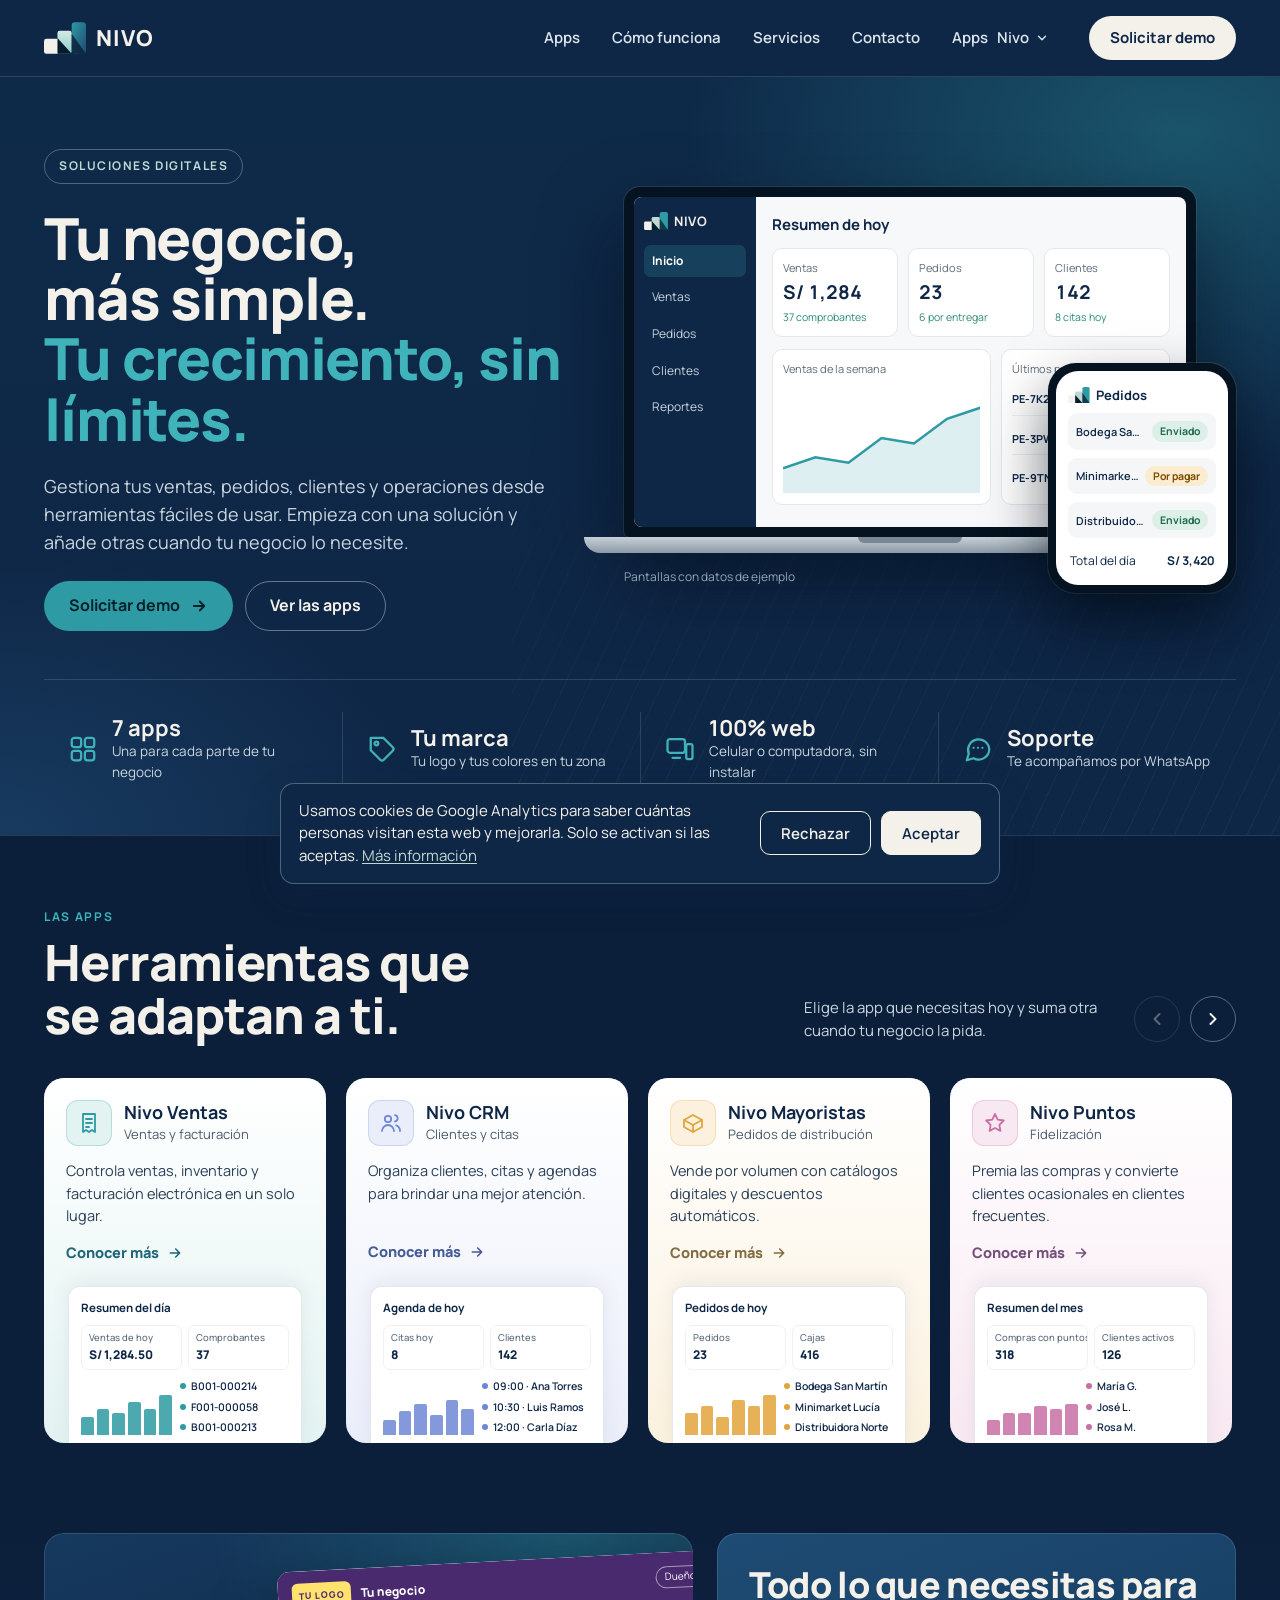
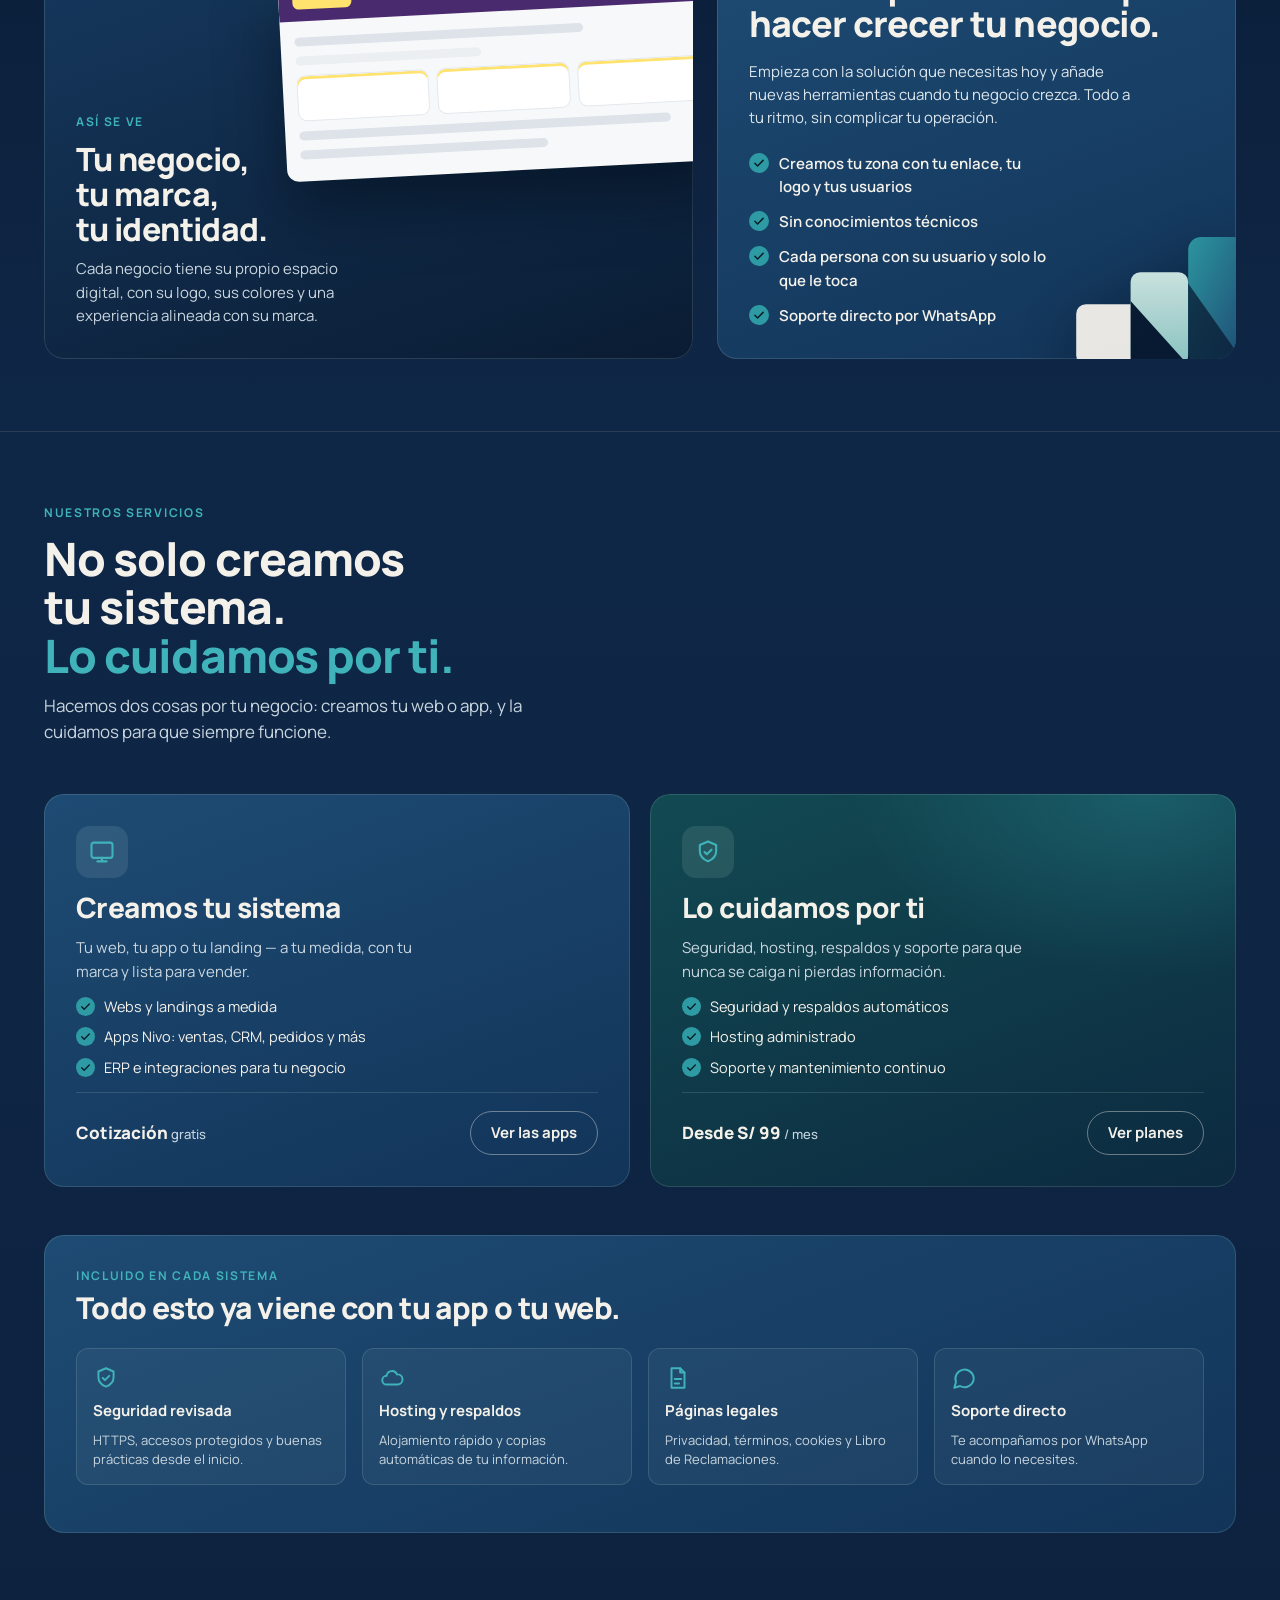
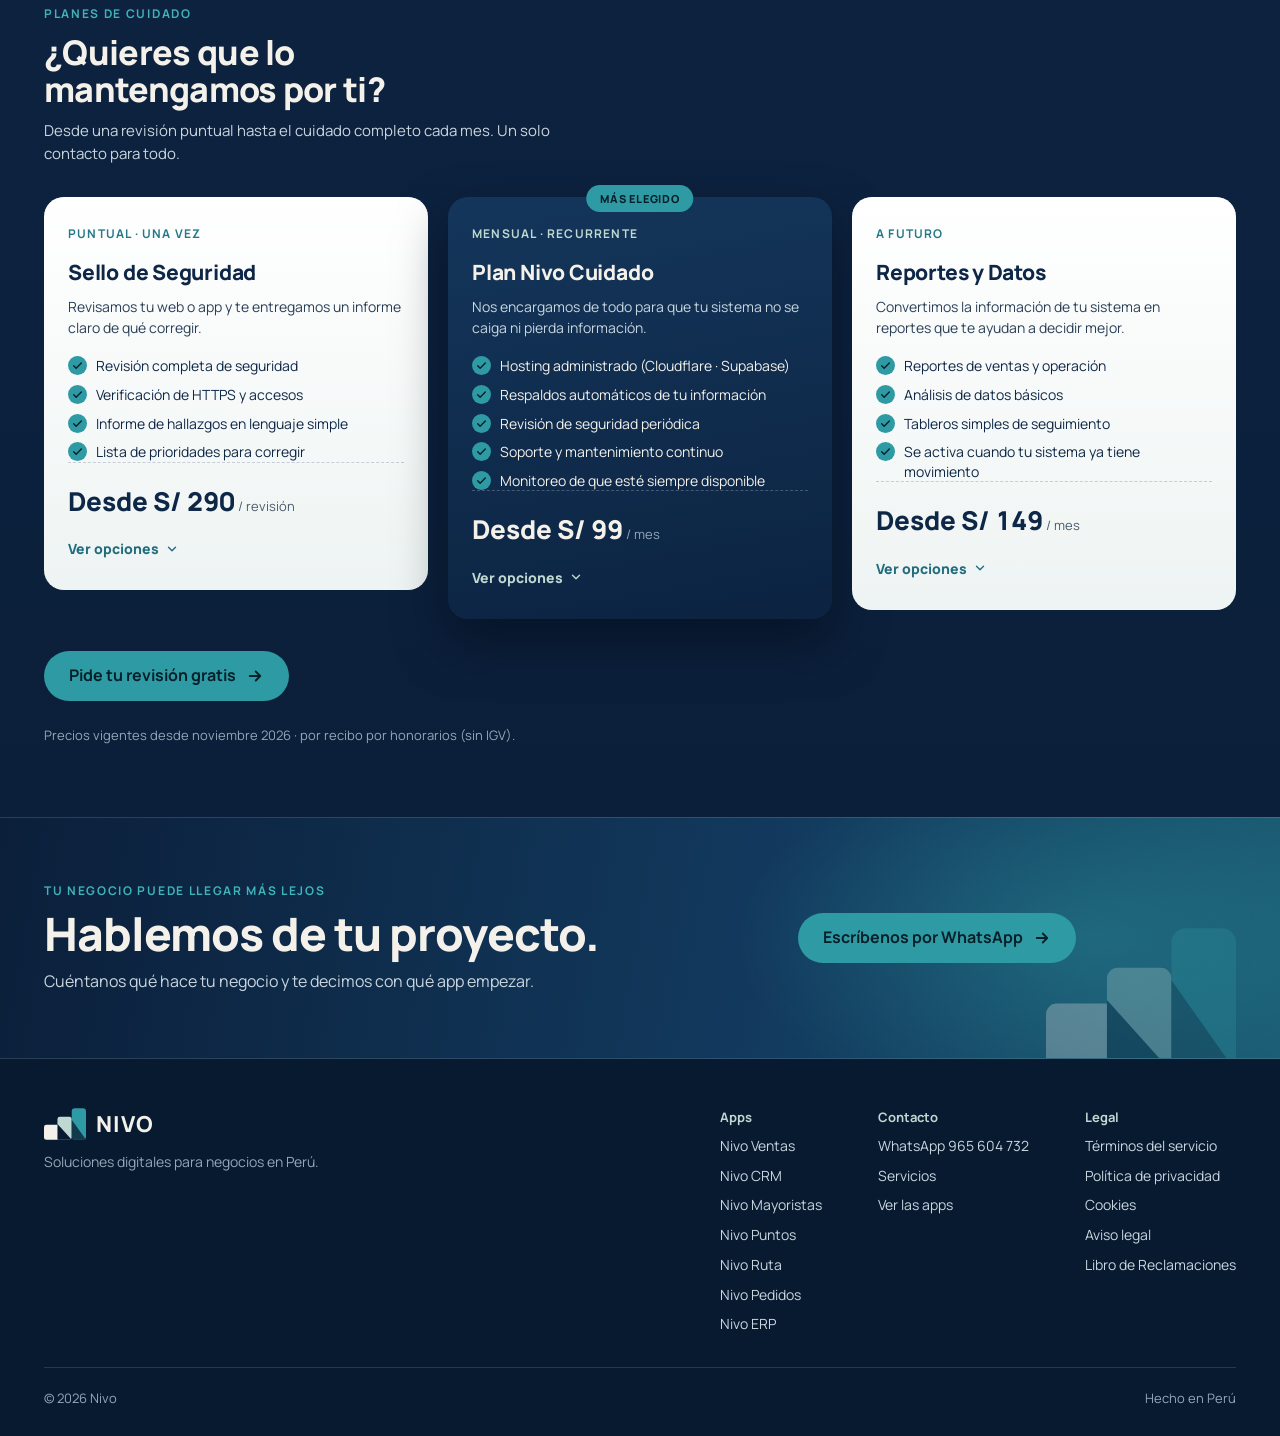
==== index.html @ b9cb2536 "Reestructurar servicios en dos pilares (crear / cuidar) La seccion de servicios ahora abre con dos p" ====
<!doctype html>
<html lang="es">
<head>
<meta charset="utf-8">
<meta name="google-site-verification" content="-9O8ks5aOoAD3RBC1QNOhq5UsPDFVcr2KfyTa-vDz-M">
<meta name="viewport" content="width=device-width,initial-scale=1,viewport-fit=cover">
<title>Nivo · Microapps para ordenar tu negocio</title>
<meta name="description" content="Siete microapps para ordenar tu negocio: ventas con boletas SUNAT, agenda de clientes, pedidos mayoristas, puntos de fidelización, rutas de visita, tienda de pedidos personalizados y un ERP de inventario y almacenes.">
<link rel="canonical" href="https://www.nivo-pe.workers.dev/">
<meta name="theme-color" content="#0F2747">
<meta property="og:type" content="website"><meta property="og:locale" content="es_PE"><meta property="og:site_name" content="Nivo">
<meta property="og:title" content="Nivo · Microapps para ordenar tu negocio"><meta property="og:description" content="Siete microapps para ordenar tu negocio: ventas con boletas SUNAT, agenda de clientes, pedidos mayoristas, puntos de fidelización, rutas de visita, tienda de pedidos personalizados y un ERP de inventario y almacenes.">
<meta property="og:url" content="https://www.nivo-pe.workers.dev/"><meta property="og:image" content="https://www.nivo-pe.workers.dev/nivo-vista.png">
<meta property="og:image:width" content="1200"><meta property="og:image:height" content="630"><meta property="og:image:alt" content="Nivo: tu negocio, más simple. Tu crecimiento, sin límites.">
<meta name="twitter:card" content="summary_large_image">
<link rel="icon" href="/nivo-icono.svg" type="image/svg+xml">
<link rel="preconnect" href="https://fonts.googleapis.com"><link rel="preconnect" href="https://fonts.gstatic.com" crossorigin><link rel="stylesheet" href="https://fonts.googleapis.com/css2?family=Manrope:wght@400;500;600;700;800&display=swap">
<link rel="stylesheet" href="/hub.css">
<script type="application/ld+json">{"@context": "https://schema.org", "@type": "Organization", "name": "Nivo", "url": "https://www.nivo-pe.workers.dev/", "logo": "https://www.nivo-pe.workers.dev/nivo-icono.svg", "description": "Siete microapps para ordenar tu negocio: ventas con boletas SUNAT, agenda de clientes, pedidos mayoristas, puntos de fidelización, rutas de visita, tienda de pedidos personalizados y un ERP de inventario y almacenes.", "contactPoint": {"@type": "ContactPoint", "telephone": "+51965604732", "contactType": "sales", "availableLanguage": "es"}}</script>
<script src="/nivo-analitica.js" defer></script>
<script src="/nivo-red.js" defer></script>
</head>
<body>
<a class="saltar" href="#contenido">Saltar al contenido</a>
<header class="cab"><div class="caja cab-in">
  <a class="marca" href="/" aria-label="Nivo, inicio"><svg class="" viewBox="0 0 106 80" aria-hidden="true"><defs><linearGradient id="n-b2" x1="0" y1="0" x2="0" y2="1"><stop offset="0" stop-color="#D3EAE5"/><stop offset="1" stop-color="#8FCBC6"/></linearGradient><linearGradient id="n-b3" x1="0" y1="0" x2="1" y2="1"><stop offset="0" stop-color="#2E9AA3"/><stop offset="1" stop-color="#1E4B73"/></linearGradient></defs><rect x="0" y="42" width="40" height="38" rx="6" fill="#F4F1EA"/><rect x="34" y="22" width="36" height="58" rx="6" fill="url(#n-b2)"/><path d="M34 40 L34 80 L70 80 Z" fill="#081A30"/><rect x="70" y="0" width="36" height="80" rx="8" fill="url(#n-b3)"/><path d="M70 29 L70 80 L106 80 Z" fill="#081A30" opacity=".75"/></svg><b>NIVO</b></a>
  <nav class="cab-nav" aria-label="Secciones"><a href="#apps">Apps</a><a href="#plataforma">Cómo funciona</a><a href="#servicios">Servicios</a><a href="#contacto">Contacto</a></nav>
  <details class="nivo-apps"><summary>Apps<span class="nivo-apps-n">&nbsp;Nivo</span><svg viewBox="0 0 24 24" fill="none" stroke="currentColor" stroke-width="2.4" stroke-linecap="round" stroke-linejoin="round" aria-hidden="true"><path d="M6 9l6 6 6-6"/></svg></summary><div class="nivo-apps-menu"><a class="nivo-apps-web" href="https://www.nivo-pe.workers.dev/" aria-current="page"><b>Nivo · web principal</b><span>Conoce todas las soluciones Nivo</span></a><span class="nivo-apps-titulo" aria-hidden="true">Apps</span><a href="https://ventas.nivo-pe.workers.dev/" class="p-ventas"><i></i>Nivo Ventas</a><a href="https://crm.nivo-pe.workers.dev/" class="p-crm"><i></i>Nivo CRM</a><a href="https://mayoristas.nivo-pe.workers.dev/" class="p-mayoristas"><i></i>Nivo Mayoristas</a><a href="https://puntos.nivo-pe.workers.dev/" class="p-puntos"><i></i>Nivo Puntos</a><a href="https://ruta.nivo-pe.workers.dev/" class="p-ruta"><i></i>Nivo Ruta</a><a href="https://pedidos.nivo-pe.workers.dev/" class="p-pedidos"><i></i>Nivo Pedidos</a><a href="https://erp.nivo-pe.workers.dev/" class="p-erp"><i></i>Nivo ERP</a></div></details>
  <a class="btn btn-claro btn-cab" href="https://wa.me/51965604732?text=Hola%2C%20quiero%20conocer%20las%20apps%20de%20Nivo." target="_blank" rel="noopener">Solicitar demo</a>
</div></header>
<main id="contenido">
<section class="hero" aria-labelledby="t-hero"><div class="caja hero-in">
  <div class="hero-txt">
    <span class="pildora">Soluciones digitales</span>
    <h1 id="t-hero">Tu negocio, más simple.<br><em>Tu crecimiento, sin límites.</em></h1>
    <p>Gestiona tus ventas, pedidos, clientes y operaciones desde herramientas fáciles de usar. Empieza con una solución y añade otras cuando tu negocio lo necesite.</p>
    <div class="botones"><a class="btn btn-acento" href="https://wa.me/51965604732?text=Hola%2C%20quiero%20conocer%20las%20apps%20de%20Nivo." target="_blank" rel="noopener">Solicitar demo <svg viewBox="0 0 24 24" fill="none" stroke="currentColor" stroke-width="2.4" stroke-linecap="round" stroke-linejoin="round" aria-hidden="true"><path d="M5 12h14M13 6l6 6-6 6"/></svg></a><a class="btn btn-borde" href="#apps">Ver las apps</a></div>
  </div>
  <figure class="equipos-fig">
    <div class="laptop"><div class="pantalla"><div class="dash">
      <aside class="dash-lado"><span class="dash-logo"><svg class="" viewBox="0 0 106 80" aria-hidden="true"><rect x="0" y="42" width="40" height="38" rx="6" fill="#F4F1EA"/><rect x="34" y="22" width="36" height="58" rx="6" fill="#BFD9D2"/><path d="M34 40 L34 80 L70 80 Z" fill="#081A30"/><rect x="70" y="0" width="36" height="80" rx="8" fill="#2E9AA3"/><path d="M70 29 L70 80 L106 80 Z" fill="#081A30" opacity=".75"/></svg><b>NIVO</b></span>
        <span class="on">Inicio</span><span>Ventas</span><span>Pedidos</span><span>Clientes</span><span>Reportes</span></aside>
      <div class="dash-main">
        <b class="dash-t">Resumen de hoy</b>
        <div class="dash-k"><span><small>Ventas</small><b class="num">S/ 1,284</b><em>37 comprobantes</em></span><span><small>Pedidos</small><b class="num">23</b><em>6 por entregar</em></span><span><small>Clientes</small><b class="num">142</b><em>8 citas hoy</em></span></div>
        <div class="dash-f">
          <div class="dash-g"><small>Ventas de la semana</small><svg viewBox="0 0 220 80" preserveAspectRatio="none" aria-hidden="true"><path class="area" d="M0 62 L36 54 L73 58 L110 40 L146 44 L183 26 L220 18 L220 80 L0 80 Z"/><path class="linea" d="M0 62 L36 54 L73 58 L110 40 L146 44 L183 26 L220 18"/></svg></div>
          <div class="dash-tab"><small>Últimos pedidos</small><span><b>PE-7K2QM</b><em class="ok">Pagado</em></span><span><b>PE-3PW8X</b><em class="rev">Revisar</em></span><span><b>PE-9TN4L</b><em class="ok">Pagado</em></span></div>
        </div>
      </div>
    </div></div><div class="base"></div></div>
    <div class="cel"><div class="cel-in">
      <span class="cel-cab"><svg class="" viewBox="0 0 106 80" aria-hidden="true"><rect x="0" y="42" width="40" height="38" rx="6" fill="#F4F1EA"/><rect x="34" y="22" width="36" height="58" rx="6" fill="#BFD9D2"/><path d="M34 40 L34 80 L70 80 Z" fill="#081A30"/><rect x="70" y="0" width="36" height="80" rx="8" fill="#2E9AA3"/><path d="M70 29 L70 80 L106 80 Z" fill="#081A30" opacity=".75"/></svg><b>Pedidos</b></span>
      <span class="cel-f"><b>Bodega San Martín</b><em class="ok">Enviado</em></span>
      <span class="cel-f"><b>Minimarket Lucía</b><em class="rev">Por pagar</em></span>
      <span class="cel-f"><b>Distribuidora Norte</b><em class="ok">Enviado</em></span>
      <span class="cel-tot"><span>Total del día</span><b class="num">S/ 3,420</b></span>
    </div></div>
    <figcaption>Pantallas con datos de ejemplo</figcaption>
  </figure>
</div>
<div class="caja"><ul class="datos">
  <li><svg viewBox="0 0 24 24" fill="none" stroke="currentColor" stroke-width="1.8" stroke-linecap="round" stroke-linejoin="round" aria-hidden="true"><rect x="3" y="3" width="7.5" height="7.5" rx="2"/><rect x="13.5" y="3" width="7.5" height="7.5" rx="2"/><rect x="3" y="13.5" width="7.5" height="7.5" rx="2"/><rect x="13.5" y="13.5" width="7.5" height="7.5" rx="2"/></svg><span><b>7 apps</b><small>Una para cada parte de tu negocio</small></span></li>
  <li><svg viewBox="0 0 24 24" fill="none" stroke="currentColor" stroke-width="1.8" stroke-linecap="round" stroke-linejoin="round" aria-hidden="true"><path d="M20.6 13.4l-7.2 7.2a2 2 0 0 1-2.8 0L3 13V3h10l7.6 7.6a2 2 0 0 1 0 2.8z"/><circle cx="7.5" cy="7.5" r="1.5"/></svg><span><b>Tu marca</b><small>Tu logo y tus colores en tu zona</small></span></li>
  <li><svg viewBox="0 0 24 24" fill="none" stroke="currentColor" stroke-width="1.8" stroke-linecap="round" stroke-linejoin="round" aria-hidden="true"><rect x="2" y="4" width="14" height="11" rx="2"/><path d="M6 19h6"/><rect x="17" y="8" width="5" height="12" rx="1.5"/></svg><span><b>100% web</b><small>Celular o computadora, sin instalar</small></span></li>
  <li><svg viewBox="0 0 24 24" fill="none" stroke="currentColor" stroke-width="1.8" stroke-linecap="round" stroke-linejoin="round" aria-hidden="true"><path d="M21 12a8.5 8.5 0 0 1-12.6 7.4L3 21l1.6-5.2A8.5 8.5 0 1 1 21 12z"/><path d="M8.5 11h.01M12 11h.01M15.5 11h.01"/></svg><span><b>Soporte</b><small>Te acompañamos por WhatsApp</small></span></li>
</ul></div>
</section>
<section class="apps" id="apps" aria-labelledby="t-apps"><div class="caja">
  <div class="apps-cab">
    <div><span class="eti">Las apps</span><h2 id="t-apps">Herramientas que <br>se adaptan a ti.</h2></div>
    <div class="apps-der"><p>Elige la app que necesitas hoy y suma otra cuando tu negocio la pida.</p>
      <div class="flechas"><button type="button" class="fl" id="ant" aria-label="Apps anteriores" aria-controls="carrusel"><svg viewBox="0 0 24 24" fill="none" stroke="currentColor" stroke-width="2.4" stroke-linecap="round" stroke-linejoin="round" aria-hidden="true"><path d="M15 6l-6 6 6 6"/></svg></button><button type="button" class="fl" id="sig" aria-label="Más apps" aria-controls="carrusel"><svg viewBox="0 0 24 24" fill="none" stroke="currentColor" stroke-width="2.4" stroke-linecap="round" stroke-linejoin="round" aria-hidden="true"><path d="M9 6l6 6-6 6"/></svg></button></div></div>
  </div>
  <ul class="carrusel" id="carrusel" tabindex="0" aria-label="Apps de Nivo"><li class="tarjeta app-ventas"><a href="https://ventas.nivo-pe.workers.dev/">
  <span class="t-cab"><span class="t-ic"><svg viewBox="0 0 24 24" fill="none" stroke="currentColor" stroke-width="1.8" stroke-linecap="round" stroke-linejoin="round" aria-hidden="true"><path d="M6 3h12v18l-3-2-3 2-3-2-3 2z"/><path d="M9 8h6M9 12h6M9 16h3"/></svg></span><span><b>Nivo Ventas</b><small>Ventas y facturación</small></span></span>
  <span class="t-txt">Controla ventas, inventario y facturación electrónica en un solo lugar.</span>
  <span class="t-ir">Conocer más <svg viewBox="0 0 24 24" fill="none" stroke="currentColor" stroke-width="2.4" stroke-linecap="round" stroke-linejoin="round" aria-hidden="true"><path d="M5 12h14M13 6l6 6-6 6"/></svg></span>
  <div class="mini" aria-hidden="true"><div class="mini-in"><b>Resumen del día</b><div class="mini-k"><span><small>Ventas de hoy</small>S/ 1,284.50</span><span><small>Comprobantes</small>37</span></div><div class="mini-f"><div class="mini-b"><i class="b40"></i><i class="b60"></i><i class="b50"></i><i class="b75"></i><i class="b60"></i><i class="b90"></i></div><div class="mini-t"><span><em></em>B001-000214</span><span><em></em>F001-000058</span><span><em></em>B001-000213</span></div></div></div></div></a></li><li class="tarjeta app-crm"><a href="https://crm.nivo-pe.workers.dev/">
  <span class="t-cab"><span class="t-ic"><svg viewBox="0 0 24 24" fill="none" stroke="currentColor" stroke-width="1.8" stroke-linecap="round" stroke-linejoin="round" aria-hidden="true"><circle cx="9" cy="8" r="3.2"/><path d="M3 20c0-3.3 2.7-6 6-6s6 2.7 6 6"/><path d="M16 4.2a3.2 3.2 0 0 1 0 6.3M21 20c0-2.6-1.6-4.8-3.9-5.6"/></svg></span><span><b>Nivo CRM</b><small>Clientes y citas</small></span></span>
  <span class="t-txt">Organiza clientes, citas y agendas para brindar una mejor atención.</span>
  <span class="t-ir">Conocer más <svg viewBox="0 0 24 24" fill="none" stroke="currentColor" stroke-width="2.4" stroke-linecap="round" stroke-linejoin="round" aria-hidden="true"><path d="M5 12h14M13 6l6 6-6 6"/></svg></span>
  <div class="mini" aria-hidden="true"><div class="mini-in"><b>Agenda de hoy</b><div class="mini-k"><span><small>Citas hoy</small>8</span><span><small>Clientes</small>142</span></div><div class="mini-f"><div class="mini-b"><i class="b35"></i><i class="b55"></i><i class="b70"></i><i class="b45"></i><i class="b80"></i><i class="b60"></i></div><div class="mini-t"><span><em></em>09:00 · Ana Torres</span><span><em></em>10:30 · Luis Ramos</span><span><em></em>12:00 · Carla Díaz</span></div></div></div></div></a></li><li class="tarjeta app-mayoristas"><a href="https://mayoristas.nivo-pe.workers.dev/">
  <span class="t-cab"><span class="t-ic"><svg viewBox="0 0 24 24" fill="none" stroke="currentColor" stroke-width="1.8" stroke-linecap="round" stroke-linejoin="round" aria-hidden="true"><path d="M3 9l9-5 9 5-9 5z"/><path d="M3 9v7l9 5 9-5V9"/><path d="M12 14v7"/></svg></span><span><b>Nivo Mayoristas</b><small>Pedidos de distribución</small></span></span>
  <span class="t-txt">Vende por volumen con catálogos digitales y descuentos automáticos.</span>
  <span class="t-ir">Conocer más <svg viewBox="0 0 24 24" fill="none" stroke="currentColor" stroke-width="2.4" stroke-linecap="round" stroke-linejoin="round" aria-hidden="true"><path d="M5 12h14M13 6l6 6-6 6"/></svg></span>
  <div class="mini" aria-hidden="true"><div class="mini-in"><b>Pedidos de hoy</b><div class="mini-k"><span><small>Pedidos</small>23</span><span><small>Cajas</small>416</span></div><div class="mini-f"><div class="mini-b"><i class="b50"></i><i class="b65"></i><i class="b40"></i><i class="b80"></i><i class="b65"></i><i class="b90"></i></div><div class="mini-t"><span><em></em>Bodega San Martín</span><span><em></em>Minimarket Lucía</span><span><em></em>Distribuidora Norte</span></div></div></div></div></a></li><li class="tarjeta app-puntos"><a href="https://puntos.nivo-pe.workers.dev/">
  <span class="t-cab"><span class="t-ic"><svg viewBox="0 0 24 24" fill="none" stroke="currentColor" stroke-width="1.8" stroke-linecap="round" stroke-linejoin="round" aria-hidden="true"><path d="M12 3l2.7 5.6 6.1.9-4.4 4.3 1 6.1L12 17l-5.4 2.9 1-6.1L3.2 9.5l6.1-.9z"/></svg></span><span><b>Nivo Puntos</b><small>Fidelización</small></span></span>
  <span class="t-txt">Premia las compras y convierte clientes ocasionales en clientes frecuentes.</span>
  <span class="t-ir">Conocer más <svg viewBox="0 0 24 24" fill="none" stroke="currentColor" stroke-width="2.4" stroke-linecap="round" stroke-linejoin="round" aria-hidden="true"><path d="M5 12h14M13 6l6 6-6 6"/></svg></span>
  <div class="mini" aria-hidden="true"><div class="mini-in"><b>Resumen del mes</b><div class="mini-k"><span><small>Compras con puntos</small>318</span><span><small>Clientes activos</small>126</span></div><div class="mini-f"><div class="mini-b"><i class="b35"></i><i class="b50"></i><i class="b50"></i><i class="b65"></i><i class="b60"></i><i class="b70"></i></div><div class="mini-t"><span><em></em>María G.</span><span><em></em>José L.</span><span><em></em>Rosa M.</span></div></div></div></div></a></li><li class="tarjeta app-ruta"><a href="https://ruta.nivo-pe.workers.dev/">
  <span class="t-cab"><span class="t-ic"><svg viewBox="0 0 24 24" fill="none" stroke="currentColor" stroke-width="1.8" stroke-linecap="round" stroke-linejoin="round" aria-hidden="true"><circle cx="6" cy="18" r="2.2"/><circle cx="18" cy="6" r="2.2"/><path d="M8.2 18H15a3.5 3.5 0 0 0 0-7H9a3.5 3.5 0 0 1 0-7h6.8"/></svg></span><span><b>Nivo Ruta</b><small>Rutas de visita</small></span></span>
  <span class="t-txt">Organiza las visitas de tu equipo y aprovecha mejor cada recorrido.</span>
  <span class="t-ir">Conocer más <svg viewBox="0 0 24 24" fill="none" stroke="currentColor" stroke-width="2.4" stroke-linecap="round" stroke-linejoin="round" aria-hidden="true"><path d="M5 12h14M13 6l6 6-6 6"/></svg></span>
  <div class="mini" aria-hidden="true"><div class="mini-in"><b>Rutas de hoy</b><div class="mini-k"><span><small>Visitas</small>14 / 22</span><span><small>Kilómetros</small>48.5</span></div><div class="mini-f"><div class="mini-b"><i class="b60"></i><i class="b40"></i><i class="b75"></i><i class="b50"></i><i class="b70"></i><i class="b45"></i></div><div class="mini-t"><span><em></em>José L. · transporte</span><span><em></em>Ana R. · transporte</span><span><em></em>Farmacia del Pueblo</span></div></div></div></div></a></li><li class="tarjeta app-pedidos"><a href="https://pedidos.nivo-pe.workers.dev/">
  <span class="t-cab"><span class="t-ic"><svg viewBox="0 0 24 24" fill="none" stroke="currentColor" stroke-width="1.8" stroke-linecap="round" stroke-linejoin="round" aria-hidden="true"><path d="M5 8h14l-1.2 12.2a1 1 0 0 1-1 .8H7.2a1 1 0 0 1-1-.8z"/><path d="M9 8V6.5a3 3 0 0 1 6 0V8"/></svg></span><span><b>Nivo Pedidos</b><small>Tienda y producción</small></span></span>
  <span class="t-txt">Recibe pedidos online, gestiona pagos y organiza tu producción por etapas.</span>
  <span class="t-ir">Conocer más <svg viewBox="0 0 24 24" fill="none" stroke="currentColor" stroke-width="2.4" stroke-linecap="round" stroke-linejoin="round" aria-hidden="true"><path d="M5 12h14M13 6l6 6-6 6"/></svg></span>
  <div class="mini" aria-hidden="true"><div class="mini-in"><b>Producción</b><div class="mini-k"><span><small>En proceso</small>12</span><span><small>Pagos por confirmar</small>2</span></div><div class="mini-f"><div class="mini-b"><i class="b45"></i><i class="b60"></i><i class="b50"></i><i class="b70"></i><i class="b60"></i><i class="b75"></i></div><div class="mini-t"><span><em></em>PE-7K2QM</span><span><em></em>PE-3PW8X</span><span><em></em>PE-9TN4L</span></div></div></div></div></a></li><li class="tarjeta app-erp"><a href="https://erp.nivo-pe.workers.dev/">
  <span class="t-cab"><span class="t-ic"><svg viewBox="0 0 24 24" fill="none" stroke="currentColor" stroke-width="1.8" stroke-linecap="round" stroke-linejoin="round" aria-hidden="true"><path d="M3 21V9l9-5 9 5v12"/><path d="M7 21v-8h10v8"/><path d="M7 17h10"/></svg></span><span><b>Nivo ERP</b><small>Inventario y almacenes</small></span></span>
  <span class="t-txt">Une pedidos, stock, almacenes y despachos en un solo sistema, sin vender dos veces lo mismo.</span>
  <span class="t-ir">Conocer más <svg viewBox="0 0 24 24" fill="none" stroke="currentColor" stroke-width="2.4" stroke-linecap="round" stroke-linejoin="round" aria-hidden="true"><path d="M5 12h14M13 6l6 6-6 6"/></svg></span>
  <div class="mini" aria-hidden="true"><div class="mini-in"><b>Almacén principal</b><div class="mini-k"><span><small>Disponible</small>84 cajas</span><span><small>Reservado</small>36</span></div><div class="mini-f"><div class="mini-b"><i class="b70"></i><i class="b55"></i><i class="b80"></i><i class="b45"></i><i class="b65"></i><i class="b75"></i></div><div class="mini-t"><span><em></em>PED-0142 · confirmado</span><span><em></em>PED-0141 · despachado</span><span><em></em>Almacén norte</span></div></div></div></div></a></li></ul>
</div></section>
<section class="plataforma" id="plataforma" aria-labelledby="t-plat"><div class="caja plat-in">
  <div class="vitrina">
    <div class="vit-pant" aria-hidden="true">
      <div class="vit-bar"><span class="vit-logo">TU LOGO</span><span class="vit-nom">Tu negocio</span><span class="vit-us">Dueño</span></div>
      <div class="vit-cuerpo"><i class="w70"></i><i class="w45"></i><div class="vit-k"><span></span><span></span><span></span></div><i class="w90"></i><i class="w60"></i></div>
    </div>
    <div class="vit-txt"><span class="eti">Así se ve</span><h3>Tu negocio, tu marca, tu identidad.</h3><p>Cada negocio tiene su propio espacio digital, con su logo, sus colores y una experiencia alineada con su marca.</p></div>
  </div>
  <div class="plat-txt">
    <h2 id="t-plat">Todo lo que necesitas para hacer crecer tu negocio.</h2>
    <p>Empieza con la solución que necesitas hoy y añade nuevas herramientas cuando tu negocio crezca. Todo a tu ritmo, sin complicar tu operación.</p>
    <ul class="checks">
      <li><svg viewBox="0 0 24 24" fill="none" stroke="currentColor" stroke-width="2.6" stroke-linecap="round" stroke-linejoin="round" aria-hidden="true"><path d="M5 12.5l4.5 4.5L19 7.5"/></svg>Creamos tu zona con tu enlace, tu logo y tus usuarios</li>
      <li><svg viewBox="0 0 24 24" fill="none" stroke="currentColor" stroke-width="2.6" stroke-linecap="round" stroke-linejoin="round" aria-hidden="true"><path d="M5 12.5l4.5 4.5L19 7.5"/></svg>Sin conocimientos técnicos</li>
      <li><svg viewBox="0 0 24 24" fill="none" stroke="currentColor" stroke-width="2.6" stroke-linecap="round" stroke-linejoin="round" aria-hidden="true"><path d="M5 12.5l4.5 4.5L19 7.5"/></svg>Cada persona con su usuario y solo lo que le toca</li>
      <li><svg viewBox="0 0 24 24" fill="none" stroke="currentColor" stroke-width="2.6" stroke-linecap="round" stroke-linejoin="round" aria-hidden="true"><path d="M5 12.5l4.5 4.5L19 7.5"/></svg>Soporte directo por WhatsApp</li>
    </ul>
    <svg class="plat-simb" viewBox="0 0 106 80" aria-hidden="true"><defs><linearGradient id="n-b2" x1="0" y1="0" x2="0" y2="1"><stop offset="0" stop-color="#D3EAE5"/><stop offset="1" stop-color="#8FCBC6"/></linearGradient><linearGradient id="n-b3" x1="0" y1="0" x2="1" y2="1"><stop offset="0" stop-color="#2E9AA3"/><stop offset="1" stop-color="#1E4B73"/></linearGradient></defs><rect x="0" y="42" width="40" height="38" rx="6" fill="#F4F1EA"/><rect x="34" y="22" width="36" height="58" rx="6" fill="url(#n-b2)"/><path d="M34 40 L34 80 L70 80 Z" fill="#081A30"/><rect x="70" y="0" width="36" height="80" rx="8" fill="url(#n-b3)"/><path d="M70 29 L70 80 L106 80 Z" fill="#081A30" opacity=".75"/></svg>
  </div>
</div></section>
<section class="servicios" id="servicios" aria-labelledby="t-serv"><div class="caja">
  <div class="sv-cab">
    <span class="eti">Nuestros servicios</span>
    <h2 id="t-serv">No solo creamos tu sistema.<br><em>Lo cuidamos por ti.</em></h2>
    <p>Hacemos dos cosas por tu negocio: creamos tu web o app, y la cuidamos para que siempre funcione.</p>
  </div>

  <div class="sv-pilares">
    <article class="sv-pilar crear">
      <span class="sv-pilar-ic"><svg viewBox="0 0 24 24" fill="none" stroke="currentColor" stroke-width="1.8" stroke-linecap="round" stroke-linejoin="round" aria-hidden="true"><rect x="3" y="4" width="18" height="13" rx="2"/><path d="M8 20h8M12 17v3"/></svg></span>
      <h3>Creamos tu sistema</h3>
      <p>Tu web, tu app o tu landing — a tu medida, con tu marca y lista para vender.</p>
      <ul>
        <li><svg viewBox="0 0 24 24" fill="none" stroke="currentColor" stroke-width="2.6" stroke-linecap="round" stroke-linejoin="round" aria-hidden="true"><path d="M5 12.5l4.5 4.5L19 7.5"/></svg>Webs y landings a medida</li>
        <li><svg viewBox="0 0 24 24" fill="none" stroke="currentColor" stroke-width="2.6" stroke-linecap="round" stroke-linejoin="round" aria-hidden="true"><path d="M5 12.5l4.5 4.5L19 7.5"/></svg>Apps Nivo: ventas, CRM, pedidos y más</li>
        <li><svg viewBox="0 0 24 24" fill="none" stroke="currentColor" stroke-width="2.6" stroke-linecap="round" stroke-linejoin="round" aria-hidden="true"><path d="M5 12.5l4.5 4.5L19 7.5"/></svg>ERP e integraciones para tu negocio</li>
      </ul>
      <div class="sv-pilar-pie">
        <span class="sv-pilar-precio">Cotización <small>gratis</small></span>
        <a class="btn btn-borde" href="#apps">Ver las apps</a>
      </div>
    </article>
    <article class="sv-pilar cuidar">
      <span class="sv-pilar-ic"><svg viewBox="0 0 24 24" fill="none" stroke="currentColor" stroke-width="1.8" stroke-linecap="round" stroke-linejoin="round" aria-hidden="true"><path d="M12 3l7 3v5c0 4.5-3 7.5-7 9-4-1.5-7-4.5-7-9V6z"/><path d="M9 12l2 2 4-4"/></svg></span>
      <h3>Lo cuidamos por ti</h3>
      <p>Seguridad, hosting, respaldos y soporte para que nunca se caiga ni pierdas información.</p>
      <ul>
        <li><svg viewBox="0 0 24 24" fill="none" stroke="currentColor" stroke-width="2.6" stroke-linecap="round" stroke-linejoin="round" aria-hidden="true"><path d="M5 12.5l4.5 4.5L19 7.5"/></svg>Seguridad y respaldos automáticos</li>
        <li><svg viewBox="0 0 24 24" fill="none" stroke="currentColor" stroke-width="2.6" stroke-linecap="round" stroke-linejoin="round" aria-hidden="true"><path d="M5 12.5l4.5 4.5L19 7.5"/></svg>Hosting administrado</li>
        <li><svg viewBox="0 0 24 24" fill="none" stroke="currentColor" stroke-width="2.6" stroke-linecap="round" stroke-linejoin="round" aria-hidden="true"><path d="M5 12.5l4.5 4.5L19 7.5"/></svg>Soporte y mantenimiento continuo</li>
      </ul>
      <div class="sv-pilar-pie">
        <span class="sv-pilar-precio">Desde S/ 99 <small>/ mes</small></span>
        <a class="btn btn-borde" href="#planes-cuidado">Ver planes</a>
      </div>
    </article>
  </div>

  <div class="sv-incluido">
    <span class="eti">Incluido en cada sistema</span>
    <h3>Todo esto ya viene con tu app o tu web.</h3>
    <ul class="sv-inc-grid">
      <li><svg viewBox="0 0 24 24" fill="none" stroke="currentColor" stroke-width="1.8" stroke-linecap="round" stroke-linejoin="round" aria-hidden="true"><path d="M12 3l7 3v5c0 4.5-3 7.5-7 9-4-1.5-7-4.5-7-9V6z"/><path d="M9 12l2 2 4-4"/></svg><b>Seguridad revisada</b><small>HTTPS, accesos protegidos y buenas prácticas desde el inicio.</small></li>
      <li><svg viewBox="0 0 24 24" fill="none" stroke="currentColor" stroke-width="1.8" stroke-linecap="round" stroke-linejoin="round" aria-hidden="true"><path d="M7 18a4 4 0 0 1 0-8 5 5 0 0 1 9.6-1.3A3.5 3.5 0 0 1 17.5 18z"/></svg><b>Hosting y respaldos</b><small>Alojamiento rápido y copias automáticas de tu información.</small></li>
      <li><svg viewBox="0 0 24 24" fill="none" stroke="currentColor" stroke-width="1.8" stroke-linecap="round" stroke-linejoin="round" aria-hidden="true"><path d="M6 3h8l4 4v14H6z"/><path d="M14 3v4h4"/><path d="M9 13h6M9 17h4"/></svg><b>Páginas legales</b><small>Privacidad, términos, cookies y Libro de Reclamaciones.</small></li>
      <li><svg viewBox="0 0 24 24" fill="none" stroke="currentColor" stroke-width="1.8" stroke-linecap="round" stroke-linejoin="round" aria-hidden="true"><path d="M21 12a8.5 8.5 0 0 1-12.6 7.4L3 21l1.6-5.2A8.5 8.5 0 1 1 21 12z"/></svg><b>Soporte directo</b><small>Te acompañamos por WhatsApp cuando lo necesites.</small></li>
    </ul>
  </div>

  <div class="sv-planes-t" id="planes-cuidado">
    <span class="eti">Planes de cuidado</span>
    <h3>¿Quieres que lo mantengamos por ti?</h3>
    <p>Desde una revisión puntual hasta el cuidado completo cada mes. Un solo contacto para todo.</p>
  </div>

  <div class="sv-grid">
    <article class="sv-plan">
      <span class="sv-k">Puntual · una vez</span>
      <h4>Sello de Seguridad</h4>
      <p class="sv-desc">Revisamos tu web o app y te entregamos un informe claro de qué corregir.</p>
      <ul class="sv-ul">
        <li><svg viewBox="0 0 24 24" fill="none" stroke="currentColor" stroke-width="2.6" stroke-linecap="round" stroke-linejoin="round" aria-hidden="true"><path d="M5 12.5l4.5 4.5L19 7.5"/></svg>Revisión completa de seguridad</li>
        <li><svg viewBox="0 0 24 24" fill="none" stroke="currentColor" stroke-width="2.6" stroke-linecap="round" stroke-linejoin="round" aria-hidden="true"><path d="M5 12.5l4.5 4.5L19 7.5"/></svg>Verificación de HTTPS y accesos</li>
        <li><svg viewBox="0 0 24 24" fill="none" stroke="currentColor" stroke-width="2.6" stroke-linecap="round" stroke-linejoin="round" aria-hidden="true"><path d="M5 12.5l4.5 4.5L19 7.5"/></svg>Informe de hallazgos en lenguaje simple</li>
        <li><svg viewBox="0 0 24 24" fill="none" stroke="currentColor" stroke-width="2.6" stroke-linecap="round" stroke-linejoin="round" aria-hidden="true"><path d="M5 12.5l4.5 4.5L19 7.5"/></svg>Lista de prioridades para corregir</li>
      </ul>
      <div class="sv-precio"><span class="sv-monto num">Desde S/ 290</span> <span class="sv-per">/ revisión</span></div>
      <button class="sv-toggle" type="button" aria-expanded="false" aria-controls="sv-opt-1"><span>Ver opciones</span> <svg viewBox="0 0 24 24" fill="none" stroke="currentColor" stroke-width="2.4" stroke-linecap="round" stroke-linejoin="round" aria-hidden="true"><path d="M6 9l6 6 6-6"/></svg></button>
      <div class="sv-opts" id="sv-opt-1" hidden>
        <div class="sv-opt"><span>Revisión básica + informe simple</span><b class="num">S/ 290</b></div>
        <div class="sv-opt"><span>Revisión completa + informe detallado</span><b class="num">S/ 490</b></div>
      </div>
    </article>

    <article class="sv-plan destacado">
      <span class="sv-cinta">Más elegido</span>
      <span class="sv-k">Mensual · recurrente</span>
      <h4>Plan Nivo Cuidado</h4>
      <p class="sv-desc">Nos encargamos de todo para que tu sistema no se caiga ni pierda información.</p>
      <ul class="sv-ul">
        <li><svg viewBox="0 0 24 24" fill="none" stroke="currentColor" stroke-width="2.6" stroke-linecap="round" stroke-linejoin="round" aria-hidden="true"><path d="M5 12.5l4.5 4.5L19 7.5"/></svg>Hosting administrado (Cloudflare · Supabase)</li>
        <li><svg viewBox="0 0 24 24" fill="none" stroke="currentColor" stroke-width="2.6" stroke-linecap="round" stroke-linejoin="round" aria-hidden="true"><path d="M5 12.5l4.5 4.5L19 7.5"/></svg>Respaldos automáticos de tu información</li>
        <li><svg viewBox="0 0 24 24" fill="none" stroke="currentColor" stroke-width="2.6" stroke-linecap="round" stroke-linejoin="round" aria-hidden="true"><path d="M5 12.5l4.5 4.5L19 7.5"/></svg>Revisión de seguridad periódica</li>
        <li><svg viewBox="0 0 24 24" fill="none" stroke="currentColor" stroke-width="2.6" stroke-linecap="round" stroke-linejoin="round" aria-hidden="true"><path d="M5 12.5l4.5 4.5L19 7.5"/></svg>Soporte y mantenimiento continuo</li>
        <li><svg viewBox="0 0 24 24" fill="none" stroke="currentColor" stroke-width="2.6" stroke-linecap="round" stroke-linejoin="round" aria-hidden="true"><path d="M5 12.5l4.5 4.5L19 7.5"/></svg>Monitoreo de que esté siempre disponible</li>
      </ul>
      <div class="sv-precio"><span class="sv-monto num">Desde S/ 99</span> <span class="sv-per">/ mes</span></div>
      <button class="sv-toggle" type="button" aria-expanded="false" aria-controls="sv-opt-2"><span>Ver opciones</span> <svg viewBox="0 0 24 24" fill="none" stroke="currentColor" stroke-width="2.4" stroke-linecap="round" stroke-linejoin="round" aria-hidden="true"><path d="M6 9l6 6 6-6"/></svg></button>
      <div class="sv-opts" id="sv-opt-2" hidden>
        <div class="sv-opt"><span>Básico — Puntos, Ruta, landings</span><b class="num">S/ 99</b></div>
        <div class="sv-opt"><span>Estándar — CRM, Pedidos, Mayoristas</span><b class="num">S/ 199</b></div>
        <div class="sv-opt"><span>Pro — ERP, Facturación SUNAT</span><b class="num">S/ 399</b></div>
      </div>
    </article>

    <article class="sv-plan">
      <span class="sv-k">A futuro</span>
      <h4>Reportes y Datos</h4>
      <p class="sv-desc">Convertimos la información de tu sistema en reportes que te ayudan a decidir mejor.</p>
      <ul class="sv-ul">
        <li><svg viewBox="0 0 24 24" fill="none" stroke="currentColor" stroke-width="2.6" stroke-linecap="round" stroke-linejoin="round" aria-hidden="true"><path d="M5 12.5l4.5 4.5L19 7.5"/></svg>Reportes de ventas y operación</li>
        <li><svg viewBox="0 0 24 24" fill="none" stroke="currentColor" stroke-width="2.6" stroke-linecap="round" stroke-linejoin="round" aria-hidden="true"><path d="M5 12.5l4.5 4.5L19 7.5"/></svg>Análisis de datos básicos</li>
        <li><svg viewBox="0 0 24 24" fill="none" stroke="currentColor" stroke-width="2.6" stroke-linecap="round" stroke-linejoin="round" aria-hidden="true"><path d="M5 12.5l4.5 4.5L19 7.5"/></svg>Tableros simples de seguimiento</li>
        <li><svg viewBox="0 0 24 24" fill="none" stroke="currentColor" stroke-width="2.6" stroke-linecap="round" stroke-linejoin="round" aria-hidden="true"><path d="M5 12.5l4.5 4.5L19 7.5"/></svg>Se activa cuando tu sistema ya tiene movimiento</li>
      </ul>
      <div class="sv-precio"><span class="sv-monto num">Desde S/ 149</span> <span class="sv-per">/ mes</span></div>
      <button class="sv-toggle" type="button" aria-expanded="false" aria-controls="sv-opt-3"><span>Ver opciones</span> <svg viewBox="0 0 24 24" fill="none" stroke="currentColor" stroke-width="2.4" stroke-linecap="round" stroke-linejoin="round" aria-hidden="true"><path d="M6 9l6 6 6-6"/></svg></button>
      <div class="sv-opts" id="sv-opt-3" hidden>
        <div class="sv-opt"><span>Add-on mensual al plan</span><b class="num">Desde S/ 149</b></div>
        <div class="sv-opt"><span>Proyecto de reportes puntual</span><b class="num">S/ 500 – 1,500</b></div>
      </div>
    </article>
  </div>

  <div class="botones sv-cta"><a class="btn btn-acento" href="https://wa.me/51965604732?text=Hola%2C%20quiero%20una%20revisi%C3%B3n%20de%20mi%20sistema%20con%20Nivo." target="_blank" rel="noopener">Pide tu revisión gratis <svg viewBox="0 0 24 24" fill="none" stroke="currentColor" stroke-width="2.4" stroke-linecap="round" stroke-linejoin="round" aria-hidden="true"><path d="M5 12h14M13 6l6 6-6 6"/></svg></a></div>
  <p class="sv-vig">Precios vigentes desde noviembre 2026 · por recibo por honorarios (sin IGV).</p>
</div></section>
<section class="cta" id="contacto" aria-labelledby="t-cta"><div class="caja cta-in">
  <div><span class="eti">Tu negocio puede llegar más lejos</span><h2 id="t-cta">Hablemos de tu proyecto.</h2><p>Cuéntanos qué hace tu negocio y te decimos con qué app empezar.</p></div>
  <div class="botones"><a class="btn btn-acento" href="https://wa.me/51965604732?text=Hola%2C%20quiero%20conocer%20las%20apps%20de%20Nivo." target="_blank" rel="noopener">Escríbenos por WhatsApp <svg viewBox="0 0 24 24" fill="none" stroke="currentColor" stroke-width="2.4" stroke-linecap="round" stroke-linejoin="round" aria-hidden="true"><path d="M5 12h14M13 6l6 6-6 6"/></svg></a></div>
  <svg class="cta-simb" viewBox="0 0 106 80" aria-hidden="true"><rect x="0" y="42" width="40" height="38" rx="6" fill="#F4F1EA"/><rect x="34" y="22" width="36" height="58" rx="6" fill="#BFD9D2"/><path d="M34 40 L34 80 L70 80 Z" fill="#081A30"/><rect x="70" y="0" width="36" height="80" rx="8" fill="#2E9AA3"/><path d="M70 29 L70 80 L106 80 Z" fill="#081A30" opacity=".75"/></svg>
</div></section>
</main>
<footer class="pie"><div class="caja">
  <div class="pie-arriba">
    <div class="pie-marca"><a class="marca" href="/" aria-label="Nivo, inicio"><svg class="" viewBox="0 0 106 80" aria-hidden="true"><rect x="0" y="42" width="40" height="38" rx="6" fill="#F4F1EA"/><rect x="34" y="22" width="36" height="58" rx="6" fill="#BFD9D2"/><path d="M34 40 L34 80 L70 80 Z" fill="#081A30"/><rect x="70" y="0" width="36" height="80" rx="8" fill="#2E9AA3"/><path d="M70 29 L70 80 L106 80 Z" fill="#081A30" opacity=".75"/></svg><b>NIVO</b></a><span>Soluciones digitales para negocios en Perú.</span></div>
    <nav aria-label="Pie de página">
      <div><b>Apps</b><a href="https://ventas.nivo-pe.workers.dev/">Nivo Ventas</a><a href="https://crm.nivo-pe.workers.dev/">Nivo CRM</a><a href="https://mayoristas.nivo-pe.workers.dev/">Nivo Mayoristas</a><a href="https://puntos.nivo-pe.workers.dev/">Nivo Puntos</a><a href="https://ruta.nivo-pe.workers.dev/">Nivo Ruta</a><a href="https://pedidos.nivo-pe.workers.dev/">Nivo Pedidos</a><a href="https://erp.nivo-pe.workers.dev/">Nivo ERP</a></div>
      <div><b>Contacto</b><a href="https://wa.me/51965604732?text=Hola%2C%20quiero%20conocer%20las%20apps%20de%20Nivo." target="_blank" rel="noopener">WhatsApp 965 604 732</a><a href="#servicios">Servicios</a><a href="#apps">Ver las apps</a></div>
      <div><b>Legal</b><a href="/terminos">Términos del servicio</a><a href="/privacidad">Política de privacidad</a><a href="/cookies">Cookies</a><a href="/aviso-legal">Aviso legal</a><a href="/libro/nivo">Libro de Reclamaciones</a></div>
    </nav>
  </div>
  <div class="pie-abajo"><span>© 2026 Nivo</span><span>Hecho en Perú</span></div>
</div></footer>
<script src="/hub.js" defer></script>
<script src="/servicios.js" defer></script>
</body>
</html>
---- hub.css ----
/* Nivo · web general. Portada con equipos, franja de datos, carrusel de apps, plataforma, contacto y pie. */
@font-face{font-family:"Manrope Fallback";src:local("Arial");size-adjust:104%;ascent-override:96%;descent-override:27%;line-gap-override:0%}
:root{
  --navy:#0F2747; --azul:#1E4B73; --hondo:#081A30; --noche:#0B1F3A;
  --teal:#2E9AA3; --teal-2:#3FB3B9; --soporte:#BFD9D2; --crema:#F4F1EA; --gris:#93A7B8;
  --claro:#C9D6DF; --linea:rgba(191,217,210,.16); --tinta:#0F2747; --suave:#4A5B6C;
  --fuente:"Manrope","Manrope Fallback",system-ui,-apple-system,"Segoe UI",sans-serif;
  --s2:8px; --s3:12px; --s4:16px; --s5:24px; --s6:32px; --s7:48px; --s8:72px;
  --r:12px; --r-lg:20px; --rapido:140ms; --medio:220ms; --sale:cubic-bezier(.2,.8,.2,1);
  color-scheme:dark;
}
.app-ventas{--ac:#2E9AA3;--ac-s:#E3F3F2}.app-crm{--ac:#6F86D6;--ac-s:#EAEEFA}.app-mayoristas{--ac:#E3A43A;--ac-s:#FBF1DE}
.app-puntos{--ac:#C86FA4;--ac-s:#F8E8F1}.app-ruta{--ac:#4FAF7C;--ac-s:#E4F4EA}.app-pedidos{--ac:#E07A5F;--ac-s:#FAE7E1}.app-erp{--ac:#5B8FD9;--ac-s:#E3ECF9}
*{box-sizing:border-box}
html{scroll-behavior:smooth;-webkit-text-size-adjust:100%}
@media (prefers-reduced-motion:reduce){html{scroll-behavior:auto}*{transition-duration:1ms!important}}
body{margin:0;background:var(--navy);color:var(--crema);font-family:var(--fuente);font-size:16px;line-height:1.55;-webkit-font-smoothing:antialiased}
a{color:inherit}
h1,h2,h3{margin:0;font-weight:800;letter-spacing:-.02em;text-wrap:balance}
p{margin:0}
:focus-visible{outline:3px solid var(--teal-2);outline-offset:3px;border-radius:8px}
.saltar{position:absolute;left:-9999px;top:8px;background:var(--crema);color:var(--navy);padding:10px 14px;border-radius:8px;font-weight:700;z-index:10}
.saltar:focus{left:8px}
.caja{max-width:1240px;margin:0 auto;padding-left:max(24px,env(safe-area-inset-left,0px));padding-right:max(24px,env(safe-area-inset-right,0px))}
.num{font-variant-numeric:tabular-nums}
.eti{display:block;font-size:12px;font-weight:700;letter-spacing:.14em;text-transform:uppercase;color:var(--teal-2)}

/* botones */
.btn{min-height:50px;display:inline-flex;align-items:center;justify-content:center;gap:10px;padding:0 24px;border-radius:999px;font-weight:700;font-size:16px;text-decoration:none;border:1.5px solid transparent;
  transition:background var(--rapido) ease,border-color var(--rapido) ease,transform var(--rapido) var(--sale),filter var(--rapido) ease}
.btn:active{transform:translateY(1px)}
.btn svg{width:18px;height:18px;transition:transform var(--rapido) var(--sale)}
.btn:hover svg{transform:translateX(3px)}
.btn-acento{background:var(--teal);color:#06202A}
.btn-acento:hover{background:var(--teal-2)}
.btn-claro{background:var(--crema);color:var(--navy)}
.btn-claro:hover{background:#FFFFFF}
.btn-borde{border-color:rgba(244,241,234,.4);color:var(--crema)}
.btn-borde:hover{border-color:var(--crema);background:rgba(244,241,234,.06)}
.botones{display:flex;flex-wrap:wrap;gap:var(--s3)}

/* cabecera */
.cab{position:relative;z-index:2;border-bottom:1px solid var(--linea)}
.cab-in{display:flex;align-items:center;gap:var(--s5);padding-block:var(--s4)}
.marca{display:inline-flex;align-items:center;gap:10px;text-decoration:none}
.marca svg{width:42px;height:32px}
.marca b{font-weight:800;font-size:22px;letter-spacing:.04em}
.cab-nav{display:flex;gap:6px 32px;margin-left:auto;font-size:15px;font-weight:600}
.cab-nav a{text-decoration:none;color:#DCE6EC;padding:10px 0;transition:color var(--rapido) ease}
.cab-nav a:hover{color:#FFFFFF}
.btn-cab{min-height:44px;font-size:15px;padding:0 20px;margin-left:var(--s4)}

/* portada */
.hero{position:relative;background:
  radial-gradient(700px 480px at 92% 8%,rgba(46,154,163,.38),transparent 70%),
  radial-gradient(600px 400px at 0% 100%,rgba(30,75,115,.55),transparent 70%),
  linear-gradient(180deg,#0E2A49 0%,var(--navy) 70%);overflow:hidden}
.hero::after{content:"";position:absolute;inset:auto -10% 0 auto;width:70%;height:60%;background:repeating-linear-gradient(115deg,rgba(191,217,210,.05) 0 1px,transparent 1px 22px);pointer-events:none;mask-image:linear-gradient(180deg,transparent,#000)}
.hero-in{position:relative;z-index:1;display:grid;grid-template-columns:minmax(0,1fr) minmax(0,1.15fr);gap:var(--s7);align-items:center;padding-block:var(--s8) var(--s7)}
.hero-txt{display:flex;flex-direction:column;gap:var(--s5)}
.pildora{align-self:flex-start;font-size:12px;font-weight:700;letter-spacing:.13em;text-transform:uppercase;color:var(--soporte);padding:7px 14px;border:1px solid rgba(191,217,210,.35);border-radius:999px}
.hero h1{font-size:clamp(38px,4.6vw,58px);line-height:1.04}
.hero h1 em{font-style:normal;color:var(--teal-2)}
.hero-txt > p{font-size:18px;color:var(--claro);max-width:48ch}

/* equipos: laptop + celular */
.equipos-fig{position:relative;margin:0;padding:0 40px 40px 0}
.laptop{position:relative}
.pantalla{background:#05121F;border-radius:16px 16px 6px 6px;padding:10px;box-shadow:0 40px 80px rgba(2,10,20,.55),0 0 0 1px rgba(191,217,210,.12)}
.base{height:16px;margin:0 -7%;background:linear-gradient(180deg,#C6D0D8,#8C99A5);border-radius:0 0 18px 18px;position:relative}
.base::before{content:"";position:absolute;left:42%;right:42%;top:0;height:6px;border-radius:0 0 8px 8px;background:#7A8793}
.dash{display:flex;background:#F7F8FA;border-radius:8px;overflow:hidden;color:var(--tinta);min-height:330px;font-size:12px}
.dash-lado{width:122px;flex:none;background:var(--navy);color:#C9D6DF;display:flex;flex-direction:column;gap:4px;padding:14px 10px}
.dash-logo{display:flex;align-items:center;gap:6px;color:#F4F1EA;margin-bottom:10px}
.dash-logo svg{width:24px;height:18px}.dash-logo b{font-size:13px;letter-spacing:.05em}
.dash-lado span:not(.dash-logo){padding:7px 8px;border-radius:7px}
.dash-lado .on{background:rgba(46,154,163,.22);color:#FFFFFF;font-weight:700}
.dash-main{flex:1;min-width:0;padding:16px;display:flex;flex-direction:column;gap:12px}
.dash-t{font-size:15px}
.dash-k{display:grid;grid-template-columns:repeat(3,minmax(0,1fr));gap:10px}
.dash-k span{background:#FFFFFF;border:1px solid #E4E8EC;border-radius:10px;padding:10px;display:flex;flex-direction:column;gap:2px;min-width:0}
.dash-k small{color:#5B6B7B;font-size:11px}.dash-k b{font-size:19px}.dash-k em{font-style:normal;font-size:10.5px;color:#2B8A73;white-space:nowrap;overflow:hidden;text-overflow:ellipsis}
.dash-f{display:grid;grid-template-columns:minmax(0,1.3fr) minmax(0,1fr);gap:10px}
.dash-g,.dash-tab{background:#FFFFFF;border:1px solid #E4E8EC;border-radius:10px;padding:10px;display:flex;flex-direction:column;gap:6px;min-width:0}
.dash-g small,.dash-tab small{color:#5B6B7B;font-size:11px}
.dash-g svg{width:100%;height:110px}
.dash-g .area{fill:rgba(46,154,163,.16)}.dash-g .linea{fill:none;stroke:var(--teal);stroke-width:2.5;vector-effect:non-scaling-stroke}
.dash-tab span{display:flex;justify-content:space-between;align-items:center;gap:6px;padding:6px 0;border-bottom:1px solid #EEF1F4;font-size:11px}
.dash-tab span:last-child{border-bottom:0}
.ok,.rev{font-style:normal;font-weight:700;font-size:10.5px;padding:2px 8px;border-radius:999px;white-space:nowrap}
.ok{background:#DDF0E7;color:#1E6B53}.rev{background:#FBEBCF;color:#7A4B00}
.cel{position:absolute;right:0;bottom:0;width:188px;background:#05121F;border-radius:28px;padding:8px;box-shadow:0 30px 60px rgba(2,10,20,.6),0 0 0 1px rgba(191,217,210,.14)}
.cel-in{background:#FFFFFF;border-radius:22px;padding:14px 12px;color:var(--tinta);display:flex;flex-direction:column;gap:8px;font-size:11px}
.cel-cab{display:flex;align-items:center;gap:6px;font-size:13px}.cel-cab svg{width:22px;height:16px}
.cel-f{display:flex;justify-content:space-between;align-items:center;gap:6px;padding:8px;border-radius:9px;background:#F4F6F8}
.cel-f b{font-weight:600;white-space:nowrap;overflow:hidden;text-overflow:ellipsis;min-width:0}
.cel-tot{display:flex;justify-content:space-between;padding:6px 2px 0;font-size:12px}
.equipos-fig figcaption{position:absolute;left:0;bottom:6px;font-size:12px;color:var(--gris)}

/* franja de datos */
.datos{position:relative;z-index:1;list-style:none;margin:0;padding:var(--s6) 0 var(--s7);display:grid;grid-template-columns:repeat(4,minmax(0,1fr));border-top:1px solid var(--linea)}
.datos li{display:flex;gap:14px;align-items:center;padding:4px var(--s5)}
.datos li + li{border-left:1px solid var(--linea)}
.datos svg{width:30px;height:30px;flex:none;color:var(--teal-2)}
.datos b{display:block;font-size:22px;line-height:1.15}
.datos small{display:block;font-size:13.5px;color:var(--claro)}

/* apps: carrusel */
.apps{background:var(--noche);border-top:1px solid var(--linea)}
.apps .caja{padding-block:var(--s8);display:flex;flex-direction:column;gap:var(--s6)}
.apps-cab{display:flex;flex-wrap:wrap;align-items:flex-end;justify-content:space-between;gap:var(--s5)}
.apps-cab h2{margin-top:10px;font-size:clamp(32px,4vw,50px);line-height:1.06}
.apps-der{display:flex;align-items:flex-end;gap:var(--s5)}
.apps-der p{max-width:34ch;color:var(--claro);font-size:15px}
.flechas{display:flex;gap:10px}
.fl{width:46px;height:46px;border-radius:50%;border:1.5px solid rgba(244,241,234,.35);background:transparent;color:var(--crema);display:grid;place-items:center;cursor:pointer;
  transition:background var(--rapido) ease,border-color var(--rapido) ease,opacity var(--rapido) ease}
.fl svg{width:20px;height:20px}
.fl:hover:not(:disabled){background:var(--crema);color:var(--navy);border-color:var(--crema)}
.fl:disabled{opacity:.35;cursor:default}
.carrusel{list-style:none;margin:0;padding:4px 2px 10px;display:grid;grid-auto-flow:column;grid-auto-columns:calc((100% - 3*20px)/4);column-gap:20px;overflow-x:auto;scroll-snap-type:x mandatory;scrollbar-width:none}
.carrusel::-webkit-scrollbar{display:none}
.tarjeta{scroll-snap-align:start;min-width:0}
.tarjeta a{height:100%;display:flex;flex-direction:column;gap:14px;padding:22px 22px 0;border-radius:var(--r-lg);background:linear-gradient(180deg,#FFFFFF 0%,var(--ac-s) 100%);color:var(--tinta);text-decoration:none;overflow:hidden;
  box-shadow:0 1px 0 rgba(255,255,255,.6) inset;transition:transform var(--medio) var(--sale),box-shadow var(--medio) ease}
.tarjeta a:hover{transform:translateY(-4px);box-shadow:0 18px 40px rgba(2,10,20,.35)}
.t-cab{display:flex;align-items:center;gap:12px}
.t-ic{width:46px;height:46px;flex:none;border-radius:12px;display:grid;place-items:center;background:var(--ac-s);color:var(--ac);box-shadow:inset 0 0 0 1px color-mix(in srgb,var(--ac) 25%,transparent)}
.t-ic svg{width:24px;height:24px}
.t-cab b{display:block;font-size:18px;line-height:1.2}
.t-cab small{display:block;font-size:13px;color:var(--suave)}
.t-txt{font-size:14.5px;color:#2A3F57;min-height:4.6em}
.t-ir{display:inline-flex;align-items:center;gap:8px;font-weight:800;font-size:14.5px;color:color-mix(in srgb,var(--ac) 55%,#0F2747)}
.t-ir svg{width:16px;height:16px;transition:transform var(--rapido) var(--sale)}
.tarjeta a:hover .t-ir svg{transform:translateX(3px)}
.mini{margin-top:auto;padding:0 2px;transform:translateY(8px)}
.mini-in{background:#FFFFFF;border:1px solid #E4E8EC;border-bottom:0;border-radius:12px 12px 0 0;padding:12px 12px 16px;display:flex;flex-direction:column;gap:8px;font-size:10.5px;box-shadow:0 -6px 20px rgba(15,39,71,.06)}
.mini-in > b{font-size:11.5px}
.mini-k{display:grid;grid-template-columns:1fr 1fr;gap:6px}
.mini-k span{border:1px solid #EEF1F4;border-radius:7px;padding:5px 7px;font-weight:800;font-size:12px;white-space:nowrap;overflow:hidden;text-overflow:ellipsis}
.mini-k small{display:block;font-weight:500;font-size:9.5px;color:#5B6B7B}
.mini-f{display:grid;grid-template-columns:1fr 1.2fr;gap:8px;align-items:end}
.mini-b{display:flex;align-items:flex-end;gap:3px;height:44px}
.mini-b i{flex:1;background:var(--ac);border-radius:2px 2px 0 0;opacity:.85}
.mini-t{display:flex;flex-direction:column;gap:4px}
.mini-t span{display:flex;align-items:center;gap:5px;white-space:nowrap;overflow:hidden;text-overflow:ellipsis;font-weight:600}
.mini-t em{width:6px;height:6px;border-radius:50%;background:var(--ac);flex:none}
.b35{height:35%}.b40{height:40%}.b45{height:45%}.b50{height:50%}.b55{height:55%}.b60{height:60%}.b65{height:65%}.b70{height:70%}.b75{height:75%}.b80{height:80%}.b85{height:85%}.b90{height:90%}

/* plataforma */
.plataforma{background:linear-gradient(180deg,var(--noche),var(--navy))}
.plat-in{padding-block:var(--s2) var(--s8);display:grid;grid-template-columns:minmax(0,1.25fr) minmax(0,1fr);gap:var(--s5);align-items:stretch}
.vitrina{position:relative;min-height:380px;border-radius:var(--r-lg);overflow:hidden;padding:var(--s6);display:flex;flex-direction:column;justify-content:flex-end;
  background:radial-gradient(500px 300px at 80% 0%,rgba(46,154,163,.35),transparent 70%),linear-gradient(160deg,#16395F,#0A1C33);box-shadow:inset 0 0 0 1px var(--linea)}
.vit-pant{position:absolute;top:28px;right:-30px;width:68%;background:#F7F8FA;border-radius:12px;overflow:hidden;box-shadow:0 30px 60px rgba(2,10,20,.5);transform:rotate(-3deg)}
.vit-bar{display:flex;align-items:center;gap:10px;padding:12px 14px;background:#4A2A6E;color:#FFFFFF;font-size:12px}
.vit-logo{font-size:9px;font-weight:800;letter-spacing:.08em;padding:6px 7px;border-radius:6px;background:#FFE36E;color:#4A2A6E}
.vit-nom{font-weight:800}.vit-us{margin-left:auto;font-size:10px;padding:2px 8px;border:1px solid rgba(255,255,255,.5);border-radius:999px}
.vit-cuerpo{padding:16px 14px 22px;display:flex;flex-direction:column;gap:10px}
.vit-cuerpo i{display:block;height:9px;border-radius:5px;background:#DDE3E9}
.w70{width:70%}.w45{width:45%;background:#ECEFF2!important}.w90{width:90%}.w60{width:60%}
.vit-k{display:grid;grid-template-columns:repeat(3,1fr);gap:8px}
.vit-k span{height:46px;border-radius:9px;background:#FFFFFF;border:1px solid #E4E8EC;box-shadow:inset 0 3px 0 #FFE36E}
.vit-txt{position:relative;display:flex;flex-direction:column;gap:10px;max-width:30ch}
.vit-txt h3{font-size:clamp(24px,2.6vw,32px);line-height:1.1}
.vit-txt p{color:var(--claro);font-size:15px}
.plat-txt{position:relative;overflow:hidden;border-radius:var(--r-lg);padding:var(--s6);background:linear-gradient(160deg,var(--azul),#123459);box-shadow:inset 0 0 0 1px var(--linea);display:flex;flex-direction:column;gap:var(--s4)}
.plat-txt h2{font-size:clamp(26px,2.8vw,36px);line-height:1.1}
.plat-txt > p{color:#DCE6EC;font-size:15px;max-width:44ch}
.checks{list-style:none;margin:6px 0 0;padding:0;display:flex;flex-direction:column;gap:12px;position:relative;z-index:1;max-width:30ch}
.checks li{display:flex;gap:10px;align-items:flex-start;font-size:15px;font-weight:600}
.checks svg{width:20px;height:20px;flex:none;padding:3px;border-radius:50%;background:var(--teal);color:#06202A;margin-top:1px}
.plat-simb{position:absolute;right:-10px;bottom:-6px;width:170px;height:128px;opacity:.95;filter:drop-shadow(0 18px 30px rgba(2,10,20,.45))}

/* contacto */
.cta{position:relative;overflow:hidden;background:
  radial-gradient(500px 260px at 85% 50%,rgba(46,154,163,.35),transparent 70%),
  linear-gradient(100deg,#0B1F3A 0%,#123A5E 60%,#1A5A72 100%);border-block:1px solid var(--linea)}
.cta-in{position:relative;padding-block:64px;display:flex;flex-wrap:wrap;align-items:center;justify-content:space-between;gap:var(--s5) var(--s7)}
.cta-in > div:first-child{display:flex;flex-direction:column;gap:10px;max-width:56ch;position:relative;z-index:1}
.cta h2{font-size:clamp(30px,3.6vw,46px);line-height:1.06}
.cta p{color:var(--claro)}
.cta .botones{position:relative;z-index:1;margin-right:160px}
.cta-simb{position:absolute;right:24px;bottom:-14px;width:190px;height:144px;opacity:.28}

/* pie */
.pie{background:var(--hondo)}
.pie .caja{padding-block:var(--s7) 28px;display:flex;flex-direction:column;gap:var(--s6)}
.pie-arriba{display:flex;flex-wrap:wrap;gap:var(--s6) 64px;justify-content:space-between}
.pie-marca{display:flex;flex-direction:column;gap:10px;max-width:30ch}
.pie-marca span{font-size:14px;color:var(--gris)}
.pie nav{display:flex;flex-wrap:wrap;gap:var(--s6) 56px;font-size:14px}
.pie nav div{display:flex;flex-direction:column;gap:8px}
.pie nav b{font-size:13px;color:var(--soporte)}
.pie nav a{text-decoration:none;color:var(--claro);transition:color var(--rapido) ease}
.pie nav a:hover{color:#FFFFFF;text-decoration:underline;text-underline-offset:3px}
.pie-abajo{display:flex;flex-wrap:wrap;justify-content:space-between;gap:8px;padding-top:20px;border-top:1px solid var(--linea);font-size:13px;color:var(--gris)}

/* responsive */
@media (max-width:1100px){
  .carrusel{grid-auto-columns:calc((100% - 2*20px)/3)}
  .datos{grid-template-columns:repeat(2,minmax(0,1fr));row-gap:var(--s5)}
  .datos li:nth-child(3){border-left:0}
}
@media (max-width:920px){
  .hero-in,.plat-in{grid-template-columns:minmax(0,1fr)}
  .equipos-fig{max-width:640px}
  .carrusel{grid-auto-columns:calc((100% - 20px)/2)}
  .cab-nav{display:none}.btn-cab{margin-left:auto}
}
@media (max-width:600px){
  .caja{padding-left:max(16px,env(safe-area-inset-left,0px));padding-right:max(16px,env(safe-area-inset-right,0px))}
  .hero-in{padding-block:var(--s7) var(--s6)}
  .equipos-fig{padding:0 22px 52px 0}
  .dash-lado{display:none}.dash-f{grid-template-columns:1fr}.dash-tab{display:none}.dash{min-height:0}
  .cel{width:150px;border-radius:22px;padding:6px}.cel-in{border-radius:17px;padding:10px 8px;gap:6px;font-size:10px}.cel-f:nth-of-type(4){display:none}
  .cel-f em{display:none}.cel-tot{font-size:10px;white-space:nowrap;gap:6px}
  .dash-main{padding:12px;gap:10px}.dash-k{gap:6px}.dash-k span{padding:8px}.dash-k b{font-size:14px;white-space:nowrap}.dash-k em{display:none}
  .dash-g svg{height:80px}
  .datos{grid-template-columns:minmax(0,1fr)}.datos li + li{border-left:0}.datos li{padding:4px 0}
  .apps-der{flex-direction:column;align-items:flex-start}
  .carrusel{grid-auto-columns:84%}
  .vitrina{min-height:420px;padding:var(--s5)}.vit-pant{width:92%;right:-24px}
  .plat-txt{padding:var(--s5) var(--s5) 120px}
  .cta .botones{margin-right:0}.cta-simb{width:130px;height:98px}
  .btn{width:100%}.botones{width:100%}.btn-cab{width:auto}
}

/* Menú «Apps Nivo» de la cabecera: lleva a la web principal y a todas las apps Nivo (también Nivo ERP). */
.nivo-apps{position:relative}
.nivo-apps>summary{list-style:none;display:inline-flex;align-items:center;gap:6px;min-height:44px;padding:0;cursor:pointer;color:#DCE6EC;font-size:15px;font-weight:600;border-radius:6px;transition:color 140ms ease;-webkit-tap-highlight-color:transparent}
.nivo-apps>summary::-webkit-details-marker{display:none}
.nivo-apps>summary:hover,.nivo-apps[open]>summary{color:#FFFFFF}
.nivo-apps>summary:focus-visible{outline:2px solid #2E9AA3;outline-offset:4px}
.nivo-apps>summary svg{width:14px;height:14px;flex:none;transition:transform 220ms cubic-bezier(.2,.8,.2,1)}
.nivo-apps[open]>summary svg{transform:rotate(180deg)}
.nivo-apps .nivo-apps-menu{position:absolute;z-index:60;top:calc(100% + 8px);left:0;width:288px;max-width:calc(100vw - 32px);display:flex;flex-direction:column;gap:2px;padding:8px;border-radius:14px;background:#0B1F3A;border:1px solid rgba(191,217,210,.18);box-shadow:0 20px 44px rgba(4,12,24,.5);transform-origin:top left;animation:nivo-apps-entra 160ms cubic-bezier(.2,.8,.2,1)}
@keyframes nivo-apps-entra{from{opacity:0;transform:translateY(-4px) scale(.98)}to{opacity:1;transform:none}}
.nivo-apps .nivo-apps-menu a{display:flex;align-items:center;gap:10px;min-height:44px;padding:8px 12px;border-radius:10px;color:#DCE6EC;text-decoration:none;font-size:15px;font-weight:600;line-height:1.25;transition:background-color 140ms ease,color 140ms ease}
.nivo-apps .nivo-apps-menu a:hover{background:rgba(191,217,210,.08);color:#FFFFFF}
.nivo-apps .nivo-apps-menu a:focus-visible{outline:2px solid #2E9AA3;outline-offset:-2px}
.nivo-apps .nivo-apps-menu a[aria-current="page"]{background:rgba(191,217,210,.06);color:#FFFFFF}
.nivo-apps .nivo-apps-menu i{width:10px;height:10px;border-radius:50%;flex:none;background:var(--punto,#2E9AA3)}
.nivo-apps .p-ventas{--punto:#2E9AA3}
.nivo-apps .p-crm{--punto:#6F86D6}
.nivo-apps .p-mayoristas{--punto:#E3A43A}
.nivo-apps .p-puntos{--punto:#C86FA4}
.nivo-apps .p-ruta{--punto:#4FAF7C}
.nivo-apps .p-pedidos{--punto:#E07A5F}
.nivo-apps .p-erp{--punto:#5B8FD9}
.nivo-apps .nivo-apps-menu small{margin-left:auto;font-size:12px;font-weight:600;color:#93A7B8}
.nivo-apps .nivo-apps-menu .nivo-apps-web{flex-direction:column;align-items:flex-start;gap:2px;padding:10px 12px 12px;margin-bottom:6px;border-radius:10px 10px 4px 4px;border-bottom:1px solid rgba(191,217,210,.14)}
.nivo-apps .nivo-apps-web b{font-size:15px;font-weight:800;color:#FFFFFF}
.nivo-apps .nivo-apps-web span{font-size:13px;font-weight:500;color:#93A7B8}
.nivo-apps .nivo-apps-titulo{padding:4px 12px 2px;font-size:12px;font-weight:700;letter-spacing:.06em;text-transform:uppercase;color:#93A7B8}
@media (max-width:640px){
  .cab{position:relative}
  .nivo-apps{position:static}
  .nivo-apps .nivo-apps-menu{left:16px;right:16px;width:auto;max-width:none}
}
@media (prefers-reduced-motion:reduce){.nivo-apps .nivo-apps-menu{animation:none}.nivo-apps>summary svg{transition:none}}
.cab-in .nivo-apps{margin-left:8px}
@media (max-width:640px){.cab-in .nivo-apps{margin-left:auto}.cab-in .nivo-apps+.btn-cab{margin-left:0}}
.cab-in .nivo-apps>summary,.cab-in .btn-cab{white-space:nowrap}
@media (max-width:420px){.cab-in{gap:12px}.cab-in .nivo-apps-n{display:none}}

/* servicios: incluido en cada sistema + planes de cuidado */
.servicios{background:linear-gradient(180deg,var(--navy),var(--noche));border-top:1px solid var(--linea)}
.servicios .caja{padding-block:var(--s8)}
.sv-cab{display:flex;flex-direction:column;gap:12px;max-width:60ch}
.sv-cab h2{font-size:clamp(30px,3.6vw,46px);line-height:1.06}
.sv-cab h2 em{font-style:normal;color:var(--teal-2)}
.sv-cab > p{color:var(--claro);font-size:17px;max-width:52ch}
.sv-incluido{margin-top:var(--s7);border-radius:var(--r-lg);padding:var(--s6);background:linear-gradient(160deg,var(--azul),#123459);box-shadow:inset 0 0 0 1px var(--linea)}
.sv-incluido h3{margin-top:6px;font-size:clamp(22px,2.4vw,30px);line-height:1.1}
.sv-inc-grid{margin-top:var(--s5);list-style:none;padding:0;display:grid;grid-template-columns:repeat(4,minmax(0,1fr));gap:var(--s4)}
.sv-inc-grid li{display:flex;flex-direction:column;gap:8px;padding:var(--s4);border-radius:var(--r);background:rgba(191,217,210,.06);border:1px solid var(--linea)}
.sv-inc-grid svg{width:26px;height:26px;color:var(--teal-2)}
.sv-inc-grid b{font-size:15px}
.sv-inc-grid small{font-size:13px;color:var(--claro);line-height:1.45}
.sv-planes-t{margin-top:var(--s8);display:flex;flex-direction:column;gap:10px;max-width:56ch}
.sv-planes-t h3{font-size:clamp(24px,2.8vw,34px);line-height:1.1}
.sv-planes-t > p{color:var(--claro);font-size:15px}
.sv-grid{margin-top:var(--s6);display:grid;grid-template-columns:repeat(3,minmax(0,1fr));gap:20px;align-items:start}
.sv-plan{position:relative;display:flex;flex-direction:column;border-radius:var(--r-lg);padding:28px 24px;background:linear-gradient(180deg,#FFFFFF,#EEF4F3);color:var(--tinta);box-shadow:0 1px 0 rgba(255,255,255,.6) inset;transition:transform var(--medio) var(--sale),box-shadow var(--medio) ease}
.sv-plan:hover{transform:translateY(-4px);box-shadow:0 18px 40px rgba(2,10,20,.35)}
.sv-plan.destacado{background:linear-gradient(170deg,#14365B,#0C2341);color:var(--crema);box-shadow:0 24px 50px rgba(2,10,20,.5)}
.sv-k{font-size:12px;font-weight:700;letter-spacing:.1em;text-transform:uppercase;color:color-mix(in srgb,var(--teal) 70%,#0F2747)}
.sv-plan.destacado .sv-k{color:var(--soporte)}
.sv-plan h4{margin:12px 0 0;font-size:21px;font-weight:800;letter-spacing:-.01em}
.sv-desc{margin-top:8px;font-size:14px;color:#2A3F57;line-height:1.5}
.sv-plan.destacado .sv-desc{color:var(--claro)}
.sv-ul{list-style:none;margin:18px 0 0;padding:0;display:flex;flex-direction:column;gap:9px}
.sv-ul li{position:relative;padding-left:28px;font-size:14px;line-height:1.4}
.sv-ul svg{position:absolute;left:0;top:0;width:19px;height:19px;padding:3px;border-radius:50%;background:var(--teal);color:#06202A}
.sv-precio{margin-top:auto;padding-top:18px;border-top:1px dashed rgba(15,39,71,.2)}
.sv-plan.destacado .sv-precio{border-top-color:rgba(255,255,255,.22)}
.sv-monto{font-size:26px;font-weight:800}
.sv-per{font-size:13px;color:var(--suave)}
.sv-plan.destacado .sv-per{color:var(--gris)}
.sv-cinta{position:absolute;top:-12px;left:50%;transform:translateX(-50%);background:var(--teal);color:#06202A;font-size:11px;font-weight:800;letter-spacing:.07em;text-transform:uppercase;padding:5px 14px;border-radius:999px;white-space:nowrap}
.sv-toggle{margin-top:14px;align-self:flex-start;background:none;border:0;cursor:pointer;font-family:inherit;font-weight:800;font-size:14px;color:color-mix(in srgb,var(--teal) 60%,#0F2747);display:inline-flex;align-items:center;gap:6px;padding:4px 0;transition:opacity var(--rapido) ease}
.sv-toggle:hover{opacity:.72}
.sv-plan.destacado .sv-toggle{color:var(--soporte)}
.sv-toggle svg{width:14px;height:14px;transition:transform var(--medio) var(--sale)}
.sv-toggle[aria-expanded="true"] svg{transform:rotate(180deg)}
.sv-opts{margin-top:10px;display:flex;flex-direction:column;gap:8px}
.sv-opts[hidden]{display:none}
.sv-opt{display:flex;justify-content:space-between;align-items:center;gap:12px;font-size:13.5px;padding:10px 12px;border-radius:10px;background:rgba(15,39,71,.05)}
.sv-plan.destacado .sv-opt{background:rgba(255,255,255,.08);color:var(--crema)}
.sv-opt b{white-space:nowrap;font-weight:800}
.sv-cta{margin-top:var(--s6)}
.sv-vig{margin-top:var(--s5);font-size:13px;color:var(--gris)}
@media (max-width:1100px){.sv-inc-grid{grid-template-columns:repeat(2,minmax(0,1fr))}}
@media (max-width:920px){.sv-grid{grid-template-columns:minmax(0,1fr)}}
@media (max-width:600px){.sv-inc-grid{grid-template-columns:minmax(0,1fr)}.sv-incluido{padding:var(--s5)}}

/* servicios · dos pilares (crear / cuidar) */
.sv-pilares{margin-top:var(--s7);display:grid;grid-template-columns:repeat(2,minmax(0,1fr));gap:20px}
.sv-pilar{position:relative;display:flex;flex-direction:column;gap:14px;border-radius:var(--r-lg);padding:var(--s6);box-shadow:inset 0 0 0 1px var(--linea)}
.sv-pilar.crear{background:linear-gradient(160deg,var(--azul),#123459)}
.sv-pilar.cuidar{background:radial-gradient(420px 260px at 85% 0%,rgba(46,154,163,.32),transparent 70%),linear-gradient(160deg,#124a52,#0C2A40)}
.sv-pilar-ic{width:52px;height:52px;flex:none;border-radius:14px;display:grid;place-items:center;background:rgba(191,217,210,.12);color:var(--teal-2)}
.sv-pilar-ic svg{width:28px;height:28px}
.sv-pilar h3{font-size:clamp(22px,2.4vw,28px);line-height:1.1}
.sv-pilar > p{color:var(--claro);font-size:15px;max-width:42ch}
.sv-pilar ul{list-style:none;margin:0;padding:0;display:flex;flex-direction:column;gap:10px}
.sv-pilar ul li{position:relative;padding-left:28px;font-size:14.5px;line-height:1.4}
.sv-pilar ul svg{position:absolute;left:0;top:0;width:19px;height:19px;padding:3px;border-radius:50%;background:var(--teal);color:#06202A}
.sv-pilar-pie{margin-top:auto;padding-top:18px;border-top:1px solid var(--linea);display:flex;flex-wrap:wrap;align-items:center;justify-content:space-between;gap:12px}
.sv-pilar-precio{font-size:17px;font-weight:800}
.sv-pilar-precio small{font-size:13px;font-weight:500;color:var(--claro)}
.sv-pilar-pie .btn{min-height:44px;font-size:15px;padding:0 20px}
@media (max-width:860px){.sv-pilares{grid-template-columns:minmax(0,1fr)}}
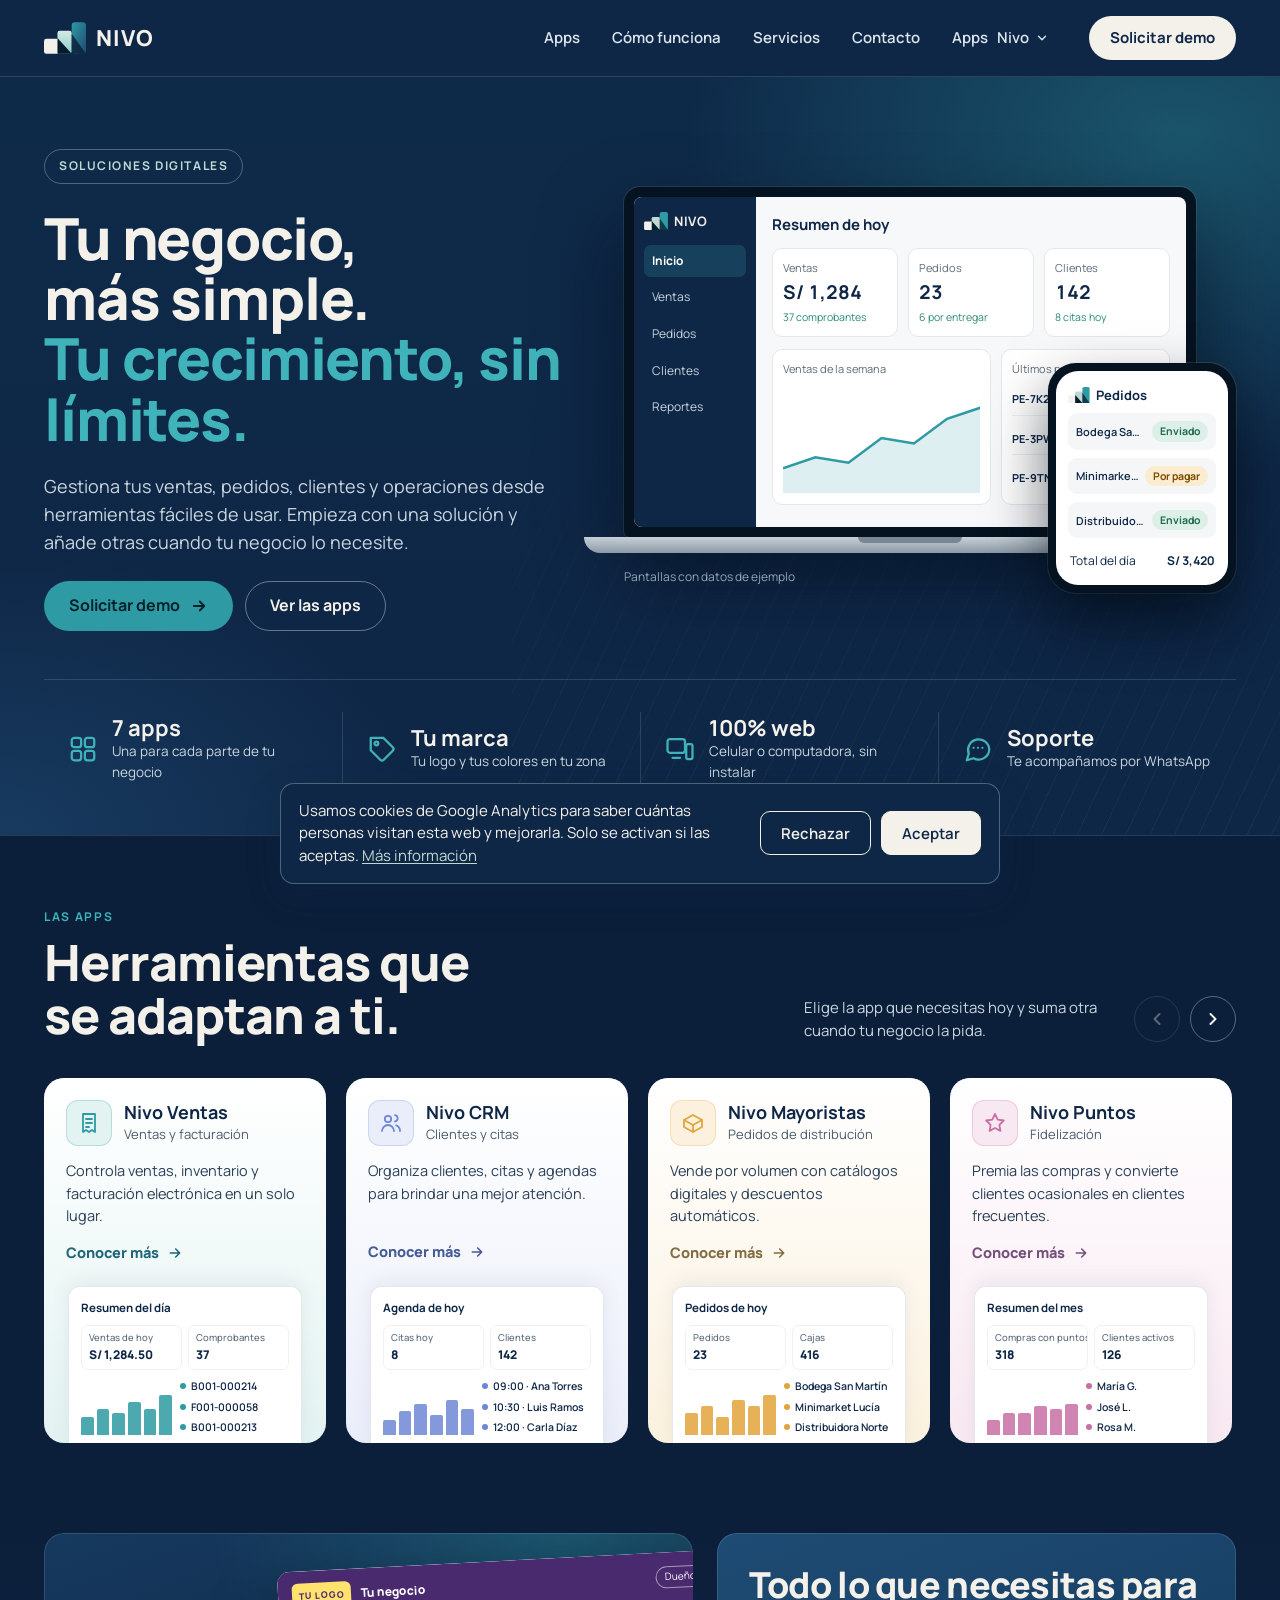
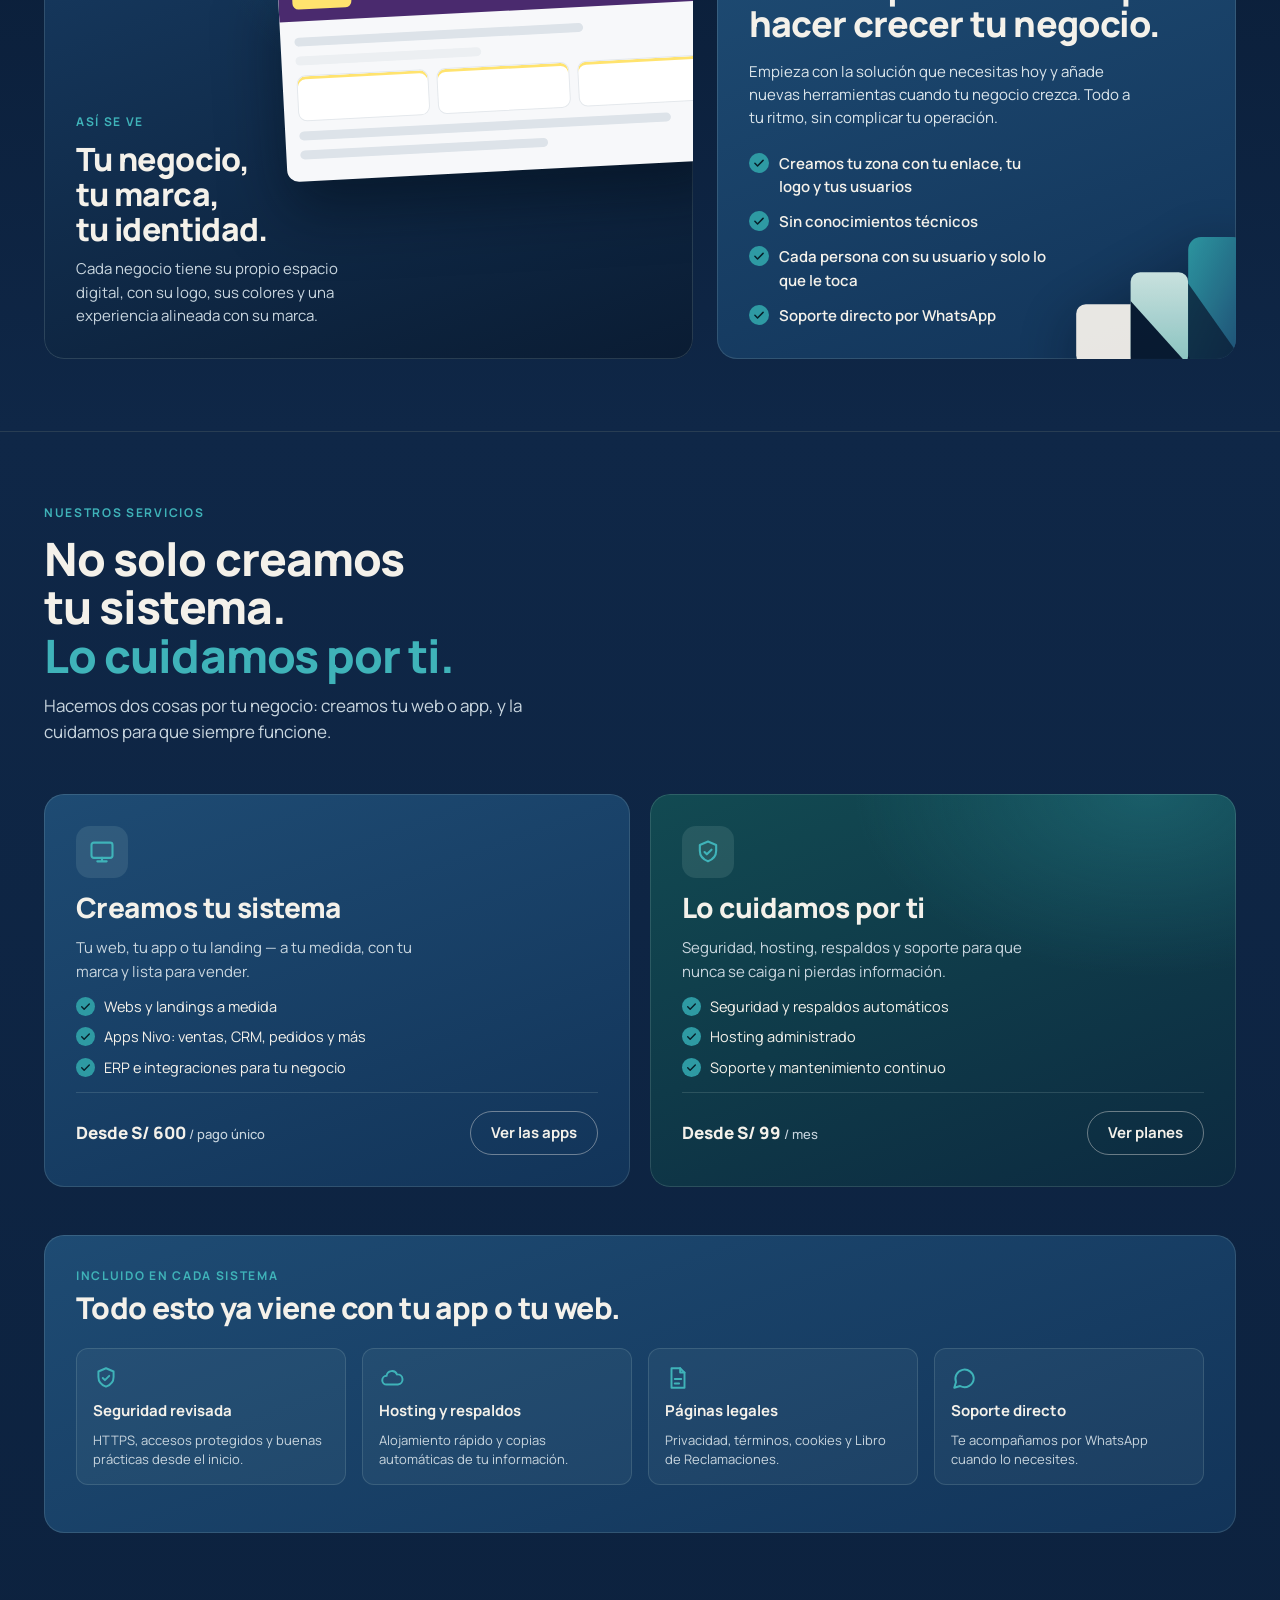
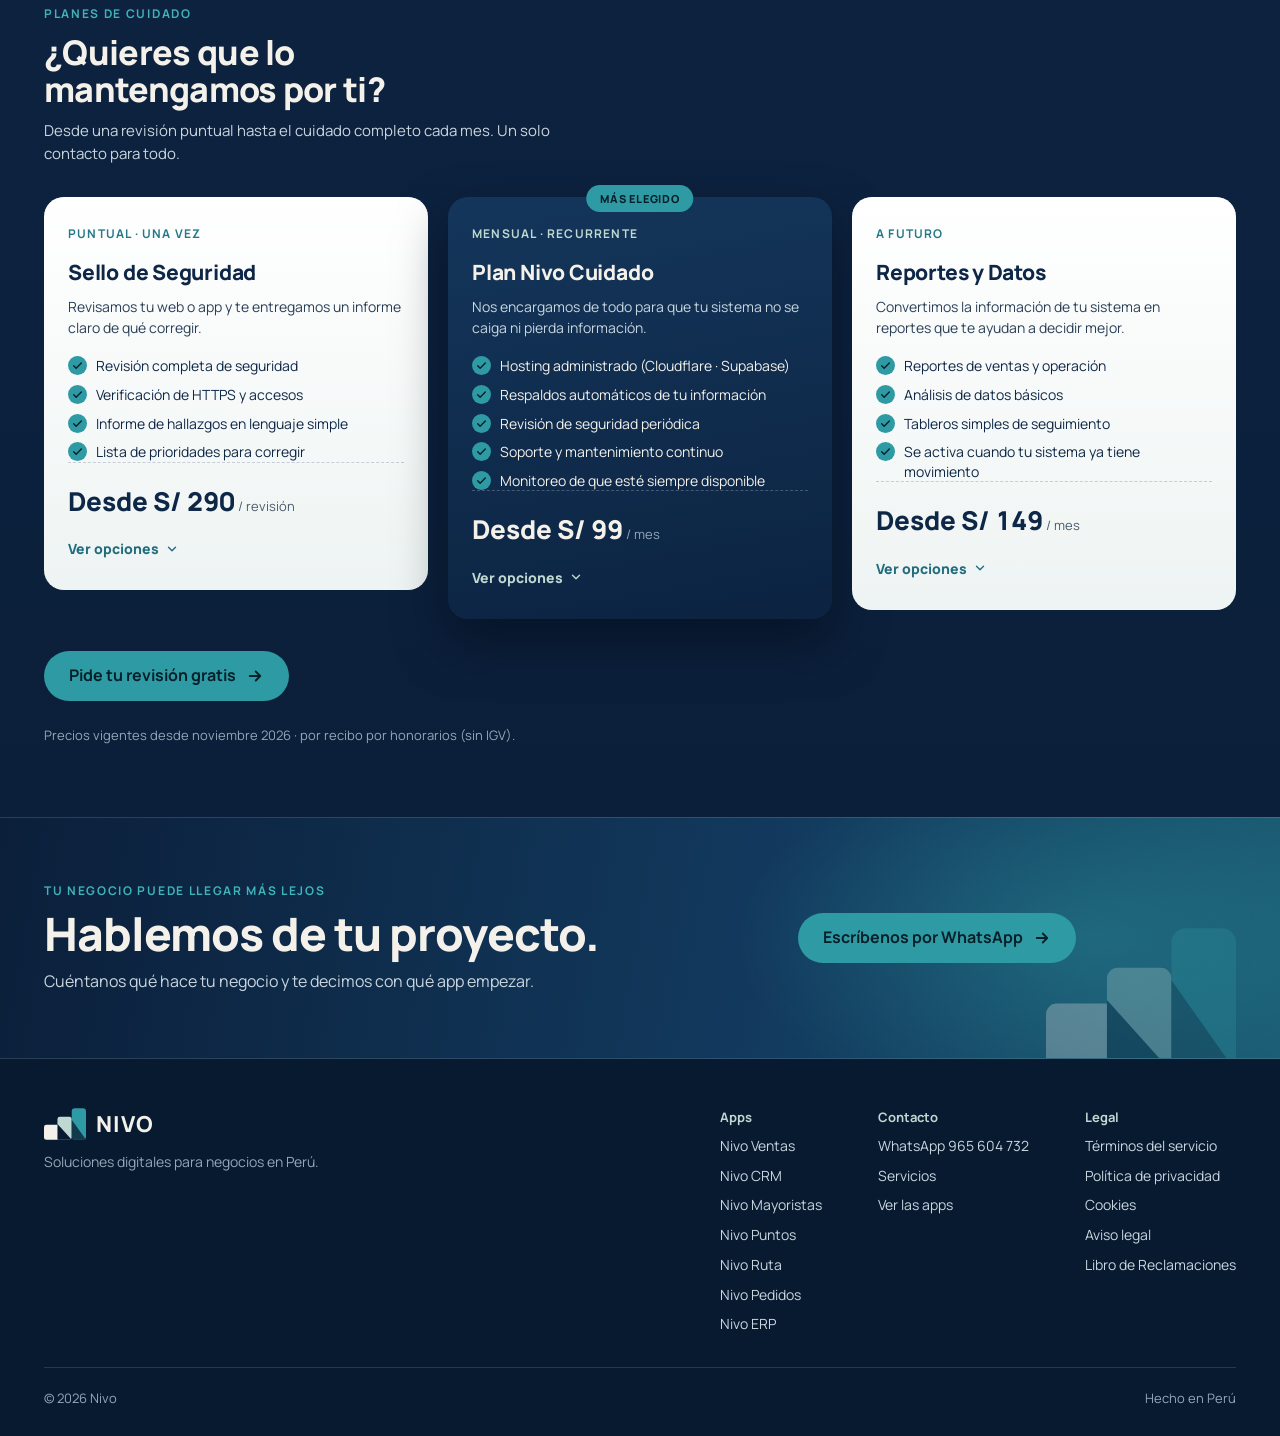
==== commit 5182c30b: "Agregar precio Desde en el pilar Creamos tu sistema Co-Authored-By: Claude Opus 4.8 <noreply@anthrop" ====
--- a/index.html
+++ b/index.html
@@ -140,7 +140,7 @@
         <li><svg viewBox="0 0 24 24" fill="none" stroke="currentColor" stroke-width="2.6" stroke-linecap="round" stroke-linejoin="round" aria-hidden="true"><path d="M5 12.5l4.5 4.5L19 7.5"/></svg>ERP e integraciones para tu negocio</li>
       </ul>
       <div class="sv-pilar-pie">
-        <span class="sv-pilar-precio">Cotización <small>gratis</small></span>
+        <span class="sv-pilar-precio">Desde S/ 600 <small>/ pago único</small></span>
         <a class="btn btn-borde" href="#apps">Ver las apps</a>
       </div>
     </article>
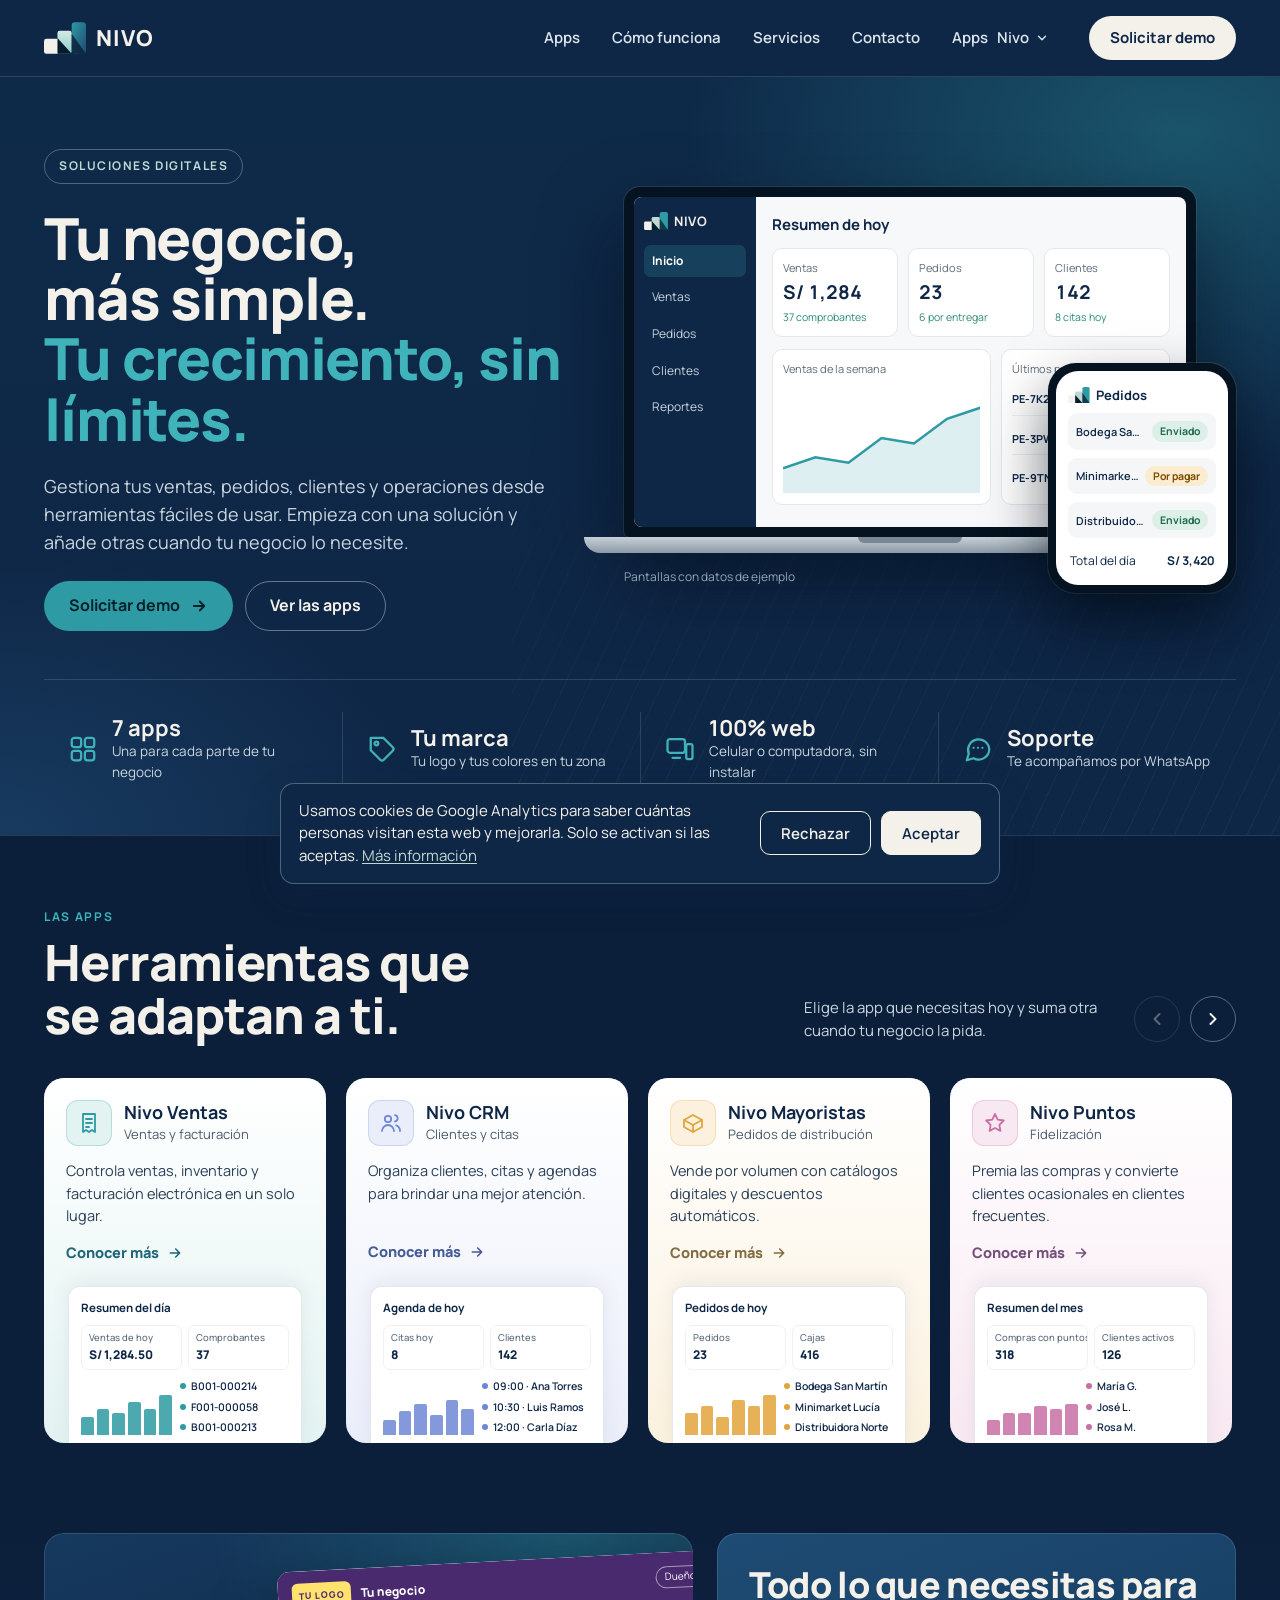
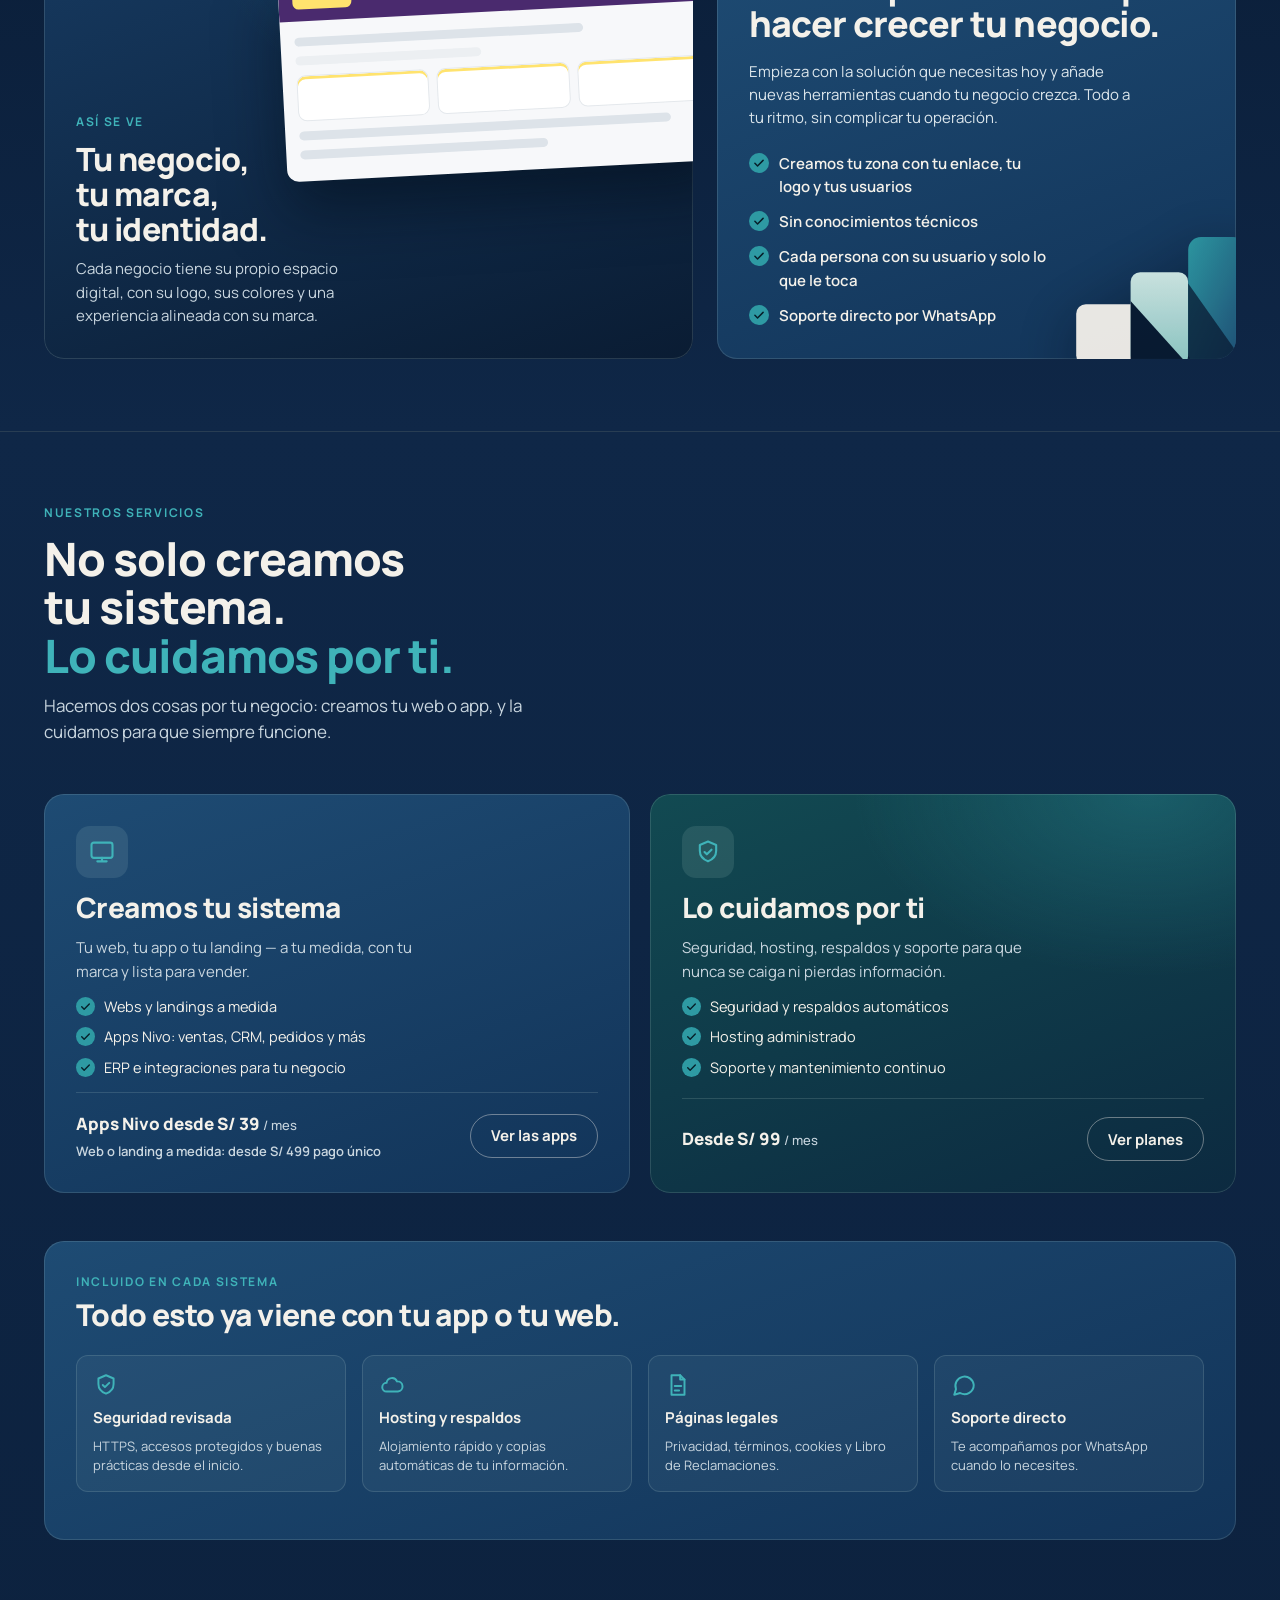
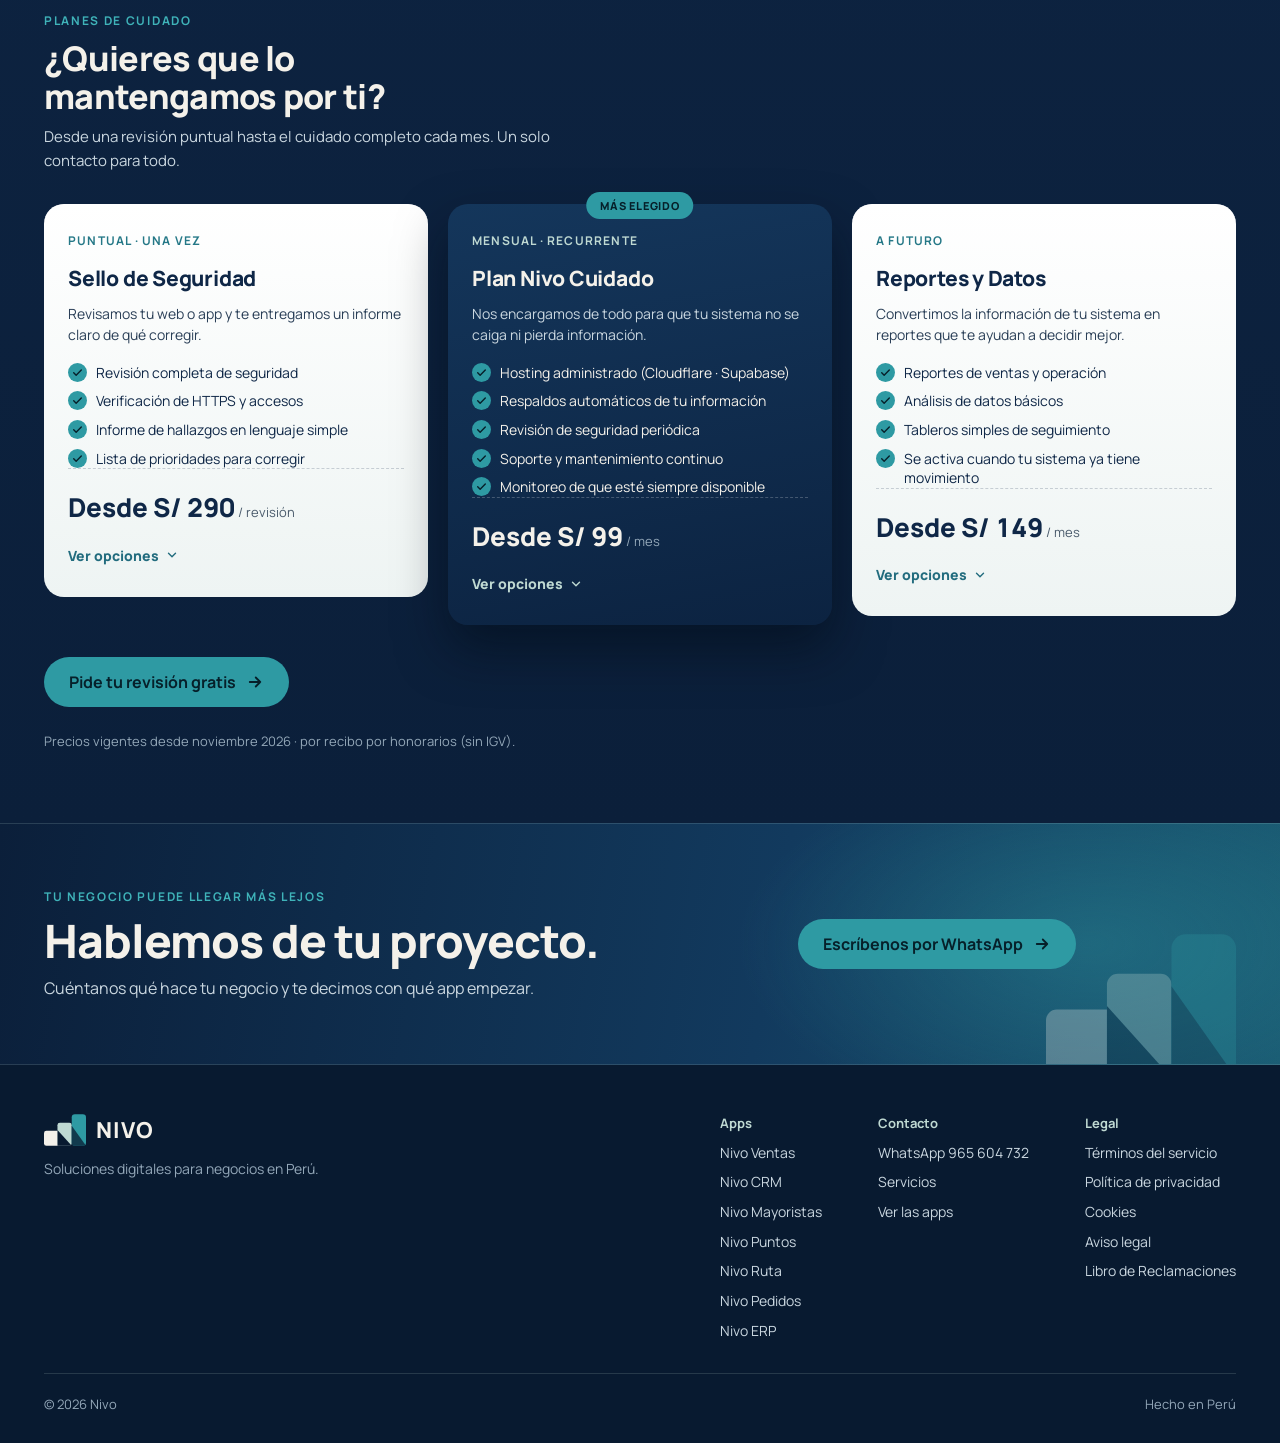
==== commit ac375e4f: "Mostrar dos precios en Creamos: apps Nivo S/39/mes y web a medida desde S/499 Co-Authored-By: Claude" ====
--- a/index.html
+++ b/index.html
@@ -140,7 +140,10 @@
         <li><svg viewBox="0 0 24 24" fill="none" stroke="currentColor" stroke-width="2.6" stroke-linecap="round" stroke-linejoin="round" aria-hidden="true"><path d="M5 12.5l4.5 4.5L19 7.5"/></svg>ERP e integraciones para tu negocio</li>
       </ul>
       <div class="sv-pilar-pie">
-        <span class="sv-pilar-precio">Desde S/ 600 <small>/ pago único</small></span>
+        <div class="sv-precio-col">
+          <span class="sv-pilar-precio">Apps Nivo desde S/ 39 <small>/ mes</small></span>
+          <span class="sv-precio-sub">Web o landing a medida: desde S/ 499 pago único</span>
+        </div>
         <a class="btn btn-borde" href="#apps">Ver las apps</a>
       </div>
     </article>
--- a/hub.css
+++ b/hub.css
@@ -332,3 +332,7 @@
 .sv-pilar-precio small{font-size:13px;font-weight:500;color:var(--claro)}
 .sv-pilar-pie .btn{min-height:44px;font-size:15px;padding:0 20px}
 @media (max-width:860px){.sv-pilares{grid-template-columns:minmax(0,1fr)}}
+
+/* servicios · doble precio en pilar crear */
+.sv-precio-col{display:flex;flex-direction:column;gap:4px}
+.sv-precio-sub{font-size:13px;color:var(--claro);font-weight:600}
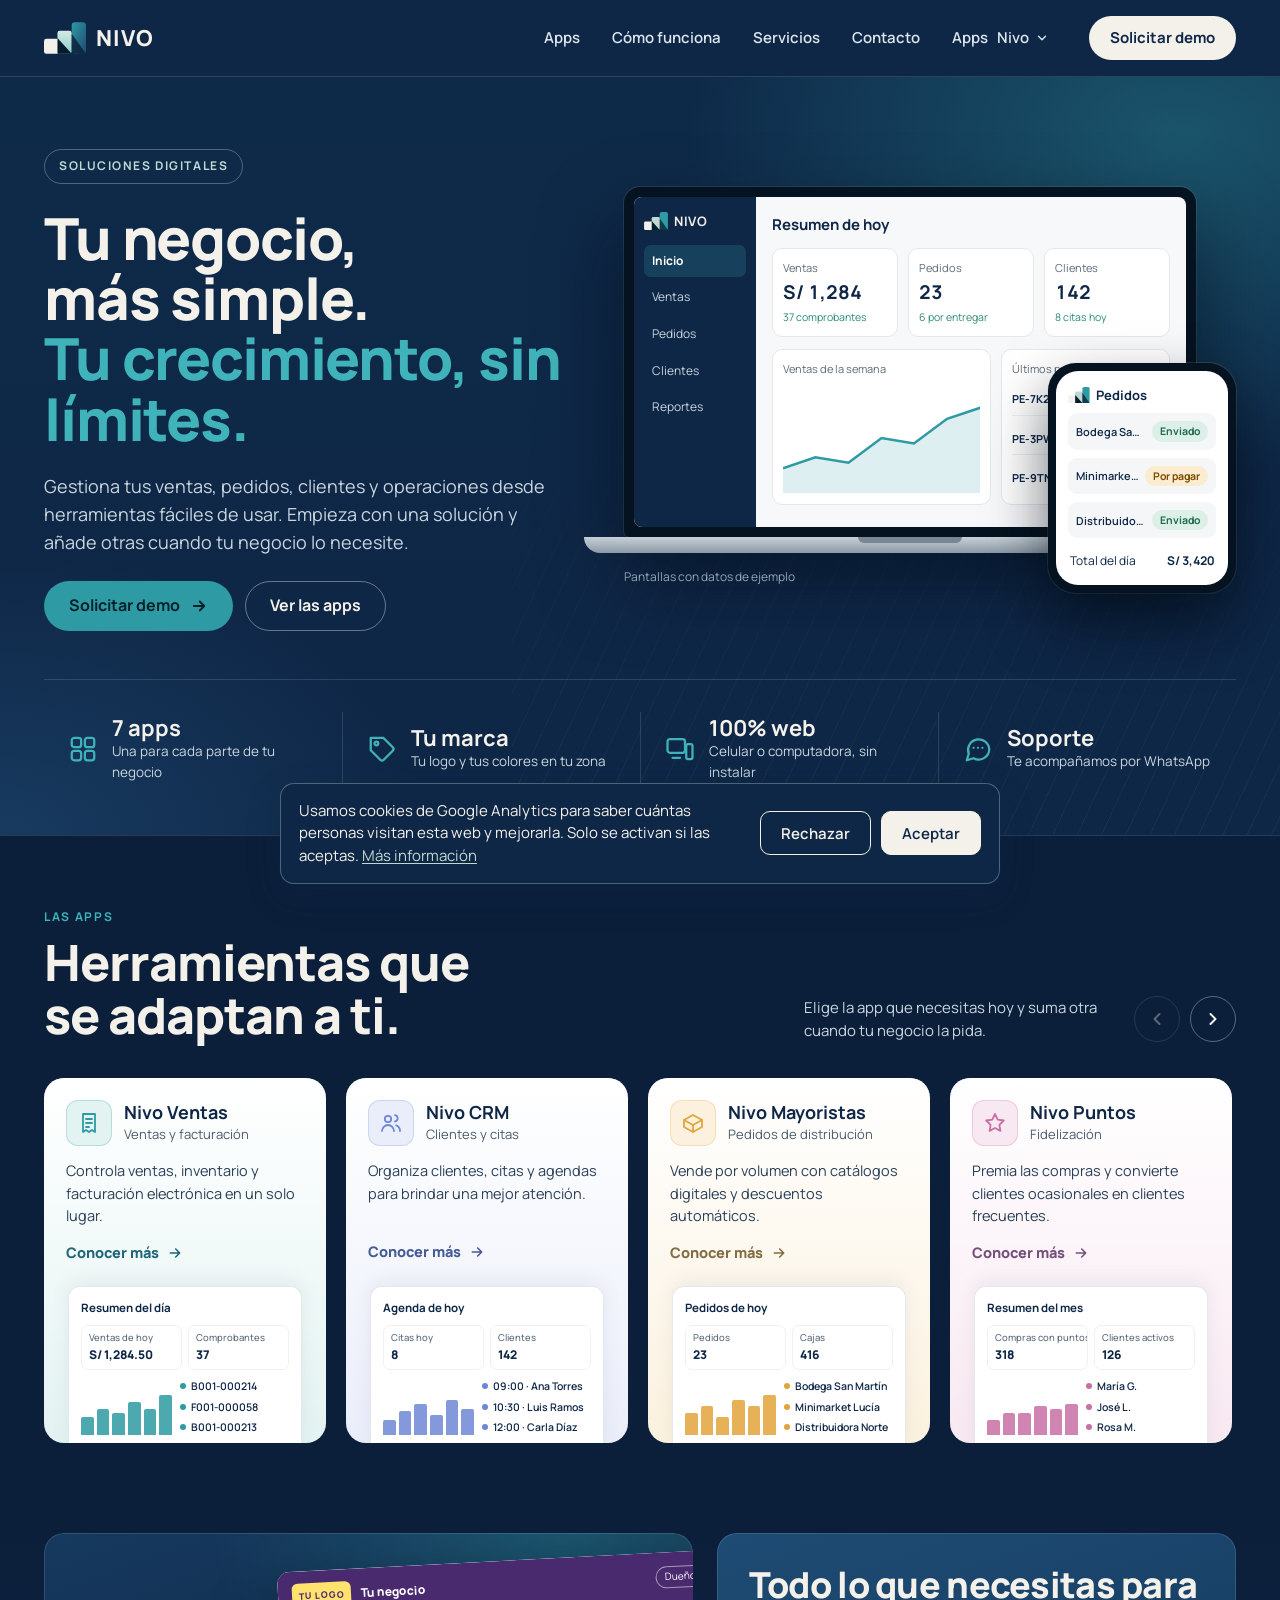
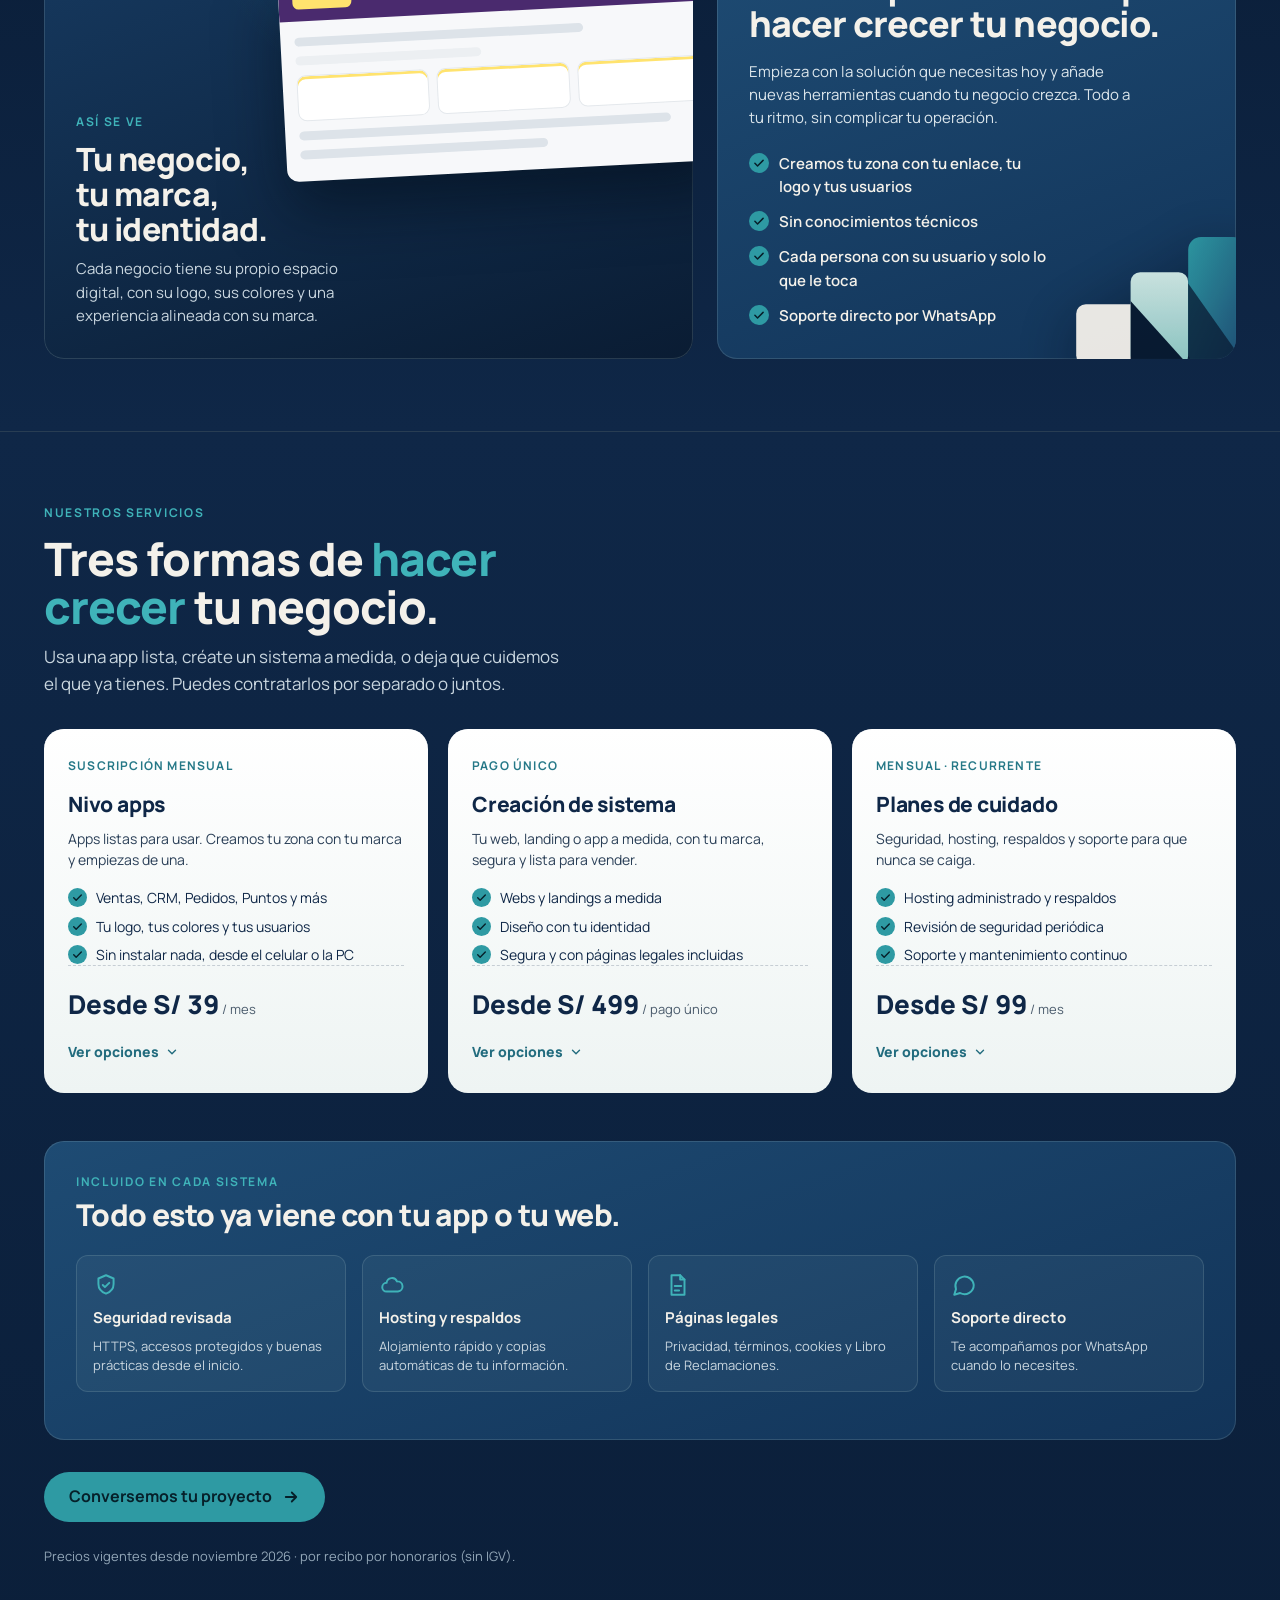
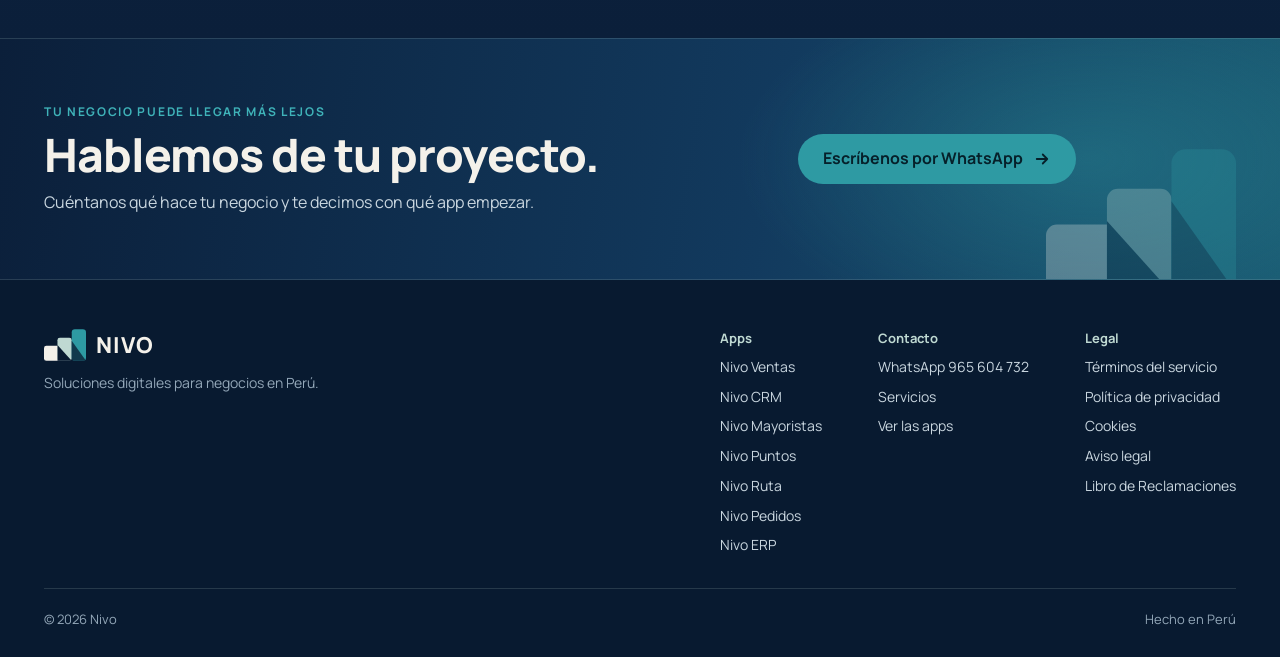
==== commit ac185286: "Reestructurar servicios en 3: Nivo apps, Creacion de sistema y Planes de cuidado Co-Authored-By: Cla" ====
--- a/index.html
+++ b/index.html
@@ -125,40 +125,60 @@
 <section class="servicios" id="servicios" aria-labelledby="t-serv"><div class="caja">
   <div class="sv-cab">
     <span class="eti">Nuestros servicios</span>
-    <h2 id="t-serv">No solo creamos tu sistema.<br><em>Lo cuidamos por ti.</em></h2>
-    <p>Hacemos dos cosas por tu negocio: creamos tu web o app, y la cuidamos para que siempre funcione.</p>
-  </div>
-
-  <div class="sv-pilares">
-    <article class="sv-pilar crear">
-      <span class="sv-pilar-ic"><svg viewBox="0 0 24 24" fill="none" stroke="currentColor" stroke-width="1.8" stroke-linecap="round" stroke-linejoin="round" aria-hidden="true"><rect x="3" y="4" width="18" height="13" rx="2"/><path d="M8 20h8M12 17v3"/></svg></span>
-      <h3>Creamos tu sistema</h3>
-      <p>Tu web, tu app o tu landing — a tu medida, con tu marca y lista para vender.</p>
-      <ul>
+    <h2 id="t-serv">Tres formas de <em>hacer crecer</em> tu negocio.</h2>
+    <p>Usa una app lista, créate un sistema a medida, o deja que cuidemos el que ya tienes. Puedes contratarlos por separado o juntos.</p>
+  </div>
+
+  <div class="sv-grid">
+    <article class="sv-plan">
+      <span class="sv-k">Suscripción mensual</span>
+      <h4>Nivo apps</h4>
+      <p class="sv-desc">Apps listas para usar. Creamos tu zona con tu marca y empiezas de una.</p>
+      <ul class="sv-ul">
+        <li><svg viewBox="0 0 24 24" fill="none" stroke="currentColor" stroke-width="2.6" stroke-linecap="round" stroke-linejoin="round" aria-hidden="true"><path d="M5 12.5l4.5 4.5L19 7.5"/></svg>Ventas, CRM, Pedidos, Puntos y más</li>
+        <li><svg viewBox="0 0 24 24" fill="none" stroke="currentColor" stroke-width="2.6" stroke-linecap="round" stroke-linejoin="round" aria-hidden="true"><path d="M5 12.5l4.5 4.5L19 7.5"/></svg>Tu logo, tus colores y tus usuarios</li>
+        <li><svg viewBox="0 0 24 24" fill="none" stroke="currentColor" stroke-width="2.6" stroke-linecap="round" stroke-linejoin="round" aria-hidden="true"><path d="M5 12.5l4.5 4.5L19 7.5"/></svg>Sin instalar nada, desde el celular o la PC</li>
+      </ul>
+      <div class="sv-precio"><span class="sv-monto num">Desde S/ 39</span> <span class="sv-per">/ mes</span></div>
+      <button class="sv-toggle" type="button" aria-expanded="false" aria-controls="sv-opt-apps"><span>Ver opciones</span> <svg viewBox="0 0 24 24" fill="none" stroke="currentColor" stroke-width="2.4" stroke-linecap="round" stroke-linejoin="round" aria-hidden="true"><path d="M6 9l6 6 6-6"/></svg></button>
+      <div class="sv-opts" id="sv-opt-apps" hidden>
+        <div class="sv-opt"><span>Apps disponibles</span><b>Ventas · CRM · ERP…</b></div>
+        <div class="sv-opt"><span>Tu zona con tu marca</span><b>Incluido</b></div>
+      </div>
+    </article>
+
+    <article class="sv-plan">
+      <span class="sv-k">Pago único</span>
+      <h4>Creación de sistema</h4>
+      <p class="sv-desc">Tu web, landing o app a medida, con tu marca, segura y lista para vender.</p>
+      <ul class="sv-ul">
         <li><svg viewBox="0 0 24 24" fill="none" stroke="currentColor" stroke-width="2.6" stroke-linecap="round" stroke-linejoin="round" aria-hidden="true"><path d="M5 12.5l4.5 4.5L19 7.5"/></svg>Webs y landings a medida</li>
-        <li><svg viewBox="0 0 24 24" fill="none" stroke="currentColor" stroke-width="2.6" stroke-linecap="round" stroke-linejoin="round" aria-hidden="true"><path d="M5 12.5l4.5 4.5L19 7.5"/></svg>Apps Nivo: ventas, CRM, pedidos y más</li>
-        <li><svg viewBox="0 0 24 24" fill="none" stroke="currentColor" stroke-width="2.6" stroke-linecap="round" stroke-linejoin="round" aria-hidden="true"><path d="M5 12.5l4.5 4.5L19 7.5"/></svg>ERP e integraciones para tu negocio</li>
+        <li><svg viewBox="0 0 24 24" fill="none" stroke="currentColor" stroke-width="2.6" stroke-linecap="round" stroke-linejoin="round" aria-hidden="true"><path d="M5 12.5l4.5 4.5L19 7.5"/></svg>Diseño con tu identidad</li>
+        <li><svg viewBox="0 0 24 24" fill="none" stroke="currentColor" stroke-width="2.6" stroke-linecap="round" stroke-linejoin="round" aria-hidden="true"><path d="M5 12.5l4.5 4.5L19 7.5"/></svg>Segura y con páginas legales incluidas</li>
       </ul>
-      <div class="sv-pilar-pie">
-        <div class="sv-precio-col">
-          <span class="sv-pilar-precio">Apps Nivo desde S/ 39 <small>/ mes</small></span>
-          <span class="sv-precio-sub">Web o landing a medida: desde S/ 499 pago único</span>
-        </div>
-        <a class="btn btn-borde" href="#apps">Ver las apps</a>
+      <div class="sv-precio"><span class="sv-monto num">Desde S/ 499</span> <span class="sv-per">/ pago único</span></div>
+      <button class="sv-toggle" type="button" aria-expanded="false" aria-controls="sv-opt-crear"><span>Ver opciones</span> <svg viewBox="0 0 24 24" fill="none" stroke="currentColor" stroke-width="2.4" stroke-linecap="round" stroke-linejoin="round" aria-hidden="true"><path d="M6 9l6 6 6-6"/></svg></button>
+      <div class="sv-opts" id="sv-opt-crear" hidden>
+        <div class="sv-opt"><span>Landing de una página</span><b class="num">Desde S/ 499</b></div>
+        <div class="sv-opt"><span>Web o app a medida</span><b>A cotizar</b></div>
       </div>
     </article>
-    <article class="sv-pilar cuidar">
-      <span class="sv-pilar-ic"><svg viewBox="0 0 24 24" fill="none" stroke="currentColor" stroke-width="1.8" stroke-linecap="round" stroke-linejoin="round" aria-hidden="true"><path d="M12 3l7 3v5c0 4.5-3 7.5-7 9-4-1.5-7-4.5-7-9V6z"/><path d="M9 12l2 2 4-4"/></svg></span>
-      <h3>Lo cuidamos por ti</h3>
-      <p>Seguridad, hosting, respaldos y soporte para que nunca se caiga ni pierdas información.</p>
-      <ul>
-        <li><svg viewBox="0 0 24 24" fill="none" stroke="currentColor" stroke-width="2.6" stroke-linecap="round" stroke-linejoin="round" aria-hidden="true"><path d="M5 12.5l4.5 4.5L19 7.5"/></svg>Seguridad y respaldos automáticos</li>
-        <li><svg viewBox="0 0 24 24" fill="none" stroke="currentColor" stroke-width="2.6" stroke-linecap="round" stroke-linejoin="round" aria-hidden="true"><path d="M5 12.5l4.5 4.5L19 7.5"/></svg>Hosting administrado</li>
+
+    <article class="sv-plan">
+      <span class="sv-k">Mensual · recurrente</span>
+      <h4>Planes de cuidado</h4>
+      <p class="sv-desc">Seguridad, hosting, respaldos y soporte para que nunca se caiga.</p>
+      <ul class="sv-ul">
+        <li><svg viewBox="0 0 24 24" fill="none" stroke="currentColor" stroke-width="2.6" stroke-linecap="round" stroke-linejoin="round" aria-hidden="true"><path d="M5 12.5l4.5 4.5L19 7.5"/></svg>Hosting administrado y respaldos</li>
+        <li><svg viewBox="0 0 24 24" fill="none" stroke="currentColor" stroke-width="2.6" stroke-linecap="round" stroke-linejoin="round" aria-hidden="true"><path d="M5 12.5l4.5 4.5L19 7.5"/></svg>Revisión de seguridad periódica</li>
         <li><svg viewBox="0 0 24 24" fill="none" stroke="currentColor" stroke-width="2.6" stroke-linecap="round" stroke-linejoin="round" aria-hidden="true"><path d="M5 12.5l4.5 4.5L19 7.5"/></svg>Soporte y mantenimiento continuo</li>
       </ul>
-      <div class="sv-pilar-pie">
-        <span class="sv-pilar-precio">Desde S/ 99 <small>/ mes</small></span>
-        <a class="btn btn-borde" href="#planes-cuidado">Ver planes</a>
+      <div class="sv-precio"><span class="sv-monto num">Desde S/ 99</span> <span class="sv-per">/ mes</span></div>
+      <button class="sv-toggle" type="button" aria-expanded="false" aria-controls="sv-opt-cuidado"><span>Ver opciones</span> <svg viewBox="0 0 24 24" fill="none" stroke="currentColor" stroke-width="2.4" stroke-linecap="round" stroke-linejoin="round" aria-hidden="true"><path d="M6 9l6 6 6-6"/></svg></button>
+      <div class="sv-opts" id="sv-opt-cuidado" hidden>
+        <div class="sv-opt"><span>Básico — Puntos, Ruta, landings</span><b class="num">S/ 99</b></div>
+        <div class="sv-opt"><span>Estándar — CRM, Pedidos, Mayoristas</span><b class="num">S/ 199</b></div>
+        <div class="sv-opt"><span>Pro — ERP, Facturación SUNAT</span><b class="num">S/ 399</b></div>
       </div>
     </article>
   </div>
@@ -174,72 +194,7 @@
     </ul>
   </div>
 
-  <div class="sv-planes-t" id="planes-cuidado">
-    <span class="eti">Planes de cuidado</span>
-    <h3>¿Quieres que lo mantengamos por ti?</h3>
-    <p>Desde una revisión puntual hasta el cuidado completo cada mes. Un solo contacto para todo.</p>
-  </div>
-
-  <div class="sv-grid">
-    <article class="sv-plan">
-      <span class="sv-k">Puntual · una vez</span>
-      <h4>Sello de Seguridad</h4>
-      <p class="sv-desc">Revisamos tu web o app y te entregamos un informe claro de qué corregir.</p>
-      <ul class="sv-ul">
-        <li><svg viewBox="0 0 24 24" fill="none" stroke="currentColor" stroke-width="2.6" stroke-linecap="round" stroke-linejoin="round" aria-hidden="true"><path d="M5 12.5l4.5 4.5L19 7.5"/></svg>Revisión completa de seguridad</li>
-        <li><svg viewBox="0 0 24 24" fill="none" stroke="currentColor" stroke-width="2.6" stroke-linecap="round" stroke-linejoin="round" aria-hidden="true"><path d="M5 12.5l4.5 4.5L19 7.5"/></svg>Verificación de HTTPS y accesos</li>
-        <li><svg viewBox="0 0 24 24" fill="none" stroke="currentColor" stroke-width="2.6" stroke-linecap="round" stroke-linejoin="round" aria-hidden="true"><path d="M5 12.5l4.5 4.5L19 7.5"/></svg>Informe de hallazgos en lenguaje simple</li>
-        <li><svg viewBox="0 0 24 24" fill="none" stroke="currentColor" stroke-width="2.6" stroke-linecap="round" stroke-linejoin="round" aria-hidden="true"><path d="M5 12.5l4.5 4.5L19 7.5"/></svg>Lista de prioridades para corregir</li>
-      </ul>
-      <div class="sv-precio"><span class="sv-monto num">Desde S/ 290</span> <span class="sv-per">/ revisión</span></div>
-      <button class="sv-toggle" type="button" aria-expanded="false" aria-controls="sv-opt-1"><span>Ver opciones</span> <svg viewBox="0 0 24 24" fill="none" stroke="currentColor" stroke-width="2.4" stroke-linecap="round" stroke-linejoin="round" aria-hidden="true"><path d="M6 9l6 6 6-6"/></svg></button>
-      <div class="sv-opts" id="sv-opt-1" hidden>
-        <div class="sv-opt"><span>Revisión básica + informe simple</span><b class="num">S/ 290</b></div>
-        <div class="sv-opt"><span>Revisión completa + informe detallado</span><b class="num">S/ 490</b></div>
-      </div>
-    </article>
-
-    <article class="sv-plan destacado">
-      <span class="sv-cinta">Más elegido</span>
-      <span class="sv-k">Mensual · recurrente</span>
-      <h4>Plan Nivo Cuidado</h4>
-      <p class="sv-desc">Nos encargamos de todo para que tu sistema no se caiga ni pierda información.</p>
-      <ul class="sv-ul">
-        <li><svg viewBox="0 0 24 24" fill="none" stroke="currentColor" stroke-width="2.6" stroke-linecap="round" stroke-linejoin="round" aria-hidden="true"><path d="M5 12.5l4.5 4.5L19 7.5"/></svg>Hosting administrado (Cloudflare · Supabase)</li>
-        <li><svg viewBox="0 0 24 24" fill="none" stroke="currentColor" stroke-width="2.6" stroke-linecap="round" stroke-linejoin="round" aria-hidden="true"><path d="M5 12.5l4.5 4.5L19 7.5"/></svg>Respaldos automáticos de tu información</li>
-        <li><svg viewBox="0 0 24 24" fill="none" stroke="currentColor" stroke-width="2.6" stroke-linecap="round" stroke-linejoin="round" aria-hidden="true"><path d="M5 12.5l4.5 4.5L19 7.5"/></svg>Revisión de seguridad periódica</li>
-        <li><svg viewBox="0 0 24 24" fill="none" stroke="currentColor" stroke-width="2.6" stroke-linecap="round" stroke-linejoin="round" aria-hidden="true"><path d="M5 12.5l4.5 4.5L19 7.5"/></svg>Soporte y mantenimiento continuo</li>
-        <li><svg viewBox="0 0 24 24" fill="none" stroke="currentColor" stroke-width="2.6" stroke-linecap="round" stroke-linejoin="round" aria-hidden="true"><path d="M5 12.5l4.5 4.5L19 7.5"/></svg>Monitoreo de que esté siempre disponible</li>
-      </ul>
-      <div class="sv-precio"><span class="sv-monto num">Desde S/ 99</span> <span class="sv-per">/ mes</span></div>
-      <button class="sv-toggle" type="button" aria-expanded="false" aria-controls="sv-opt-2"><span>Ver opciones</span> <svg viewBox="0 0 24 24" fill="none" stroke="currentColor" stroke-width="2.4" stroke-linecap="round" stroke-linejoin="round" aria-hidden="true"><path d="M6 9l6 6 6-6"/></svg></button>
-      <div class="sv-opts" id="sv-opt-2" hidden>
-        <div class="sv-opt"><span>Básico — Puntos, Ruta, landings</span><b class="num">S/ 99</b></div>
-        <div class="sv-opt"><span>Estándar — CRM, Pedidos, Mayoristas</span><b class="num">S/ 199</b></div>
-        <div class="sv-opt"><span>Pro — ERP, Facturación SUNAT</span><b class="num">S/ 399</b></div>
-      </div>
-    </article>
-
-    <article class="sv-plan">
-      <span class="sv-k">A futuro</span>
-      <h4>Reportes y Datos</h4>
-      <p class="sv-desc">Convertimos la información de tu sistema en reportes que te ayudan a decidir mejor.</p>
-      <ul class="sv-ul">
-        <li><svg viewBox="0 0 24 24" fill="none" stroke="currentColor" stroke-width="2.6" stroke-linecap="round" stroke-linejoin="round" aria-hidden="true"><path d="M5 12.5l4.5 4.5L19 7.5"/></svg>Reportes de ventas y operación</li>
-        <li><svg viewBox="0 0 24 24" fill="none" stroke="currentColor" stroke-width="2.6" stroke-linecap="round" stroke-linejoin="round" aria-hidden="true"><path d="M5 12.5l4.5 4.5L19 7.5"/></svg>Análisis de datos básicos</li>
-        <li><svg viewBox="0 0 24 24" fill="none" stroke="currentColor" stroke-width="2.6" stroke-linecap="round" stroke-linejoin="round" aria-hidden="true"><path d="M5 12.5l4.5 4.5L19 7.5"/></svg>Tableros simples de seguimiento</li>
-        <li><svg viewBox="0 0 24 24" fill="none" stroke="currentColor" stroke-width="2.6" stroke-linecap="round" stroke-linejoin="round" aria-hidden="true"><path d="M5 12.5l4.5 4.5L19 7.5"/></svg>Se activa cuando tu sistema ya tiene movimiento</li>
-      </ul>
-      <div class="sv-precio"><span class="sv-monto num">Desde S/ 149</span> <span class="sv-per">/ mes</span></div>
-      <button class="sv-toggle" type="button" aria-expanded="false" aria-controls="sv-opt-3"><span>Ver opciones</span> <svg viewBox="0 0 24 24" fill="none" stroke="currentColor" stroke-width="2.4" stroke-linecap="round" stroke-linejoin="round" aria-hidden="true"><path d="M6 9l6 6 6-6"/></svg></button>
-      <div class="sv-opts" id="sv-opt-3" hidden>
-        <div class="sv-opt"><span>Add-on mensual al plan</span><b class="num">Desde S/ 149</b></div>
-        <div class="sv-opt"><span>Proyecto de reportes puntual</span><b class="num">S/ 500 – 1,500</b></div>
-      </div>
-    </article>
-  </div>
-
-  <div class="botones sv-cta"><a class="btn btn-acento" href="https://wa.me/51965604732?text=Hola%2C%20quiero%20una%20revisi%C3%B3n%20de%20mi%20sistema%20con%20Nivo." target="_blank" rel="noopener">Pide tu revisión gratis <svg viewBox="0 0 24 24" fill="none" stroke="currentColor" stroke-width="2.4" stroke-linecap="round" stroke-linejoin="round" aria-hidden="true"><path d="M5 12h14M13 6l6 6-6 6"/></svg></a></div>
+  <div class="botones sv-cta"><a class="btn btn-acento" href="https://wa.me/51965604732?text=Hola%2C%20quiero%20conocer%20los%20servicios%20de%20Nivo." target="_blank" rel="noopener">Conversemos tu proyecto <svg viewBox="0 0 24 24" fill="none" stroke="currentColor" stroke-width="2.4" stroke-linecap="round" stroke-linejoin="round" aria-hidden="true"><path d="M5 12h14M13 6l6 6-6 6"/></svg></a></div>
   <p class="sv-vig">Precios vigentes desde noviembre 2026 · por recibo por honorarios (sin IGV).</p>
 </div></section>
 <section class="cta" id="contacto" aria-labelledby="t-cta"><div class="caja cta-in">
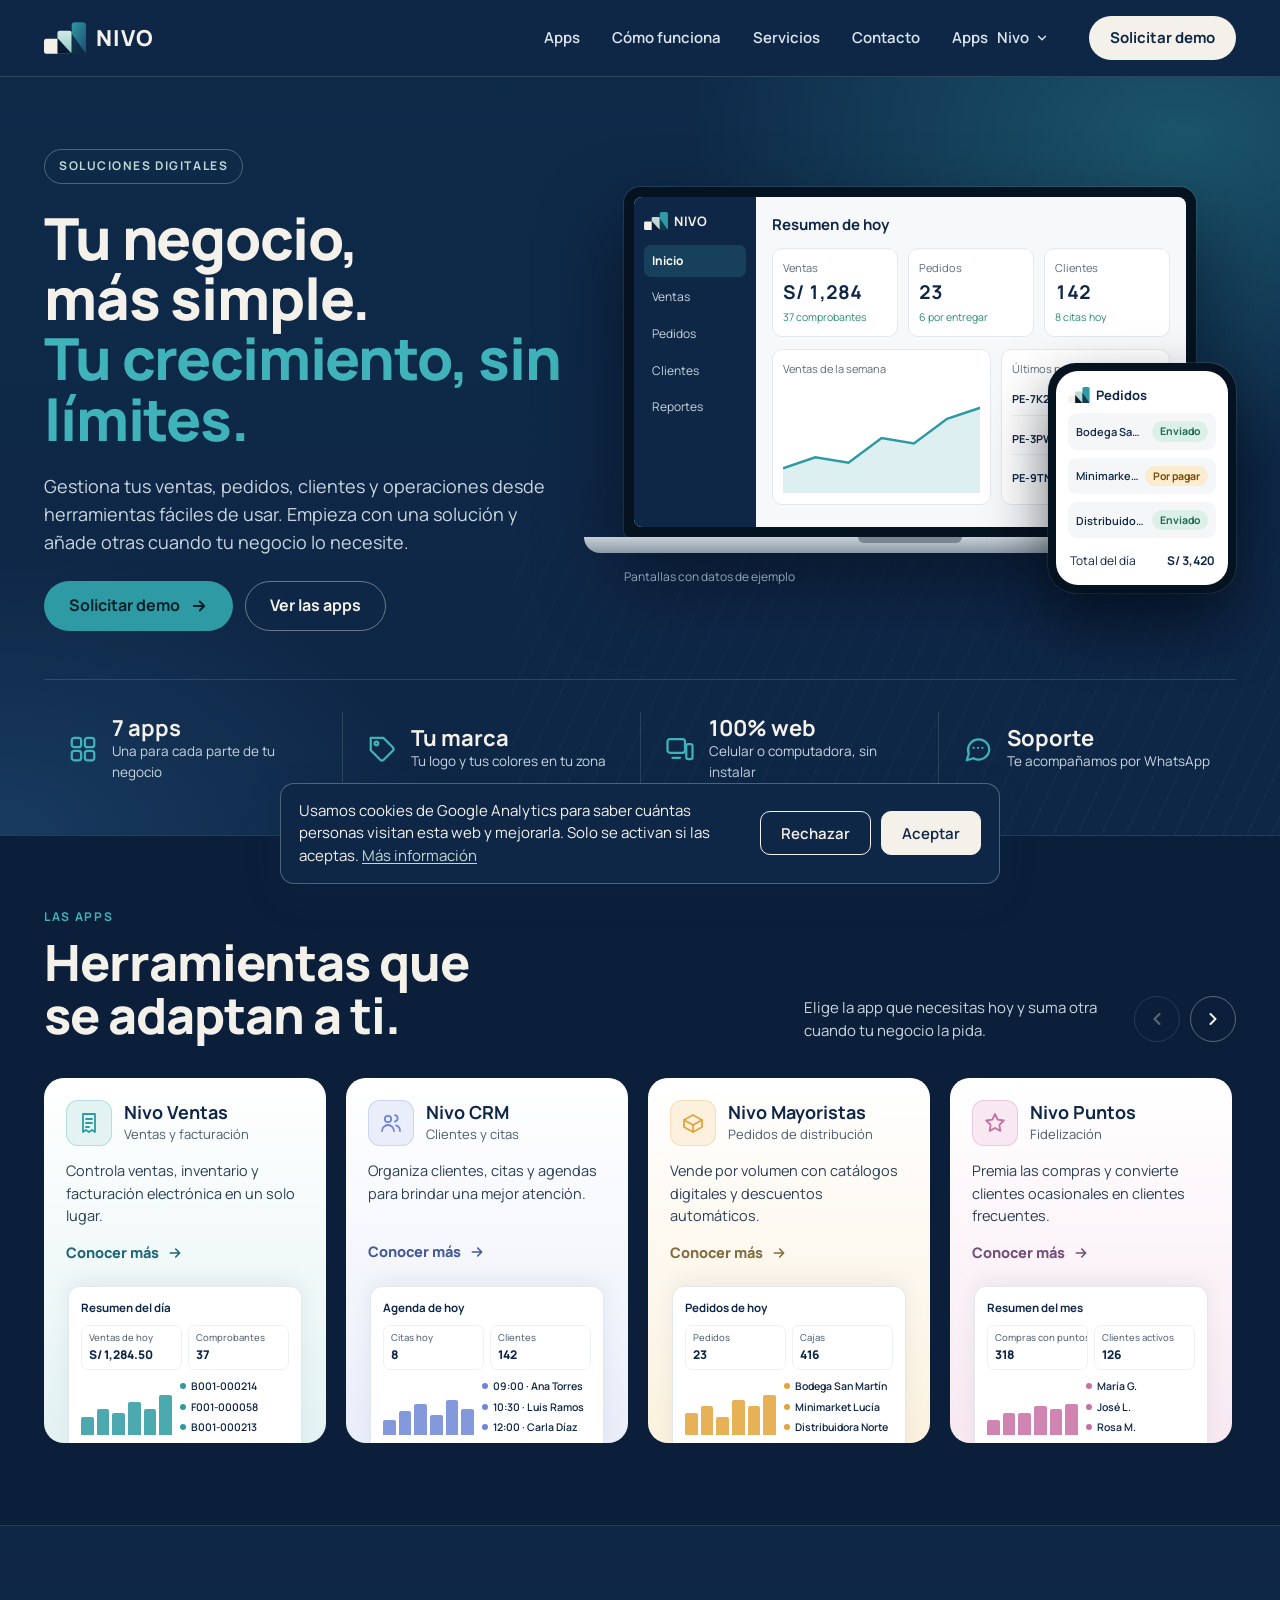
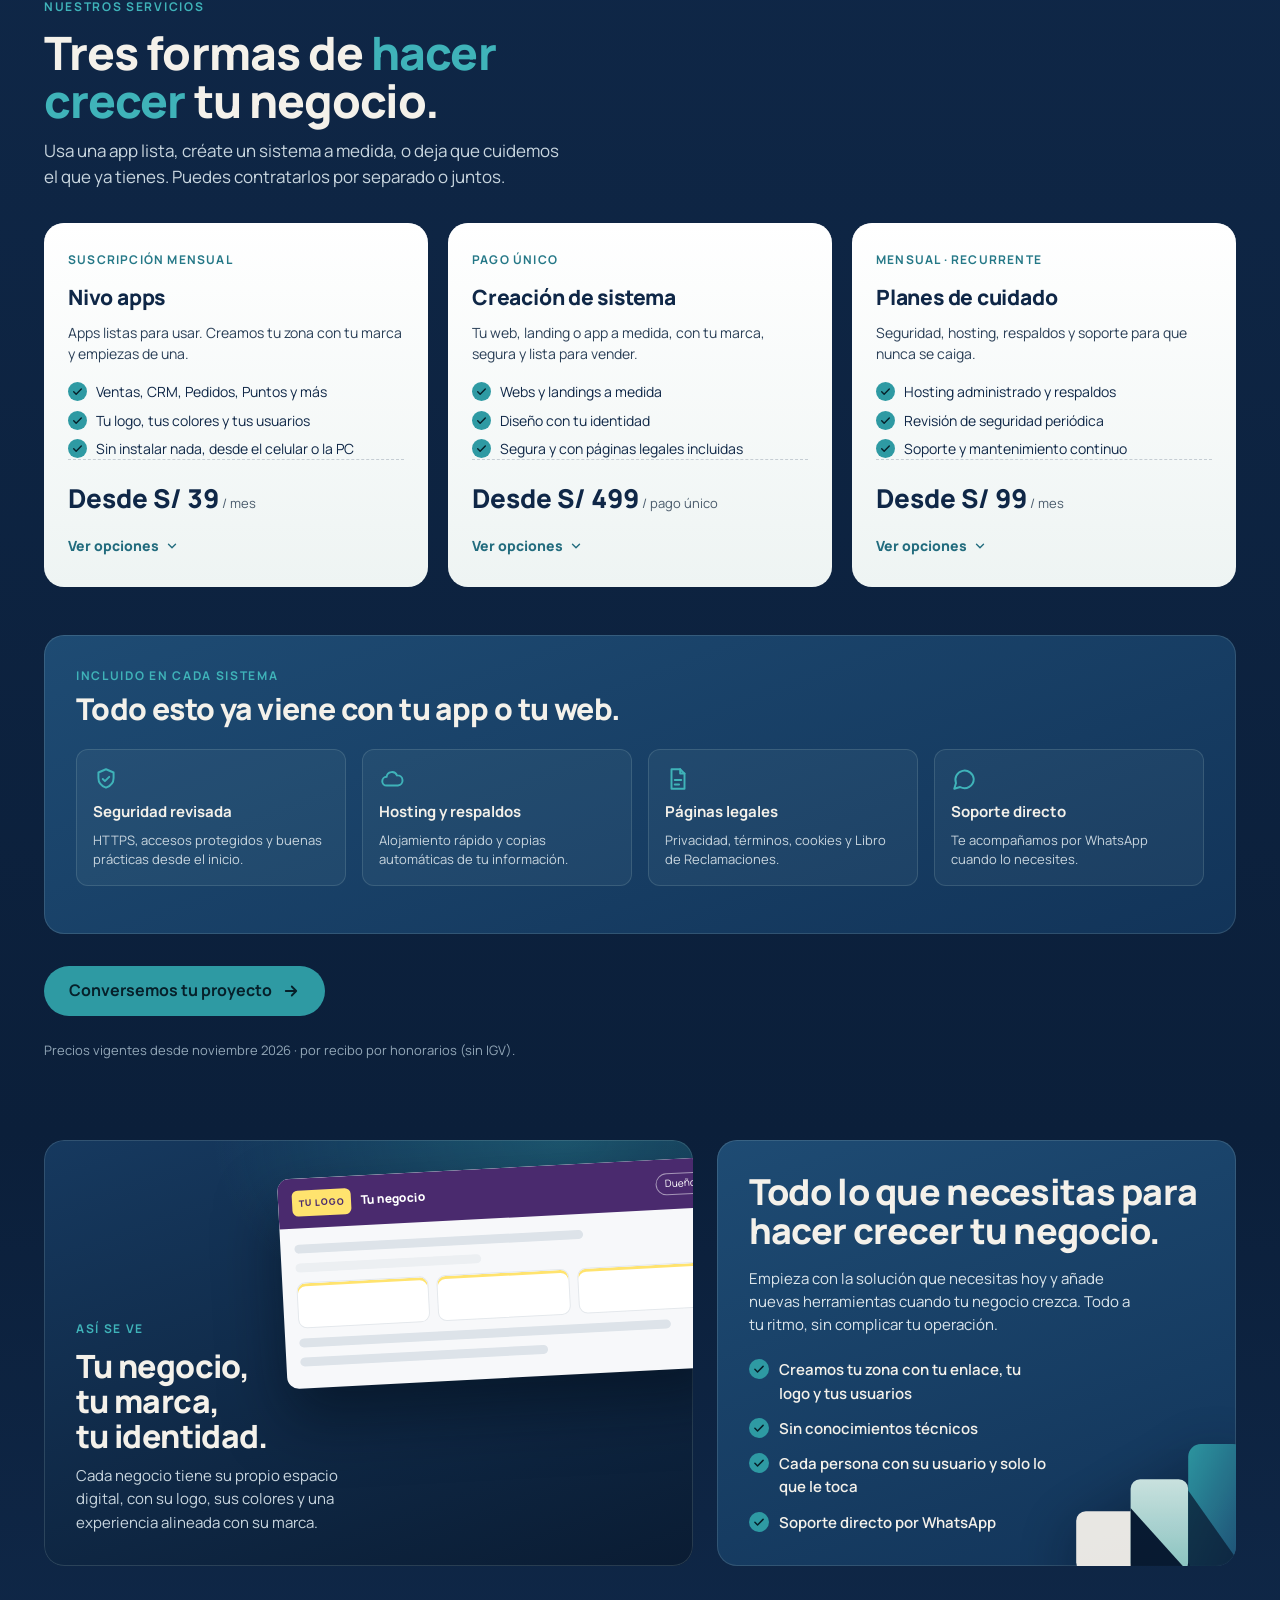
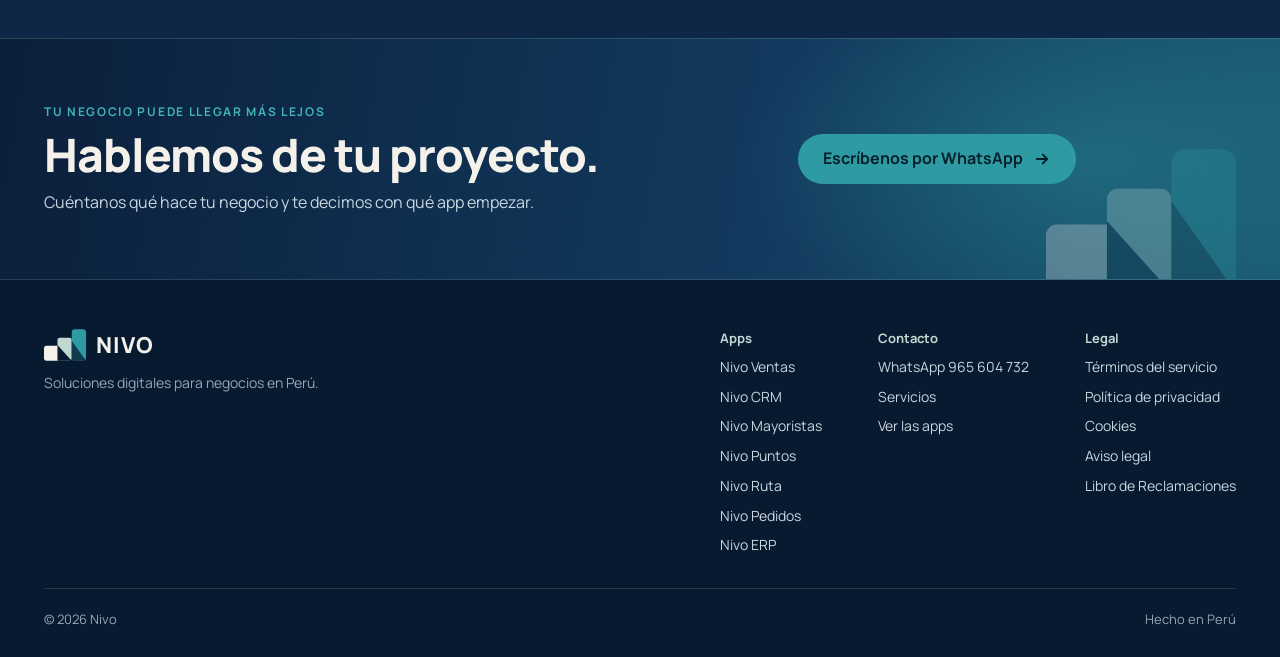
==== commit bc7bf209: "Mover servicios debajo de apps y bajar web a medida a S/699 Co-Authored-By: Claude Opus 4.8 <noreply" ====
--- a/index.html
+++ b/index.html
@@ -102,26 +102,6 @@
   <span class="t-ir">Conocer más <svg viewBox="0 0 24 24" fill="none" stroke="currentColor" stroke-width="2.4" stroke-linecap="round" stroke-linejoin="round" aria-hidden="true"><path d="M5 12h14M13 6l6 6-6 6"/></svg></span>
   <div class="mini" aria-hidden="true"><div class="mini-in"><b>Almacén principal</b><div class="mini-k"><span><small>Disponible</small>84 cajas</span><span><small>Reservado</small>36</span></div><div class="mini-f"><div class="mini-b"><i class="b70"></i><i class="b55"></i><i class="b80"></i><i class="b45"></i><i class="b65"></i><i class="b75"></i></div><div class="mini-t"><span><em></em>PED-0142 · confirmado</span><span><em></em>PED-0141 · despachado</span><span><em></em>Almacén norte</span></div></div></div></div></a></li></ul>
 </div></section>
-<section class="plataforma" id="plataforma" aria-labelledby="t-plat"><div class="caja plat-in">
-  <div class="vitrina">
-    <div class="vit-pant" aria-hidden="true">
-      <div class="vit-bar"><span class="vit-logo">TU LOGO</span><span class="vit-nom">Tu negocio</span><span class="vit-us">Dueño</span></div>
-      <div class="vit-cuerpo"><i class="w70"></i><i class="w45"></i><div class="vit-k"><span></span><span></span><span></span></div><i class="w90"></i><i class="w60"></i></div>
-    </div>
-    <div class="vit-txt"><span class="eti">Así se ve</span><h3>Tu negocio, tu marca, tu identidad.</h3><p>Cada negocio tiene su propio espacio digital, con su logo, sus colores y una experiencia alineada con su marca.</p></div>
-  </div>
-  <div class="plat-txt">
-    <h2 id="t-plat">Todo lo que necesitas para hacer crecer tu negocio.</h2>
-    <p>Empieza con la solución que necesitas hoy y añade nuevas herramientas cuando tu negocio crezca. Todo a tu ritmo, sin complicar tu operación.</p>
-    <ul class="checks">
-      <li><svg viewBox="0 0 24 24" fill="none" stroke="currentColor" stroke-width="2.6" stroke-linecap="round" stroke-linejoin="round" aria-hidden="true"><path d="M5 12.5l4.5 4.5L19 7.5"/></svg>Creamos tu zona con tu enlace, tu logo y tus usuarios</li>
-      <li><svg viewBox="0 0 24 24" fill="none" stroke="currentColor" stroke-width="2.6" stroke-linecap="round" stroke-linejoin="round" aria-hidden="true"><path d="M5 12.5l4.5 4.5L19 7.5"/></svg>Sin conocimientos técnicos</li>
-      <li><svg viewBox="0 0 24 24" fill="none" stroke="currentColor" stroke-width="2.6" stroke-linecap="round" stroke-linejoin="round" aria-hidden="true"><path d="M5 12.5l4.5 4.5L19 7.5"/></svg>Cada persona con su usuario y solo lo que le toca</li>
-      <li><svg viewBox="0 0 24 24" fill="none" stroke="currentColor" stroke-width="2.6" stroke-linecap="round" stroke-linejoin="round" aria-hidden="true"><path d="M5 12.5l4.5 4.5L19 7.5"/></svg>Soporte directo por WhatsApp</li>
-    </ul>
-    <svg class="plat-simb" viewBox="0 0 106 80" aria-hidden="true"><defs><linearGradient id="n-b2" x1="0" y1="0" x2="0" y2="1"><stop offset="0" stop-color="#D3EAE5"/><stop offset="1" stop-color="#8FCBC6"/></linearGradient><linearGradient id="n-b3" x1="0" y1="0" x2="1" y2="1"><stop offset="0" stop-color="#2E9AA3"/><stop offset="1" stop-color="#1E4B73"/></linearGradient></defs><rect x="0" y="42" width="40" height="38" rx="6" fill="#F4F1EA"/><rect x="34" y="22" width="36" height="58" rx="6" fill="url(#n-b2)"/><path d="M34 40 L34 80 L70 80 Z" fill="#081A30"/><rect x="70" y="0" width="36" height="80" rx="8" fill="url(#n-b3)"/><path d="M70 29 L70 80 L106 80 Z" fill="#081A30" opacity=".75"/></svg>
-  </div>
-</div></section>
 <section class="servicios" id="servicios" aria-labelledby="t-serv"><div class="caja">
   <div class="sv-cab">
     <span class="eti">Nuestros servicios</span>
@@ -160,7 +140,7 @@
       <button class="sv-toggle" type="button" aria-expanded="false" aria-controls="sv-opt-crear"><span>Ver opciones</span> <svg viewBox="0 0 24 24" fill="none" stroke="currentColor" stroke-width="2.4" stroke-linecap="round" stroke-linejoin="round" aria-hidden="true"><path d="M6 9l6 6 6-6"/></svg></button>
       <div class="sv-opts" id="sv-opt-crear" hidden>
         <div class="sv-opt"><span>Landing de una página</span><b class="num">Desde S/ 499</b></div>
-        <div class="sv-opt"><span>Web o app a medida</span><b>A cotizar</b></div>
+        <div class="sv-opt"><span>Web o app a medida</span><b class="num">Desde S/ 699</b></div>
       </div>
     </article>
 
@@ -197,6 +177,26 @@
   <div class="botones sv-cta"><a class="btn btn-acento" href="https://wa.me/51965604732?text=Hola%2C%20quiero%20conocer%20los%20servicios%20de%20Nivo." target="_blank" rel="noopener">Conversemos tu proyecto <svg viewBox="0 0 24 24" fill="none" stroke="currentColor" stroke-width="2.4" stroke-linecap="round" stroke-linejoin="round" aria-hidden="true"><path d="M5 12h14M13 6l6 6-6 6"/></svg></a></div>
   <p class="sv-vig">Precios vigentes desde noviembre 2026 · por recibo por honorarios (sin IGV).</p>
 </div></section>
+<section class="plataforma" id="plataforma" aria-labelledby="t-plat"><div class="caja plat-in">
+  <div class="vitrina">
+    <div class="vit-pant" aria-hidden="true">
+      <div class="vit-bar"><span class="vit-logo">TU LOGO</span><span class="vit-nom">Tu negocio</span><span class="vit-us">Dueño</span></div>
+      <div class="vit-cuerpo"><i class="w70"></i><i class="w45"></i><div class="vit-k"><span></span><span></span><span></span></div><i class="w90"></i><i class="w60"></i></div>
+    </div>
+    <div class="vit-txt"><span class="eti">Así se ve</span><h3>Tu negocio, tu marca, tu identidad.</h3><p>Cada negocio tiene su propio espacio digital, con su logo, sus colores y una experiencia alineada con su marca.</p></div>
+  </div>
+  <div class="plat-txt">
+    <h2 id="t-plat">Todo lo que necesitas para hacer crecer tu negocio.</h2>
+    <p>Empieza con la solución que necesitas hoy y añade nuevas herramientas cuando tu negocio crezca. Todo a tu ritmo, sin complicar tu operación.</p>
+    <ul class="checks">
+      <li><svg viewBox="0 0 24 24" fill="none" stroke="currentColor" stroke-width="2.6" stroke-linecap="round" stroke-linejoin="round" aria-hidden="true"><path d="M5 12.5l4.5 4.5L19 7.5"/></svg>Creamos tu zona con tu enlace, tu logo y tus usuarios</li>
+      <li><svg viewBox="0 0 24 24" fill="none" stroke="currentColor" stroke-width="2.6" stroke-linecap="round" stroke-linejoin="round" aria-hidden="true"><path d="M5 12.5l4.5 4.5L19 7.5"/></svg>Sin conocimientos técnicos</li>
+      <li><svg viewBox="0 0 24 24" fill="none" stroke="currentColor" stroke-width="2.6" stroke-linecap="round" stroke-linejoin="round" aria-hidden="true"><path d="M5 12.5l4.5 4.5L19 7.5"/></svg>Cada persona con su usuario y solo lo que le toca</li>
+      <li><svg viewBox="0 0 24 24" fill="none" stroke="currentColor" stroke-width="2.6" stroke-linecap="round" stroke-linejoin="round" aria-hidden="true"><path d="M5 12.5l4.5 4.5L19 7.5"/></svg>Soporte directo por WhatsApp</li>
+    </ul>
+    <svg class="plat-simb" viewBox="0 0 106 80" aria-hidden="true"><defs><linearGradient id="n-b2" x1="0" y1="0" x2="0" y2="1"><stop offset="0" stop-color="#D3EAE5"/><stop offset="1" stop-color="#8FCBC6"/></linearGradient><linearGradient id="n-b3" x1="0" y1="0" x2="1" y2="1"><stop offset="0" stop-color="#2E9AA3"/><stop offset="1" stop-color="#1E4B73"/></linearGradient></defs><rect x="0" y="42" width="40" height="38" rx="6" fill="#F4F1EA"/><rect x="34" y="22" width="36" height="58" rx="6" fill="url(#n-b2)"/><path d="M34 40 L34 80 L70 80 Z" fill="#081A30"/><rect x="70" y="0" width="36" height="80" rx="8" fill="url(#n-b3)"/><path d="M70 29 L70 80 L106 80 Z" fill="#081A30" opacity=".75"/></svg>
+  </div>
+</div></section>
 <section class="cta" id="contacto" aria-labelledby="t-cta"><div class="caja cta-in">
   <div><span class="eti">Tu negocio puede llegar más lejos</span><h2 id="t-cta">Hablemos de tu proyecto.</h2><p>Cuéntanos qué hace tu negocio y te decimos con qué app empezar.</p></div>
   <div class="botones"><a class="btn btn-acento" href="https://wa.me/51965604732?text=Hola%2C%20quiero%20conocer%20las%20apps%20de%20Nivo." target="_blank" rel="noopener">Escríbenos por WhatsApp <svg viewBox="0 0 24 24" fill="none" stroke="currentColor" stroke-width="2.4" stroke-linecap="round" stroke-linejoin="round" aria-hidden="true"><path d="M5 12h14M13 6l6 6-6 6"/></svg></a></div>
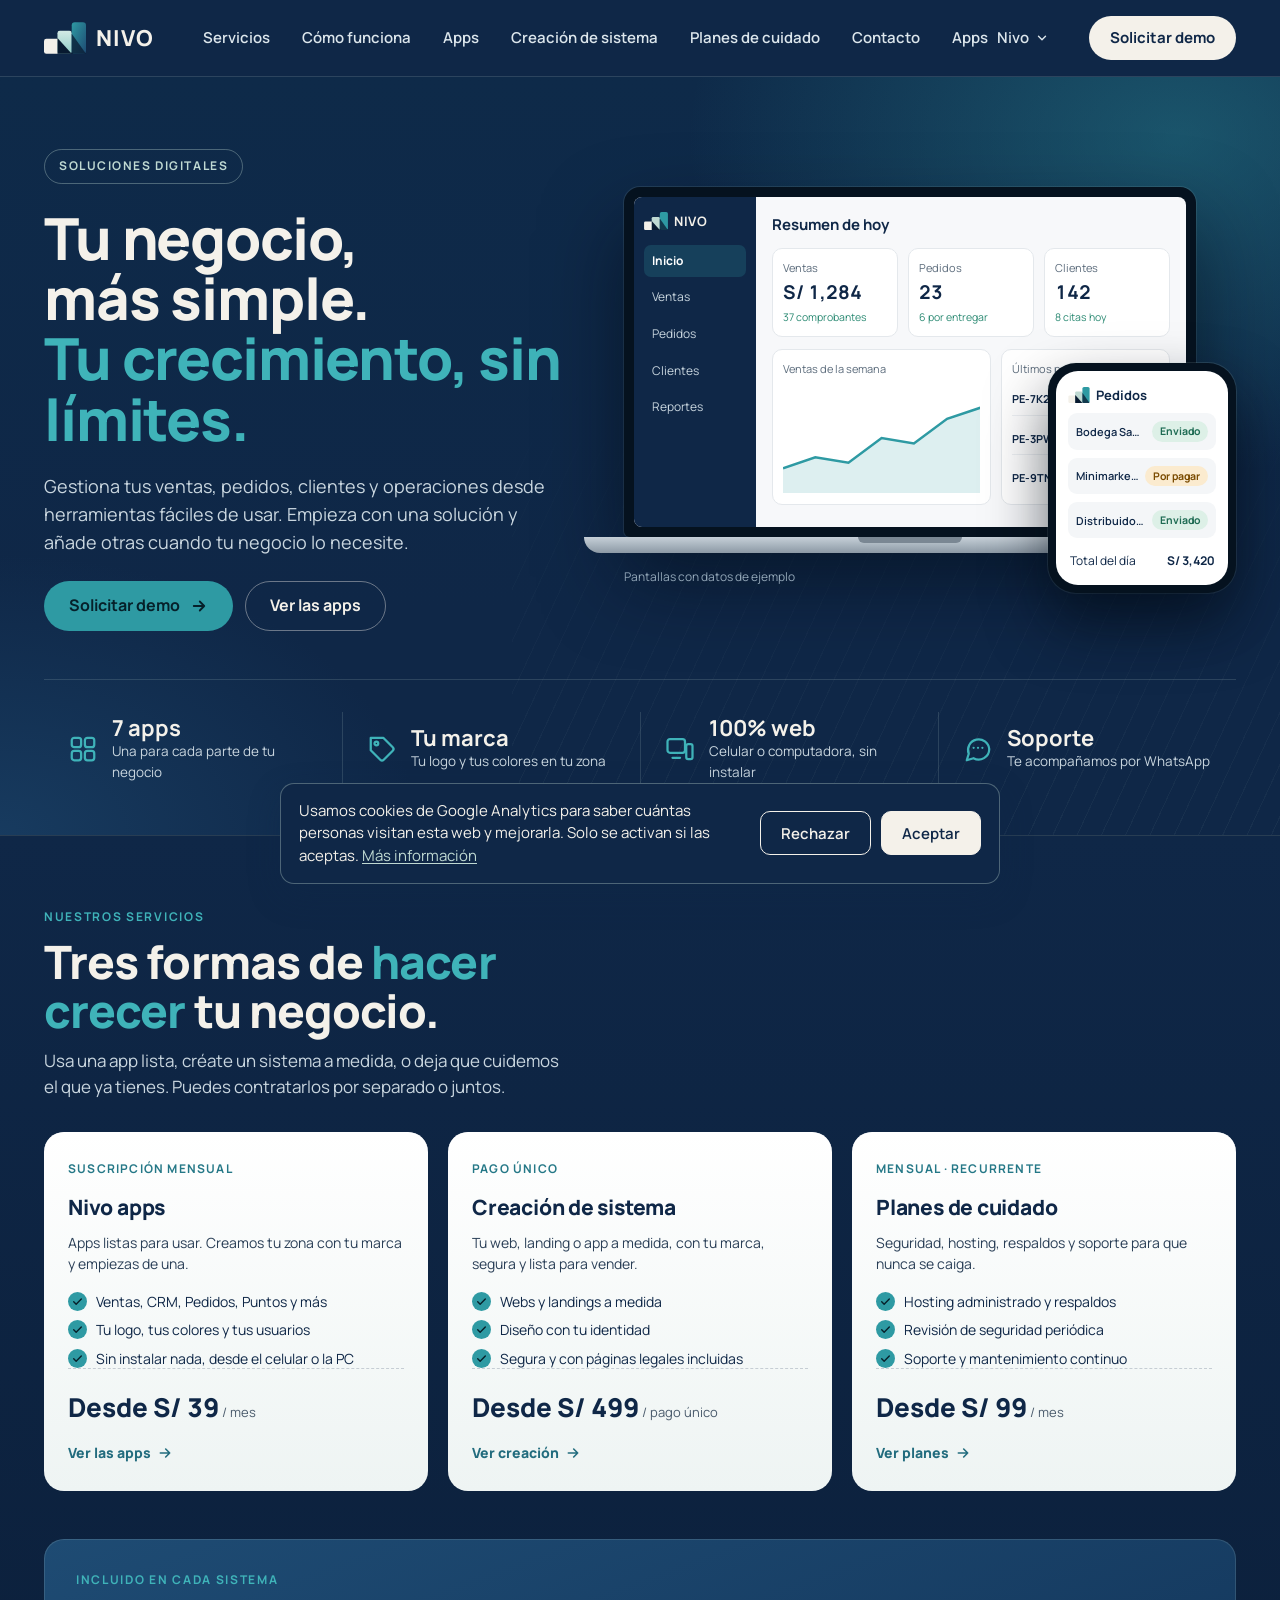
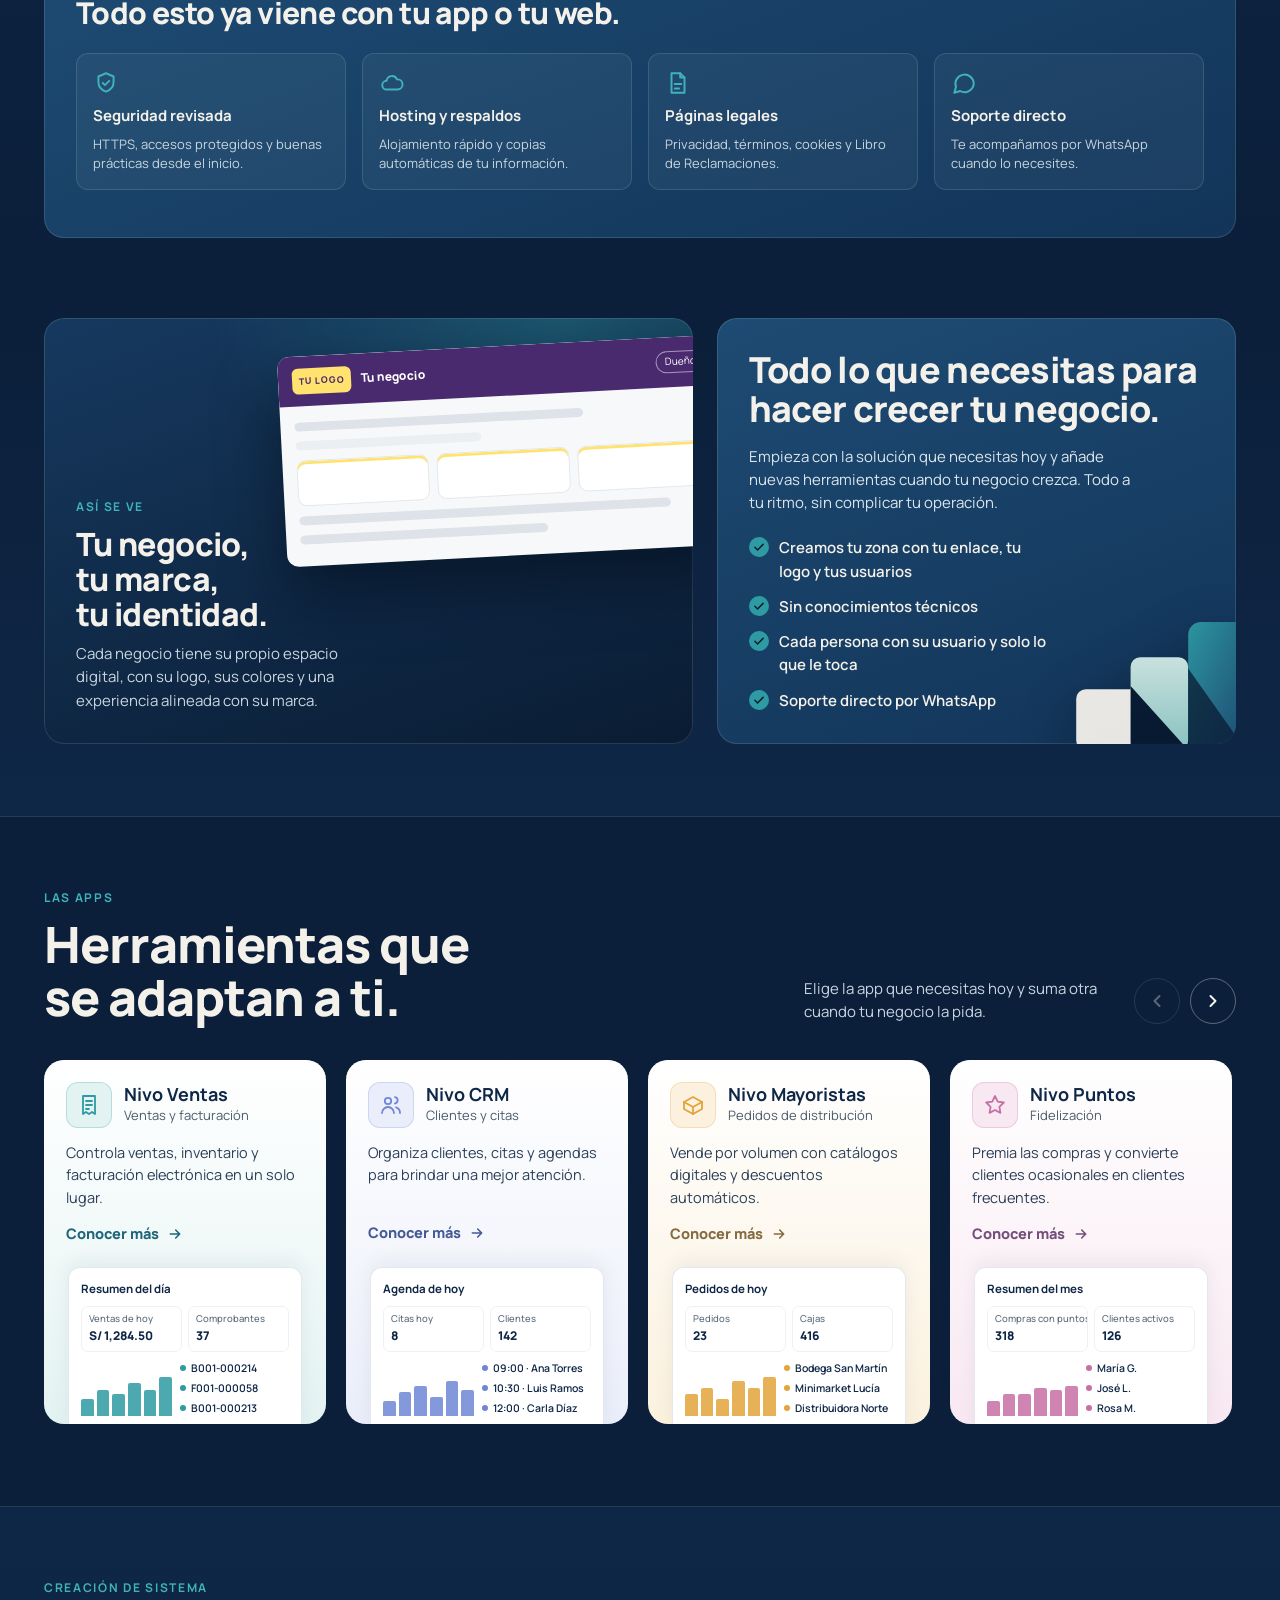
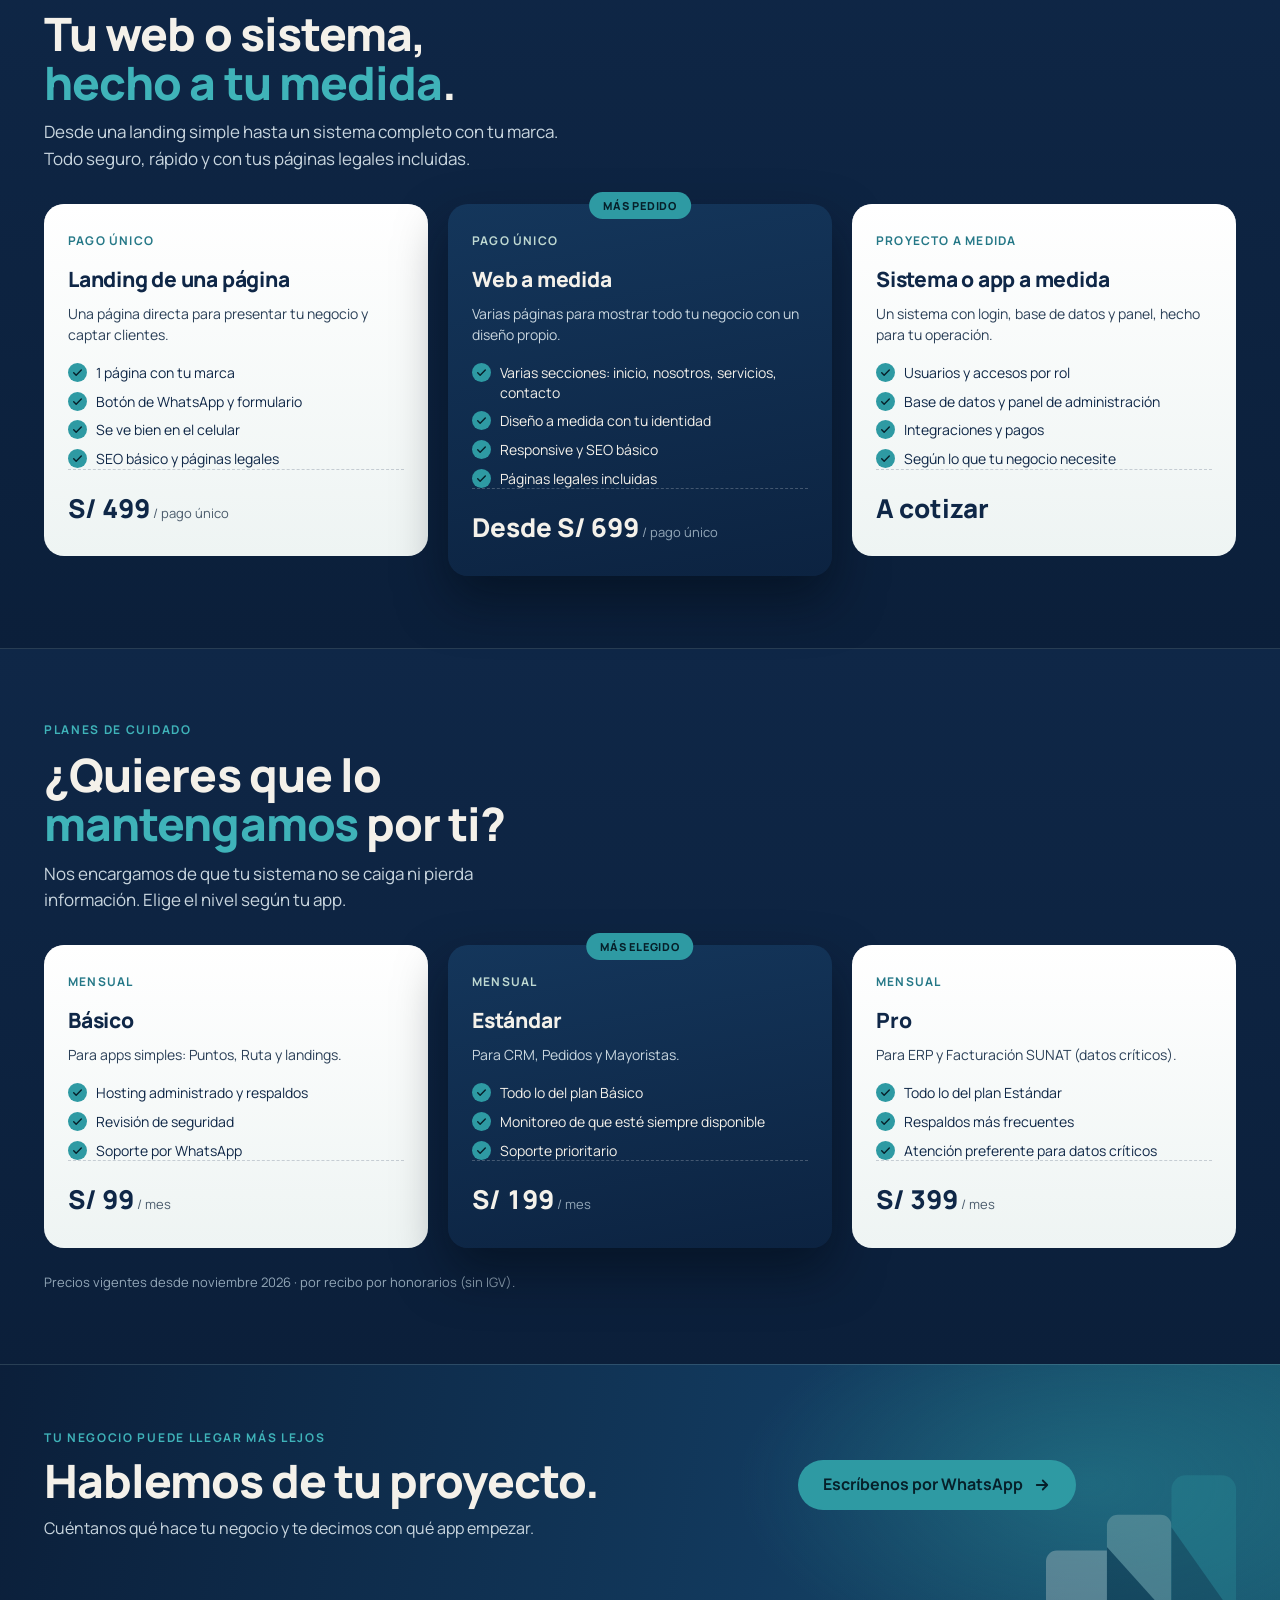
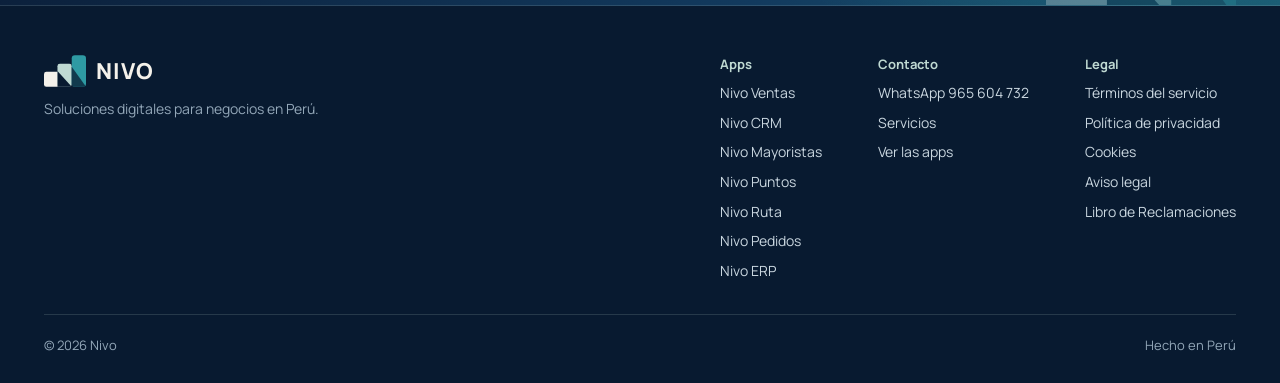
==== commit dcdbce6c: "Reordenar pagina en 6 secciones y detallar Creacion de sistema y Planes de cuidado Orden: Servicios " ====
--- a/index.html
+++ b/index.html
@@ -24,7 +24,7 @@
 <a class="saltar" href="#contenido">Saltar al contenido</a>
 <header class="cab"><div class="caja cab-in">
   <a class="marca" href="/" aria-label="Nivo, inicio"><svg class="" viewBox="0 0 106 80" aria-hidden="true"><defs><linearGradient id="n-b2" x1="0" y1="0" x2="0" y2="1"><stop offset="0" stop-color="#D3EAE5"/><stop offset="1" stop-color="#8FCBC6"/></linearGradient><linearGradient id="n-b3" x1="0" y1="0" x2="1" y2="1"><stop offset="0" stop-color="#2E9AA3"/><stop offset="1" stop-color="#1E4B73"/></linearGradient></defs><rect x="0" y="42" width="40" height="38" rx="6" fill="#F4F1EA"/><rect x="34" y="22" width="36" height="58" rx="6" fill="url(#n-b2)"/><path d="M34 40 L34 80 L70 80 Z" fill="#081A30"/><rect x="70" y="0" width="36" height="80" rx="8" fill="url(#n-b3)"/><path d="M70 29 L70 80 L106 80 Z" fill="#081A30" opacity=".75"/></svg><b>NIVO</b></a>
-  <nav class="cab-nav" aria-label="Secciones"><a href="#apps">Apps</a><a href="#plataforma">Cómo funciona</a><a href="#servicios">Servicios</a><a href="#contacto">Contacto</a></nav>
+  <nav class="cab-nav" aria-label="Secciones"><a href="#servicios">Servicios</a><a href="#plataforma">Cómo funciona</a><a href="#apps">Apps</a><a href="#creacion">Creación de sistema</a><a href="#planes-cuidado">Planes de cuidado</a><a href="#contacto">Contacto</a></nav>
   <details class="nivo-apps"><summary>Apps<span class="nivo-apps-n">&nbsp;Nivo</span><svg viewBox="0 0 24 24" fill="none" stroke="currentColor" stroke-width="2.4" stroke-linecap="round" stroke-linejoin="round" aria-hidden="true"><path d="M6 9l6 6 6-6"/></svg></summary><div class="nivo-apps-menu"><a class="nivo-apps-web" href="https://www.nivo-pe.workers.dev/" aria-current="page"><b>Nivo · web principal</b><span>Conoce todas las soluciones Nivo</span></a><span class="nivo-apps-titulo" aria-hidden="true">Apps</span><a href="https://ventas.nivo-pe.workers.dev/" class="p-ventas"><i></i>Nivo Ventas</a><a href="https://crm.nivo-pe.workers.dev/" class="p-crm"><i></i>Nivo CRM</a><a href="https://mayoristas.nivo-pe.workers.dev/" class="p-mayoristas"><i></i>Nivo Mayoristas</a><a href="https://puntos.nivo-pe.workers.dev/" class="p-puntos"><i></i>Nivo Puntos</a><a href="https://ruta.nivo-pe.workers.dev/" class="p-ruta"><i></i>Nivo Ruta</a><a href="https://pedidos.nivo-pe.workers.dev/" class="p-pedidos"><i></i>Nivo Pedidos</a><a href="https://erp.nivo-pe.workers.dev/" class="p-erp"><i></i>Nivo ERP</a></div></details>
   <a class="btn btn-claro btn-cab" href="https://wa.me/51965604732?text=Hola%2C%20quiero%20conocer%20las%20apps%20de%20Nivo." target="_blank" rel="noopener">Solicitar demo</a>
 </div></header>
@@ -66,49 +66,12 @@
   <li><svg viewBox="0 0 24 24" fill="none" stroke="currentColor" stroke-width="1.8" stroke-linecap="round" stroke-linejoin="round" aria-hidden="true"><path d="M21 12a8.5 8.5 0 0 1-12.6 7.4L3 21l1.6-5.2A8.5 8.5 0 1 1 21 12z"/><path d="M8.5 11h.01M12 11h.01M15.5 11h.01"/></svg><span><b>Soporte</b><small>Te acompañamos por WhatsApp</small></span></li>
 </ul></div>
 </section>
-<section class="apps" id="apps" aria-labelledby="t-apps"><div class="caja">
-  <div class="apps-cab">
-    <div><span class="eti">Las apps</span><h2 id="t-apps">Herramientas que <br>se adaptan a ti.</h2></div>
-    <div class="apps-der"><p>Elige la app que necesitas hoy y suma otra cuando tu negocio la pida.</p>
-      <div class="flechas"><button type="button" class="fl" id="ant" aria-label="Apps anteriores" aria-controls="carrusel"><svg viewBox="0 0 24 24" fill="none" stroke="currentColor" stroke-width="2.4" stroke-linecap="round" stroke-linejoin="round" aria-hidden="true"><path d="M15 6l-6 6 6 6"/></svg></button><button type="button" class="fl" id="sig" aria-label="Más apps" aria-controls="carrusel"><svg viewBox="0 0 24 24" fill="none" stroke="currentColor" stroke-width="2.4" stroke-linecap="round" stroke-linejoin="round" aria-hidden="true"><path d="M9 6l6 6-6 6"/></svg></button></div></div>
-  </div>
-  <ul class="carrusel" id="carrusel" tabindex="0" aria-label="Apps de Nivo"><li class="tarjeta app-ventas"><a href="https://ventas.nivo-pe.workers.dev/">
-  <span class="t-cab"><span class="t-ic"><svg viewBox="0 0 24 24" fill="none" stroke="currentColor" stroke-width="1.8" stroke-linecap="round" stroke-linejoin="round" aria-hidden="true"><path d="M6 3h12v18l-3-2-3 2-3-2-3 2z"/><path d="M9 8h6M9 12h6M9 16h3"/></svg></span><span><b>Nivo Ventas</b><small>Ventas y facturación</small></span></span>
-  <span class="t-txt">Controla ventas, inventario y facturación electrónica en un solo lugar.</span>
-  <span class="t-ir">Conocer más <svg viewBox="0 0 24 24" fill="none" stroke="currentColor" stroke-width="2.4" stroke-linecap="round" stroke-linejoin="round" aria-hidden="true"><path d="M5 12h14M13 6l6 6-6 6"/></svg></span>
-  <div class="mini" aria-hidden="true"><div class="mini-in"><b>Resumen del día</b><div class="mini-k"><span><small>Ventas de hoy</small>S/ 1,284.50</span><span><small>Comprobantes</small>37</span></div><div class="mini-f"><div class="mini-b"><i class="b40"></i><i class="b60"></i><i class="b50"></i><i class="b75"></i><i class="b60"></i><i class="b90"></i></div><div class="mini-t"><span><em></em>B001-000214</span><span><em></em>F001-000058</span><span><em></em>B001-000213</span></div></div></div></div></a></li><li class="tarjeta app-crm"><a href="https://crm.nivo-pe.workers.dev/">
-  <span class="t-cab"><span class="t-ic"><svg viewBox="0 0 24 24" fill="none" stroke="currentColor" stroke-width="1.8" stroke-linecap="round" stroke-linejoin="round" aria-hidden="true"><circle cx="9" cy="8" r="3.2"/><path d="M3 20c0-3.3 2.7-6 6-6s6 2.7 6 6"/><path d="M16 4.2a3.2 3.2 0 0 1 0 6.3M21 20c0-2.6-1.6-4.8-3.9-5.6"/></svg></span><span><b>Nivo CRM</b><small>Clientes y citas</small></span></span>
-  <span class="t-txt">Organiza clientes, citas y agendas para brindar una mejor atención.</span>
-  <span class="t-ir">Conocer más <svg viewBox="0 0 24 24" fill="none" stroke="currentColor" stroke-width="2.4" stroke-linecap="round" stroke-linejoin="round" aria-hidden="true"><path d="M5 12h14M13 6l6 6-6 6"/></svg></span>
-  <div class="mini" aria-hidden="true"><div class="mini-in"><b>Agenda de hoy</b><div class="mini-k"><span><small>Citas hoy</small>8</span><span><small>Clientes</small>142</span></div><div class="mini-f"><div class="mini-b"><i class="b35"></i><i class="b55"></i><i class="b70"></i><i class="b45"></i><i class="b80"></i><i class="b60"></i></div><div class="mini-t"><span><em></em>09:00 · Ana Torres</span><span><em></em>10:30 · Luis Ramos</span><span><em></em>12:00 · Carla Díaz</span></div></div></div></div></a></li><li class="tarjeta app-mayoristas"><a href="https://mayoristas.nivo-pe.workers.dev/">
-  <span class="t-cab"><span class="t-ic"><svg viewBox="0 0 24 24" fill="none" stroke="currentColor" stroke-width="1.8" stroke-linecap="round" stroke-linejoin="round" aria-hidden="true"><path d="M3 9l9-5 9 5-9 5z"/><path d="M3 9v7l9 5 9-5V9"/><path d="M12 14v7"/></svg></span><span><b>Nivo Mayoristas</b><small>Pedidos de distribución</small></span></span>
-  <span class="t-txt">Vende por volumen con catálogos digitales y descuentos automáticos.</span>
-  <span class="t-ir">Conocer más <svg viewBox="0 0 24 24" fill="none" stroke="currentColor" stroke-width="2.4" stroke-linecap="round" stroke-linejoin="round" aria-hidden="true"><path d="M5 12h14M13 6l6 6-6 6"/></svg></span>
-  <div class="mini" aria-hidden="true"><div class="mini-in"><b>Pedidos de hoy</b><div class="mini-k"><span><small>Pedidos</small>23</span><span><small>Cajas</small>416</span></div><div class="mini-f"><div class="mini-b"><i class="b50"></i><i class="b65"></i><i class="b40"></i><i class="b80"></i><i class="b65"></i><i class="b90"></i></div><div class="mini-t"><span><em></em>Bodega San Martín</span><span><em></em>Minimarket Lucía</span><span><em></em>Distribuidora Norte</span></div></div></div></div></a></li><li class="tarjeta app-puntos"><a href="https://puntos.nivo-pe.workers.dev/">
-  <span class="t-cab"><span class="t-ic"><svg viewBox="0 0 24 24" fill="none" stroke="currentColor" stroke-width="1.8" stroke-linecap="round" stroke-linejoin="round" aria-hidden="true"><path d="M12 3l2.7 5.6 6.1.9-4.4 4.3 1 6.1L12 17l-5.4 2.9 1-6.1L3.2 9.5l6.1-.9z"/></svg></span><span><b>Nivo Puntos</b><small>Fidelización</small></span></span>
-  <span class="t-txt">Premia las compras y convierte clientes ocasionales en clientes frecuentes.</span>
-  <span class="t-ir">Conocer más <svg viewBox="0 0 24 24" fill="none" stroke="currentColor" stroke-width="2.4" stroke-linecap="round" stroke-linejoin="round" aria-hidden="true"><path d="M5 12h14M13 6l6 6-6 6"/></svg></span>
-  <div class="mini" aria-hidden="true"><div class="mini-in"><b>Resumen del mes</b><div class="mini-k"><span><small>Compras con puntos</small>318</span><span><small>Clientes activos</small>126</span></div><div class="mini-f"><div class="mini-b"><i class="b35"></i><i class="b50"></i><i class="b50"></i><i class="b65"></i><i class="b60"></i><i class="b70"></i></div><div class="mini-t"><span><em></em>María G.</span><span><em></em>José L.</span><span><em></em>Rosa M.</span></div></div></div></div></a></li><li class="tarjeta app-ruta"><a href="https://ruta.nivo-pe.workers.dev/">
-  <span class="t-cab"><span class="t-ic"><svg viewBox="0 0 24 24" fill="none" stroke="currentColor" stroke-width="1.8" stroke-linecap="round" stroke-linejoin="round" aria-hidden="true"><circle cx="6" cy="18" r="2.2"/><circle cx="18" cy="6" r="2.2"/><path d="M8.2 18H15a3.5 3.5 0 0 0 0-7H9a3.5 3.5 0 0 1 0-7h6.8"/></svg></span><span><b>Nivo Ruta</b><small>Rutas de visita</small></span></span>
-  <span class="t-txt">Organiza las visitas de tu equipo y aprovecha mejor cada recorrido.</span>
-  <span class="t-ir">Conocer más <svg viewBox="0 0 24 24" fill="none" stroke="currentColor" stroke-width="2.4" stroke-linecap="round" stroke-linejoin="round" aria-hidden="true"><path d="M5 12h14M13 6l6 6-6 6"/></svg></span>
-  <div class="mini" aria-hidden="true"><div class="mini-in"><b>Rutas de hoy</b><div class="mini-k"><span><small>Visitas</small>14 / 22</span><span><small>Kilómetros</small>48.5</span></div><div class="mini-f"><div class="mini-b"><i class="b60"></i><i class="b40"></i><i class="b75"></i><i class="b50"></i><i class="b70"></i><i class="b45"></i></div><div class="mini-t"><span><em></em>José L. · transporte</span><span><em></em>Ana R. · transporte</span><span><em></em>Farmacia del Pueblo</span></div></div></div></div></a></li><li class="tarjeta app-pedidos"><a href="https://pedidos.nivo-pe.workers.dev/">
-  <span class="t-cab"><span class="t-ic"><svg viewBox="0 0 24 24" fill="none" stroke="currentColor" stroke-width="1.8" stroke-linecap="round" stroke-linejoin="round" aria-hidden="true"><path d="M5 8h14l-1.2 12.2a1 1 0 0 1-1 .8H7.2a1 1 0 0 1-1-.8z"/><path d="M9 8V6.5a3 3 0 0 1 6 0V8"/></svg></span><span><b>Nivo Pedidos</b><small>Tienda y producción</small></span></span>
-  <span class="t-txt">Recibe pedidos online, gestiona pagos y organiza tu producción por etapas.</span>
-  <span class="t-ir">Conocer más <svg viewBox="0 0 24 24" fill="none" stroke="currentColor" stroke-width="2.4" stroke-linecap="round" stroke-linejoin="round" aria-hidden="true"><path d="M5 12h14M13 6l6 6-6 6"/></svg></span>
-  <div class="mini" aria-hidden="true"><div class="mini-in"><b>Producción</b><div class="mini-k"><span><small>En proceso</small>12</span><span><small>Pagos por confirmar</small>2</span></div><div class="mini-f"><div class="mini-b"><i class="b45"></i><i class="b60"></i><i class="b50"></i><i class="b70"></i><i class="b60"></i><i class="b75"></i></div><div class="mini-t"><span><em></em>PE-7K2QM</span><span><em></em>PE-3PW8X</span><span><em></em>PE-9TN4L</span></div></div></div></div></a></li><li class="tarjeta app-erp"><a href="https://erp.nivo-pe.workers.dev/">
-  <span class="t-cab"><span class="t-ic"><svg viewBox="0 0 24 24" fill="none" stroke="currentColor" stroke-width="1.8" stroke-linecap="round" stroke-linejoin="round" aria-hidden="true"><path d="M3 21V9l9-5 9 5v12"/><path d="M7 21v-8h10v8"/><path d="M7 17h10"/></svg></span><span><b>Nivo ERP</b><small>Inventario y almacenes</small></span></span>
-  <span class="t-txt">Une pedidos, stock, almacenes y despachos en un solo sistema, sin vender dos veces lo mismo.</span>
-  <span class="t-ir">Conocer más <svg viewBox="0 0 24 24" fill="none" stroke="currentColor" stroke-width="2.4" stroke-linecap="round" stroke-linejoin="round" aria-hidden="true"><path d="M5 12h14M13 6l6 6-6 6"/></svg></span>
-  <div class="mini" aria-hidden="true"><div class="mini-in"><b>Almacén principal</b><div class="mini-k"><span><small>Disponible</small>84 cajas</span><span><small>Reservado</small>36</span></div><div class="mini-f"><div class="mini-b"><i class="b70"></i><i class="b55"></i><i class="b80"></i><i class="b45"></i><i class="b65"></i><i class="b75"></i></div><div class="mini-t"><span><em></em>PED-0142 · confirmado</span><span><em></em>PED-0141 · despachado</span><span><em></em>Almacén norte</span></div></div></div></div></a></li></ul>
-</div></section>
 <section class="servicios" id="servicios" aria-labelledby="t-serv"><div class="caja">
   <div class="sv-cab">
     <span class="eti">Nuestros servicios</span>
     <h2 id="t-serv">Tres formas de <em>hacer crecer</em> tu negocio.</h2>
     <p>Usa una app lista, créate un sistema a medida, o deja que cuidemos el que ya tienes. Puedes contratarlos por separado o juntos.</p>
   </div>
-
   <div class="sv-grid">
     <article class="sv-plan">
       <span class="sv-k">Suscripción mensual</span>
@@ -120,13 +83,8 @@
         <li><svg viewBox="0 0 24 24" fill="none" stroke="currentColor" stroke-width="2.6" stroke-linecap="round" stroke-linejoin="round" aria-hidden="true"><path d="M5 12.5l4.5 4.5L19 7.5"/></svg>Sin instalar nada, desde el celular o la PC</li>
       </ul>
       <div class="sv-precio"><span class="sv-monto num">Desde S/ 39</span> <span class="sv-per">/ mes</span></div>
-      <button class="sv-toggle" type="button" aria-expanded="false" aria-controls="sv-opt-apps"><span>Ver opciones</span> <svg viewBox="0 0 24 24" fill="none" stroke="currentColor" stroke-width="2.4" stroke-linecap="round" stroke-linejoin="round" aria-hidden="true"><path d="M6 9l6 6 6-6"/></svg></button>
-      <div class="sv-opts" id="sv-opt-apps" hidden>
-        <div class="sv-opt"><span>Apps disponibles</span><b>Ventas · CRM · ERP…</b></div>
-        <div class="sv-opt"><span>Tu zona con tu marca</span><b>Incluido</b></div>
-      </div>
-    </article>
-
+      <a class="sv-vermas" href="#apps">Ver las apps <svg viewBox="0 0 24 24" fill="none" stroke="currentColor" stroke-width="2.4" stroke-linecap="round" stroke-linejoin="round" aria-hidden="true"><path d="M5 12h14M13 6l6 6-6 6"/></svg></a>
+    </article>
     <article class="sv-plan">
       <span class="sv-k">Pago único</span>
       <h4>Creación de sistema</h4>
@@ -137,13 +95,8 @@
         <li><svg viewBox="0 0 24 24" fill="none" stroke="currentColor" stroke-width="2.6" stroke-linecap="round" stroke-linejoin="round" aria-hidden="true"><path d="M5 12.5l4.5 4.5L19 7.5"/></svg>Segura y con páginas legales incluidas</li>
       </ul>
       <div class="sv-precio"><span class="sv-monto num">Desde S/ 499</span> <span class="sv-per">/ pago único</span></div>
-      <button class="sv-toggle" type="button" aria-expanded="false" aria-controls="sv-opt-crear"><span>Ver opciones</span> <svg viewBox="0 0 24 24" fill="none" stroke="currentColor" stroke-width="2.4" stroke-linecap="round" stroke-linejoin="round" aria-hidden="true"><path d="M6 9l6 6 6-6"/></svg></button>
-      <div class="sv-opts" id="sv-opt-crear" hidden>
-        <div class="sv-opt"><span>Landing de una página</span><b class="num">Desde S/ 499</b></div>
-        <div class="sv-opt"><span>Web o app a medida</span><b class="num">Desde S/ 699</b></div>
-      </div>
-    </article>
-
+      <a class="sv-vermas" href="#creacion">Ver creación <svg viewBox="0 0 24 24" fill="none" stroke="currentColor" stroke-width="2.4" stroke-linecap="round" stroke-linejoin="round" aria-hidden="true"><path d="M5 12h14M13 6l6 6-6 6"/></svg></a>
+    </article>
     <article class="sv-plan">
       <span class="sv-k">Mensual · recurrente</span>
       <h4>Planes de cuidado</h4>
@@ -154,15 +107,9 @@
         <li><svg viewBox="0 0 24 24" fill="none" stroke="currentColor" stroke-width="2.6" stroke-linecap="round" stroke-linejoin="round" aria-hidden="true"><path d="M5 12.5l4.5 4.5L19 7.5"/></svg>Soporte y mantenimiento continuo</li>
       </ul>
       <div class="sv-precio"><span class="sv-monto num">Desde S/ 99</span> <span class="sv-per">/ mes</span></div>
-      <button class="sv-toggle" type="button" aria-expanded="false" aria-controls="sv-opt-cuidado"><span>Ver opciones</span> <svg viewBox="0 0 24 24" fill="none" stroke="currentColor" stroke-width="2.4" stroke-linecap="round" stroke-linejoin="round" aria-hidden="true"><path d="M6 9l6 6 6-6"/></svg></button>
-      <div class="sv-opts" id="sv-opt-cuidado" hidden>
-        <div class="sv-opt"><span>Básico — Puntos, Ruta, landings</span><b class="num">S/ 99</b></div>
-        <div class="sv-opt"><span>Estándar — CRM, Pedidos, Mayoristas</span><b class="num">S/ 199</b></div>
-        <div class="sv-opt"><span>Pro — ERP, Facturación SUNAT</span><b class="num">S/ 399</b></div>
-      </div>
-    </article>
-  </div>
-
+      <a class="sv-vermas" href="#planes-cuidado">Ver planes <svg viewBox="0 0 24 24" fill="none" stroke="currentColor" stroke-width="2.4" stroke-linecap="round" stroke-linejoin="round" aria-hidden="true"><path d="M5 12h14M13 6l6 6-6 6"/></svg></a>
+    </article>
+  </div>
   <div class="sv-incluido">
     <span class="eti">Incluido en cada sistema</span>
     <h3>Todo esto ya viene con tu app o tu web.</h3>
@@ -173,9 +120,6 @@
       <li><svg viewBox="0 0 24 24" fill="none" stroke="currentColor" stroke-width="1.8" stroke-linecap="round" stroke-linejoin="round" aria-hidden="true"><path d="M21 12a8.5 8.5 0 0 1-12.6 7.4L3 21l1.6-5.2A8.5 8.5 0 1 1 21 12z"/></svg><b>Soporte directo</b><small>Te acompañamos por WhatsApp cuando lo necesites.</small></li>
     </ul>
   </div>
-
-  <div class="botones sv-cta"><a class="btn btn-acento" href="https://wa.me/51965604732?text=Hola%2C%20quiero%20conocer%20los%20servicios%20de%20Nivo." target="_blank" rel="noopener">Conversemos tu proyecto <svg viewBox="0 0 24 24" fill="none" stroke="currentColor" stroke-width="2.4" stroke-linecap="round" stroke-linejoin="round" aria-hidden="true"><path d="M5 12h14M13 6l6 6-6 6"/></svg></a></div>
-  <p class="sv-vig">Precios vigentes desde noviembre 2026 · por recibo por honorarios (sin IGV).</p>
 </div></section>
 <section class="plataforma" id="plataforma" aria-labelledby="t-plat"><div class="caja plat-in">
   <div class="vitrina">
@@ -197,6 +141,132 @@
     <svg class="plat-simb" viewBox="0 0 106 80" aria-hidden="true"><defs><linearGradient id="n-b2" x1="0" y1="0" x2="0" y2="1"><stop offset="0" stop-color="#D3EAE5"/><stop offset="1" stop-color="#8FCBC6"/></linearGradient><linearGradient id="n-b3" x1="0" y1="0" x2="1" y2="1"><stop offset="0" stop-color="#2E9AA3"/><stop offset="1" stop-color="#1E4B73"/></linearGradient></defs><rect x="0" y="42" width="40" height="38" rx="6" fill="#F4F1EA"/><rect x="34" y="22" width="36" height="58" rx="6" fill="url(#n-b2)"/><path d="M34 40 L34 80 L70 80 Z" fill="#081A30"/><rect x="70" y="0" width="36" height="80" rx="8" fill="url(#n-b3)"/><path d="M70 29 L70 80 L106 80 Z" fill="#081A30" opacity=".75"/></svg>
   </div>
 </div></section>
+<section class="apps" id="apps" aria-labelledby="t-apps"><div class="caja">
+  <div class="apps-cab">
+    <div><span class="eti">Las apps</span><h2 id="t-apps">Herramientas que <br>se adaptan a ti.</h2></div>
+    <div class="apps-der"><p>Elige la app que necesitas hoy y suma otra cuando tu negocio la pida.</p>
+      <div class="flechas"><button type="button" class="fl" id="ant" aria-label="Apps anteriores" aria-controls="carrusel"><svg viewBox="0 0 24 24" fill="none" stroke="currentColor" stroke-width="2.4" stroke-linecap="round" stroke-linejoin="round" aria-hidden="true"><path d="M15 6l-6 6 6 6"/></svg></button><button type="button" class="fl" id="sig" aria-label="Más apps" aria-controls="carrusel"><svg viewBox="0 0 24 24" fill="none" stroke="currentColor" stroke-width="2.4" stroke-linecap="round" stroke-linejoin="round" aria-hidden="true"><path d="M9 6l6 6-6 6"/></svg></button></div></div>
+  </div>
+  <ul class="carrusel" id="carrusel" tabindex="0" aria-label="Apps de Nivo"><li class="tarjeta app-ventas"><a href="https://ventas.nivo-pe.workers.dev/">
+  <span class="t-cab"><span class="t-ic"><svg viewBox="0 0 24 24" fill="none" stroke="currentColor" stroke-width="1.8" stroke-linecap="round" stroke-linejoin="round" aria-hidden="true"><path d="M6 3h12v18l-3-2-3 2-3-2-3 2z"/><path d="M9 8h6M9 12h6M9 16h3"/></svg></span><span><b>Nivo Ventas</b><small>Ventas y facturación</small></span></span>
+  <span class="t-txt">Controla ventas, inventario y facturación electrónica en un solo lugar.</span>
+  <span class="t-ir">Conocer más <svg viewBox="0 0 24 24" fill="none" stroke="currentColor" stroke-width="2.4" stroke-linecap="round" stroke-linejoin="round" aria-hidden="true"><path d="M5 12h14M13 6l6 6-6 6"/></svg></span>
+  <div class="mini" aria-hidden="true"><div class="mini-in"><b>Resumen del día</b><div class="mini-k"><span><small>Ventas de hoy</small>S/ 1,284.50</span><span><small>Comprobantes</small>37</span></div><div class="mini-f"><div class="mini-b"><i class="b40"></i><i class="b60"></i><i class="b50"></i><i class="b75"></i><i class="b60"></i><i class="b90"></i></div><div class="mini-t"><span><em></em>B001-000214</span><span><em></em>F001-000058</span><span><em></em>B001-000213</span></div></div></div></div></a></li><li class="tarjeta app-crm"><a href="https://crm.nivo-pe.workers.dev/">
+  <span class="t-cab"><span class="t-ic"><svg viewBox="0 0 24 24" fill="none" stroke="currentColor" stroke-width="1.8" stroke-linecap="round" stroke-linejoin="round" aria-hidden="true"><circle cx="9" cy="8" r="3.2"/><path d="M3 20c0-3.3 2.7-6 6-6s6 2.7 6 6"/><path d="M16 4.2a3.2 3.2 0 0 1 0 6.3M21 20c0-2.6-1.6-4.8-3.9-5.6"/></svg></span><span><b>Nivo CRM</b><small>Clientes y citas</small></span></span>
+  <span class="t-txt">Organiza clientes, citas y agendas para brindar una mejor atención.</span>
+  <span class="t-ir">Conocer más <svg viewBox="0 0 24 24" fill="none" stroke="currentColor" stroke-width="2.4" stroke-linecap="round" stroke-linejoin="round" aria-hidden="true"><path d="M5 12h14M13 6l6 6-6 6"/></svg></span>
+  <div class="mini" aria-hidden="true"><div class="mini-in"><b>Agenda de hoy</b><div class="mini-k"><span><small>Citas hoy</small>8</span><span><small>Clientes</small>142</span></div><div class="mini-f"><div class="mini-b"><i class="b35"></i><i class="b55"></i><i class="b70"></i><i class="b45"></i><i class="b80"></i><i class="b60"></i></div><div class="mini-t"><span><em></em>09:00 · Ana Torres</span><span><em></em>10:30 · Luis Ramos</span><span><em></em>12:00 · Carla Díaz</span></div></div></div></div></a></li><li class="tarjeta app-mayoristas"><a href="https://mayoristas.nivo-pe.workers.dev/">
+  <span class="t-cab"><span class="t-ic"><svg viewBox="0 0 24 24" fill="none" stroke="currentColor" stroke-width="1.8" stroke-linecap="round" stroke-linejoin="round" aria-hidden="true"><path d="M3 9l9-5 9 5-9 5z"/><path d="M3 9v7l9 5 9-5V9"/><path d="M12 14v7"/></svg></span><span><b>Nivo Mayoristas</b><small>Pedidos de distribución</small></span></span>
+  <span class="t-txt">Vende por volumen con catálogos digitales y descuentos automáticos.</span>
+  <span class="t-ir">Conocer más <svg viewBox="0 0 24 24" fill="none" stroke="currentColor" stroke-width="2.4" stroke-linecap="round" stroke-linejoin="round" aria-hidden="true"><path d="M5 12h14M13 6l6 6-6 6"/></svg></span>
+  <div class="mini" aria-hidden="true"><div class="mini-in"><b>Pedidos de hoy</b><div class="mini-k"><span><small>Pedidos</small>23</span><span><small>Cajas</small>416</span></div><div class="mini-f"><div class="mini-b"><i class="b50"></i><i class="b65"></i><i class="b40"></i><i class="b80"></i><i class="b65"></i><i class="b90"></i></div><div class="mini-t"><span><em></em>Bodega San Martín</span><span><em></em>Minimarket Lucía</span><span><em></em>Distribuidora Norte</span></div></div></div></div></a></li><li class="tarjeta app-puntos"><a href="https://puntos.nivo-pe.workers.dev/">
+  <span class="t-cab"><span class="t-ic"><svg viewBox="0 0 24 24" fill="none" stroke="currentColor" stroke-width="1.8" stroke-linecap="round" stroke-linejoin="round" aria-hidden="true"><path d="M12 3l2.7 5.6 6.1.9-4.4 4.3 1 6.1L12 17l-5.4 2.9 1-6.1L3.2 9.5l6.1-.9z"/></svg></span><span><b>Nivo Puntos</b><small>Fidelización</small></span></span>
+  <span class="t-txt">Premia las compras y convierte clientes ocasionales en clientes frecuentes.</span>
+  <span class="t-ir">Conocer más <svg viewBox="0 0 24 24" fill="none" stroke="currentColor" stroke-width="2.4" stroke-linecap="round" stroke-linejoin="round" aria-hidden="true"><path d="M5 12h14M13 6l6 6-6 6"/></svg></span>
+  <div class="mini" aria-hidden="true"><div class="mini-in"><b>Resumen del mes</b><div class="mini-k"><span><small>Compras con puntos</small>318</span><span><small>Clientes activos</small>126</span></div><div class="mini-f"><div class="mini-b"><i class="b35"></i><i class="b50"></i><i class="b50"></i><i class="b65"></i><i class="b60"></i><i class="b70"></i></div><div class="mini-t"><span><em></em>María G.</span><span><em></em>José L.</span><span><em></em>Rosa M.</span></div></div></div></div></a></li><li class="tarjeta app-ruta"><a href="https://ruta.nivo-pe.workers.dev/">
+  <span class="t-cab"><span class="t-ic"><svg viewBox="0 0 24 24" fill="none" stroke="currentColor" stroke-width="1.8" stroke-linecap="round" stroke-linejoin="round" aria-hidden="true"><circle cx="6" cy="18" r="2.2"/><circle cx="18" cy="6" r="2.2"/><path d="M8.2 18H15a3.5 3.5 0 0 0 0-7H9a3.5 3.5 0 0 1 0-7h6.8"/></svg></span><span><b>Nivo Ruta</b><small>Rutas de visita</small></span></span>
+  <span class="t-txt">Organiza las visitas de tu equipo y aprovecha mejor cada recorrido.</span>
+  <span class="t-ir">Conocer más <svg viewBox="0 0 24 24" fill="none" stroke="currentColor" stroke-width="2.4" stroke-linecap="round" stroke-linejoin="round" aria-hidden="true"><path d="M5 12h14M13 6l6 6-6 6"/></svg></span>
+  <div class="mini" aria-hidden="true"><div class="mini-in"><b>Rutas de hoy</b><div class="mini-k"><span><small>Visitas</small>14 / 22</span><span><small>Kilómetros</small>48.5</span></div><div class="mini-f"><div class="mini-b"><i class="b60"></i><i class="b40"></i><i class="b75"></i><i class="b50"></i><i class="b70"></i><i class="b45"></i></div><div class="mini-t"><span><em></em>José L. · transporte</span><span><em></em>Ana R. · transporte</span><span><em></em>Farmacia del Pueblo</span></div></div></div></div></a></li><li class="tarjeta app-pedidos"><a href="https://pedidos.nivo-pe.workers.dev/">
+  <span class="t-cab"><span class="t-ic"><svg viewBox="0 0 24 24" fill="none" stroke="currentColor" stroke-width="1.8" stroke-linecap="round" stroke-linejoin="round" aria-hidden="true"><path d="M5 8h14l-1.2 12.2a1 1 0 0 1-1 .8H7.2a1 1 0 0 1-1-.8z"/><path d="M9 8V6.5a3 3 0 0 1 6 0V8"/></svg></span><span><b>Nivo Pedidos</b><small>Tienda y producción</small></span></span>
+  <span class="t-txt">Recibe pedidos online, gestiona pagos y organiza tu producción por etapas.</span>
+  <span class="t-ir">Conocer más <svg viewBox="0 0 24 24" fill="none" stroke="currentColor" stroke-width="2.4" stroke-linecap="round" stroke-linejoin="round" aria-hidden="true"><path d="M5 12h14M13 6l6 6-6 6"/></svg></span>
+  <div class="mini" aria-hidden="true"><div class="mini-in"><b>Producción</b><div class="mini-k"><span><small>En proceso</small>12</span><span><small>Pagos por confirmar</small>2</span></div><div class="mini-f"><div class="mini-b"><i class="b45"></i><i class="b60"></i><i class="b50"></i><i class="b70"></i><i class="b60"></i><i class="b75"></i></div><div class="mini-t"><span><em></em>PE-7K2QM</span><span><em></em>PE-3PW8X</span><span><em></em>PE-9TN4L</span></div></div></div></div></a></li><li class="tarjeta app-erp"><a href="https://erp.nivo-pe.workers.dev/">
+  <span class="t-cab"><span class="t-ic"><svg viewBox="0 0 24 24" fill="none" stroke="currentColor" stroke-width="1.8" stroke-linecap="round" stroke-linejoin="round" aria-hidden="true"><path d="M3 21V9l9-5 9 5v12"/><path d="M7 21v-8h10v8"/><path d="M7 17h10"/></svg></span><span><b>Nivo ERP</b><small>Inventario y almacenes</small></span></span>
+  <span class="t-txt">Une pedidos, stock, almacenes y despachos en un solo sistema, sin vender dos veces lo mismo.</span>
+  <span class="t-ir">Conocer más <svg viewBox="0 0 24 24" fill="none" stroke="currentColor" stroke-width="2.4" stroke-linecap="round" stroke-linejoin="round" aria-hidden="true"><path d="M5 12h14M13 6l6 6-6 6"/></svg></span>
+  <div class="mini" aria-hidden="true"><div class="mini-in"><b>Almacén principal</b><div class="mini-k"><span><small>Disponible</small>84 cajas</span><span><small>Reservado</small>36</span></div><div class="mini-f"><div class="mini-b"><i class="b70"></i><i class="b55"></i><i class="b80"></i><i class="b45"></i><i class="b65"></i><i class="b75"></i></div><div class="mini-t"><span><em></em>PED-0142 · confirmado</span><span><em></em>PED-0141 · despachado</span><span><em></em>Almacén norte</span></div></div></div></div></a></li></ul>
+</div></section>
+<section class="servicios" id="creacion" aria-labelledby="t-crea"><div class="caja">
+  <div class="sv-cab">
+    <span class="eti">Creación de sistema</span>
+    <h2 id="t-crea">Tu web o sistema, <em>hecho a tu medida</em>.</h2>
+    <p>Desde una landing simple hasta un sistema completo con tu marca. Todo seguro, rápido y con tus páginas legales incluidas.</p>
+  </div>
+  <div class="sv-grid">
+    <article class="sv-plan">
+      <span class="sv-k">Pago único</span>
+      <h4>Landing de una página</h4>
+      <p class="sv-desc">Una página directa para presentar tu negocio y captar clientes.</p>
+      <ul class="sv-ul">
+        <li><svg viewBox="0 0 24 24" fill="none" stroke="currentColor" stroke-width="2.6" stroke-linecap="round" stroke-linejoin="round" aria-hidden="true"><path d="M5 12.5l4.5 4.5L19 7.5"/></svg>1 página con tu marca</li>
+        <li><svg viewBox="0 0 24 24" fill="none" stroke="currentColor" stroke-width="2.6" stroke-linecap="round" stroke-linejoin="round" aria-hidden="true"><path d="M5 12.5l4.5 4.5L19 7.5"/></svg>Botón de WhatsApp y formulario</li>
+        <li><svg viewBox="0 0 24 24" fill="none" stroke="currentColor" stroke-width="2.6" stroke-linecap="round" stroke-linejoin="round" aria-hidden="true"><path d="M5 12.5l4.5 4.5L19 7.5"/></svg>Se ve bien en el celular</li>
+        <li><svg viewBox="0 0 24 24" fill="none" stroke="currentColor" stroke-width="2.6" stroke-linecap="round" stroke-linejoin="round" aria-hidden="true"><path d="M5 12.5l4.5 4.5L19 7.5"/></svg>SEO básico y páginas legales</li>
+      </ul>
+      <div class="sv-precio"><span class="sv-monto num">S/ 499</span> <span class="sv-per">/ pago único</span></div>
+    </article>
+    <article class="sv-plan destacado">
+      <span class="sv-cinta">Más pedido</span>
+      <span class="sv-k">Pago único</span>
+      <h4>Web a medida</h4>
+      <p class="sv-desc">Varias páginas para mostrar todo tu negocio con un diseño propio.</p>
+      <ul class="sv-ul">
+        <li><svg viewBox="0 0 24 24" fill="none" stroke="currentColor" stroke-width="2.6" stroke-linecap="round" stroke-linejoin="round" aria-hidden="true"><path d="M5 12.5l4.5 4.5L19 7.5"/></svg>Varias secciones: inicio, nosotros, servicios, contacto</li>
+        <li><svg viewBox="0 0 24 24" fill="none" stroke="currentColor" stroke-width="2.6" stroke-linecap="round" stroke-linejoin="round" aria-hidden="true"><path d="M5 12.5l4.5 4.5L19 7.5"/></svg>Diseño a medida con tu identidad</li>
+        <li><svg viewBox="0 0 24 24" fill="none" stroke="currentColor" stroke-width="2.6" stroke-linecap="round" stroke-linejoin="round" aria-hidden="true"><path d="M5 12.5l4.5 4.5L19 7.5"/></svg>Responsive y SEO básico</li>
+        <li><svg viewBox="0 0 24 24" fill="none" stroke="currentColor" stroke-width="2.6" stroke-linecap="round" stroke-linejoin="round" aria-hidden="true"><path d="M5 12.5l4.5 4.5L19 7.5"/></svg>Páginas legales incluidas</li>
+      </ul>
+      <div class="sv-precio"><span class="sv-monto num">Desde S/ 699</span> <span class="sv-per">/ pago único</span></div>
+    </article>
+    <article class="sv-plan">
+      <span class="sv-k">Proyecto a medida</span>
+      <h4>Sistema o app a medida</h4>
+      <p class="sv-desc">Un sistema con login, base de datos y panel, hecho para tu operación.</p>
+      <ul class="sv-ul">
+        <li><svg viewBox="0 0 24 24" fill="none" stroke="currentColor" stroke-width="2.6" stroke-linecap="round" stroke-linejoin="round" aria-hidden="true"><path d="M5 12.5l4.5 4.5L19 7.5"/></svg>Usuarios y accesos por rol</li>
+        <li><svg viewBox="0 0 24 24" fill="none" stroke="currentColor" stroke-width="2.6" stroke-linecap="round" stroke-linejoin="round" aria-hidden="true"><path d="M5 12.5l4.5 4.5L19 7.5"/></svg>Base de datos y panel de administración</li>
+        <li><svg viewBox="0 0 24 24" fill="none" stroke="currentColor" stroke-width="2.6" stroke-linecap="round" stroke-linejoin="round" aria-hidden="true"><path d="M5 12.5l4.5 4.5L19 7.5"/></svg>Integraciones y pagos</li>
+        <li><svg viewBox="0 0 24 24" fill="none" stroke="currentColor" stroke-width="2.6" stroke-linecap="round" stroke-linejoin="round" aria-hidden="true"><path d="M5 12.5l4.5 4.5L19 7.5"/></svg>Según lo que tu negocio necesite</li>
+      </ul>
+      <div class="sv-precio"><span class="sv-monto num">A cotizar</span></div>
+    </article>
+  </div>
+</div></section>
+<section class="servicios" id="planes-cuidado" aria-labelledby="t-cuid"><div class="caja">
+  <div class="sv-cab">
+    <span class="eti">Planes de cuidado</span>
+    <h2 id="t-cuid">¿Quieres que lo <em>mantengamos</em> por ti?</h2>
+    <p>Nos encargamos de que tu sistema no se caiga ni pierda información. Elige el nivel según tu app.</p>
+  </div>
+  <div class="sv-grid">
+    <article class="sv-plan">
+      <span class="sv-k">Mensual</span>
+      <h4>Básico</h4>
+      <p class="sv-desc">Para apps simples: Puntos, Ruta y landings.</p>
+      <ul class="sv-ul">
+        <li><svg viewBox="0 0 24 24" fill="none" stroke="currentColor" stroke-width="2.6" stroke-linecap="round" stroke-linejoin="round" aria-hidden="true"><path d="M5 12.5l4.5 4.5L19 7.5"/></svg>Hosting administrado y respaldos</li>
+        <li><svg viewBox="0 0 24 24" fill="none" stroke="currentColor" stroke-width="2.6" stroke-linecap="round" stroke-linejoin="round" aria-hidden="true"><path d="M5 12.5l4.5 4.5L19 7.5"/></svg>Revisión de seguridad</li>
+        <li><svg viewBox="0 0 24 24" fill="none" stroke="currentColor" stroke-width="2.6" stroke-linecap="round" stroke-linejoin="round" aria-hidden="true"><path d="M5 12.5l4.5 4.5L19 7.5"/></svg>Soporte por WhatsApp</li>
+      </ul>
+      <div class="sv-precio"><span class="sv-monto num">S/ 99</span> <span class="sv-per">/ mes</span></div>
+    </article>
+    <article class="sv-plan destacado">
+      <span class="sv-cinta">Más elegido</span>
+      <span class="sv-k">Mensual</span>
+      <h4>Estándar</h4>
+      <p class="sv-desc">Para CRM, Pedidos y Mayoristas.</p>
+      <ul class="sv-ul">
+        <li><svg viewBox="0 0 24 24" fill="none" stroke="currentColor" stroke-width="2.6" stroke-linecap="round" stroke-linejoin="round" aria-hidden="true"><path d="M5 12.5l4.5 4.5L19 7.5"/></svg>Todo lo del plan Básico</li>
+        <li><svg viewBox="0 0 24 24" fill="none" stroke="currentColor" stroke-width="2.6" stroke-linecap="round" stroke-linejoin="round" aria-hidden="true"><path d="M5 12.5l4.5 4.5L19 7.5"/></svg>Monitoreo de que esté siempre disponible</li>
+        <li><svg viewBox="0 0 24 24" fill="none" stroke="currentColor" stroke-width="2.6" stroke-linecap="round" stroke-linejoin="round" aria-hidden="true"><path d="M5 12.5l4.5 4.5L19 7.5"/></svg>Soporte prioritario</li>
+      </ul>
+      <div class="sv-precio"><span class="sv-monto num">S/ 199</span> <span class="sv-per">/ mes</span></div>
+    </article>
+    <article class="sv-plan">
+      <span class="sv-k">Mensual</span>
+      <h4>Pro</h4>
+      <p class="sv-desc">Para ERP y Facturación SUNAT (datos críticos).</p>
+      <ul class="sv-ul">
+        <li><svg viewBox="0 0 24 24" fill="none" stroke="currentColor" stroke-width="2.6" stroke-linecap="round" stroke-linejoin="round" aria-hidden="true"><path d="M5 12.5l4.5 4.5L19 7.5"/></svg>Todo lo del plan Estándar</li>
+        <li><svg viewBox="0 0 24 24" fill="none" stroke="currentColor" stroke-width="2.6" stroke-linecap="round" stroke-linejoin="round" aria-hidden="true"><path d="M5 12.5l4.5 4.5L19 7.5"/></svg>Respaldos más frecuentes</li>
+        <li><svg viewBox="0 0 24 24" fill="none" stroke="currentColor" stroke-width="2.6" stroke-linecap="round" stroke-linejoin="round" aria-hidden="true"><path d="M5 12.5l4.5 4.5L19 7.5"/></svg>Atención preferente para datos críticos</li>
+      </ul>
+      <div class="sv-precio"><span class="sv-monto num">S/ 399</span> <span class="sv-per">/ mes</span></div>
+    </article>
+  </div>
+  <p class="sv-vig">Precios vigentes desde noviembre 2026 · por recibo por honorarios (sin IGV).</p>
+</div></section>
 <section class="cta" id="contacto" aria-labelledby="t-cta"><div class="caja cta-in">
   <div><span class="eti">Tu negocio puede llegar más lejos</span><h2 id="t-cta">Hablemos de tu proyecto.</h2><p>Cuéntanos qué hace tu negocio y te decimos con qué app empezar.</p></div>
   <div class="botones"><a class="btn btn-acento" href="https://wa.me/51965604732?text=Hola%2C%20quiero%20conocer%20las%20apps%20de%20Nivo." target="_blank" rel="noopener">Escríbenos por WhatsApp <svg viewBox="0 0 24 24" fill="none" stroke="currentColor" stroke-width="2.4" stroke-linecap="round" stroke-linejoin="round" aria-hidden="true"><path d="M5 12h14M13 6l6 6-6 6"/></svg></a></div>
--- a/hub.css
+++ b/hub.css
@@ -336,3 +336,10 @@
 /* servicios · doble precio en pilar crear */
 .sv-precio-col{display:flex;flex-direction:column;gap:4px}
 .sv-precio-sub{font-size:13px;color:var(--claro);font-weight:600}
+
+/* servicios · enlace "ver más" en tarjetas resumen */
+.sv-vermas{margin-top:14px;align-self:flex-start;display:inline-flex;align-items:center;gap:6px;font-weight:800;font-size:14px;text-decoration:none;color:color-mix(in srgb,var(--teal) 60%,#0F2747)}
+.sv-plan.destacado .sv-vermas{color:var(--soporte)}
+.sv-vermas svg{width:16px;height:16px;transition:transform var(--rapido) var(--sale)}
+.sv-vermas:hover svg{transform:translateX(3px)}
+.servicios + .servicios{border-top:1px solid var(--linea)}
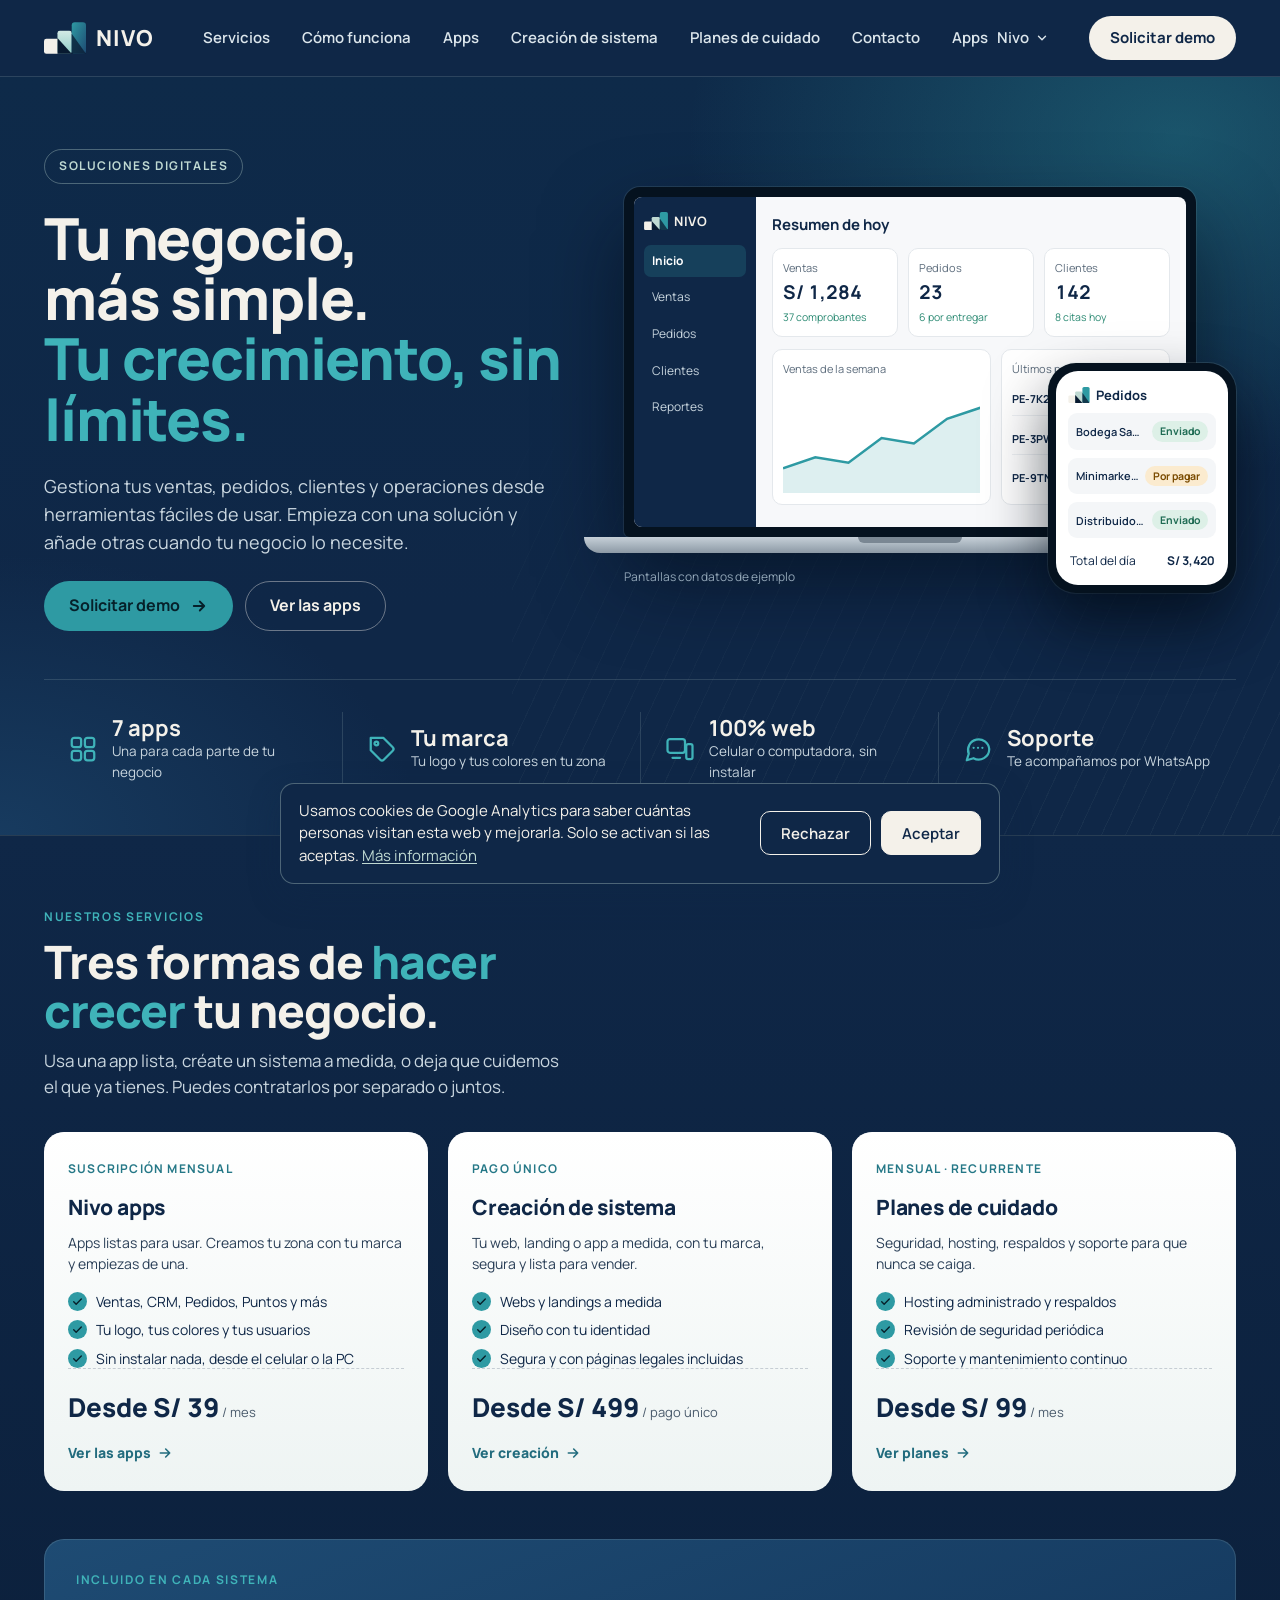
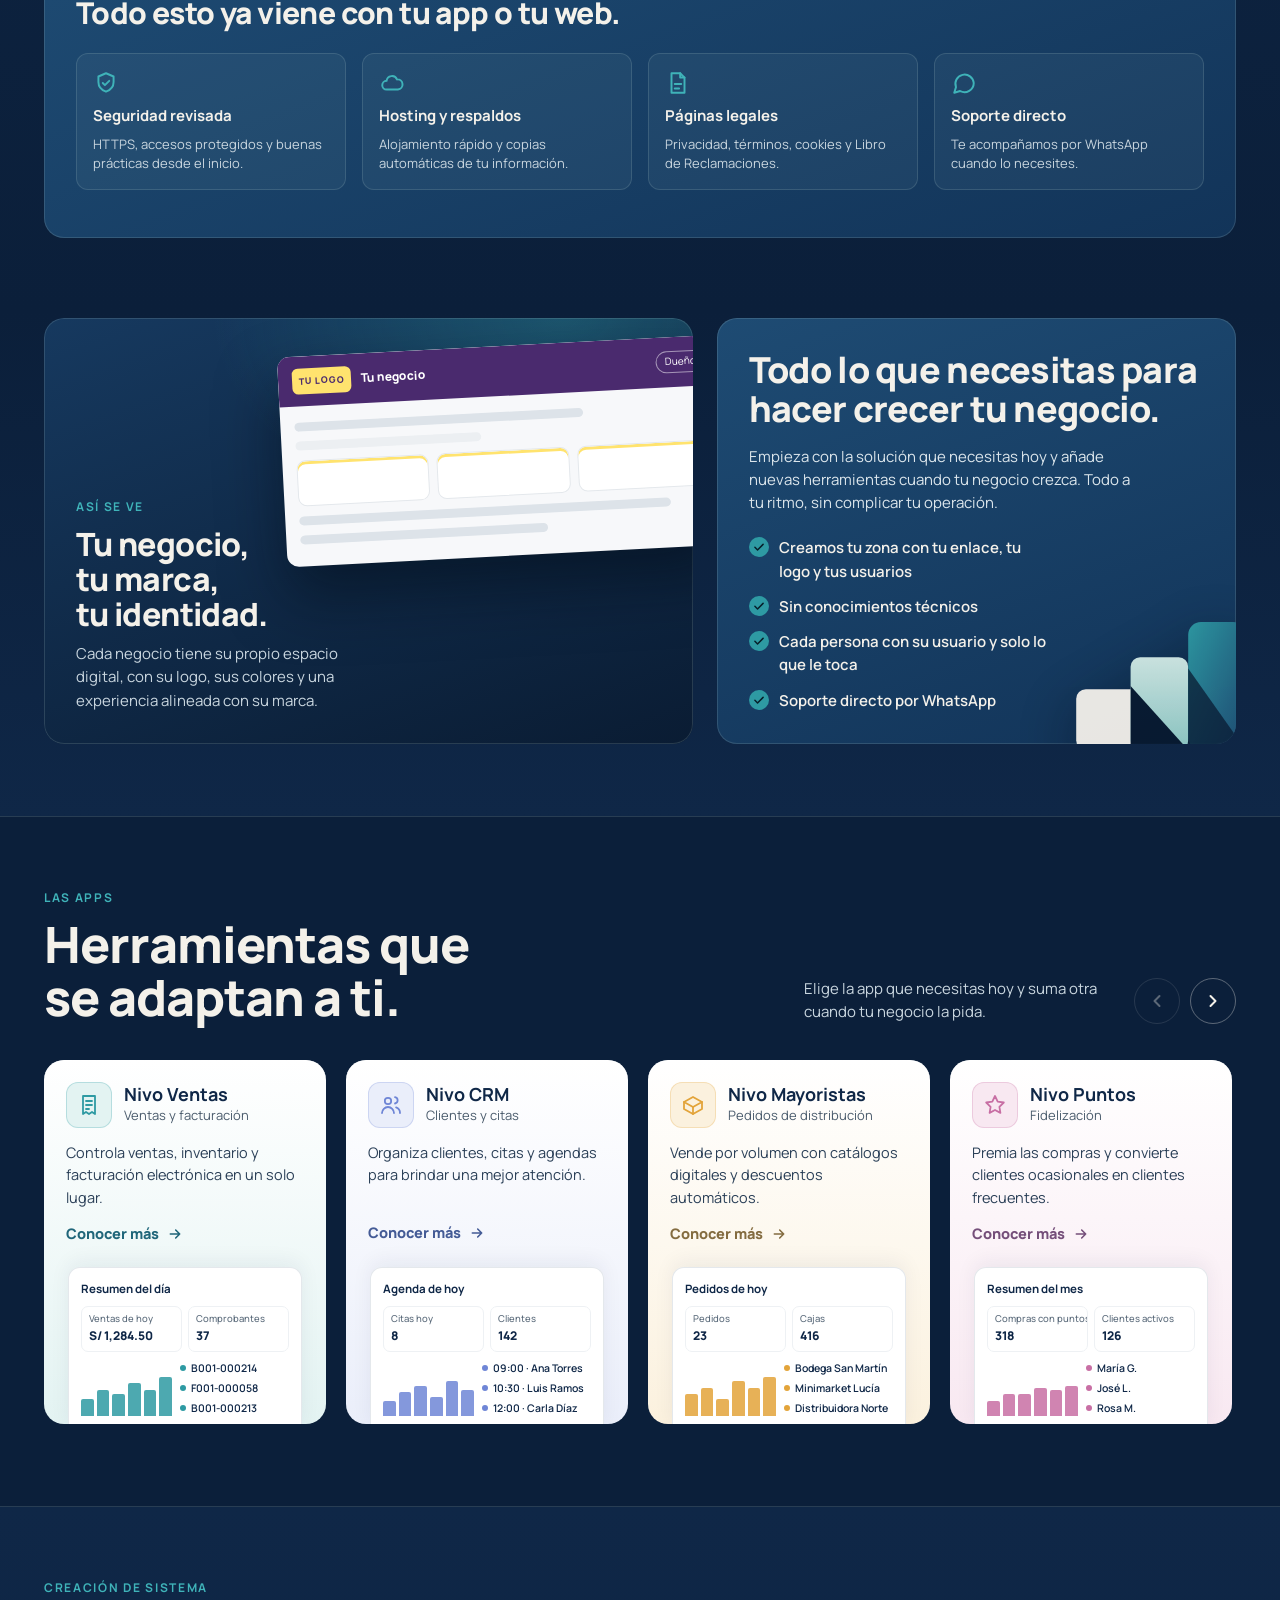
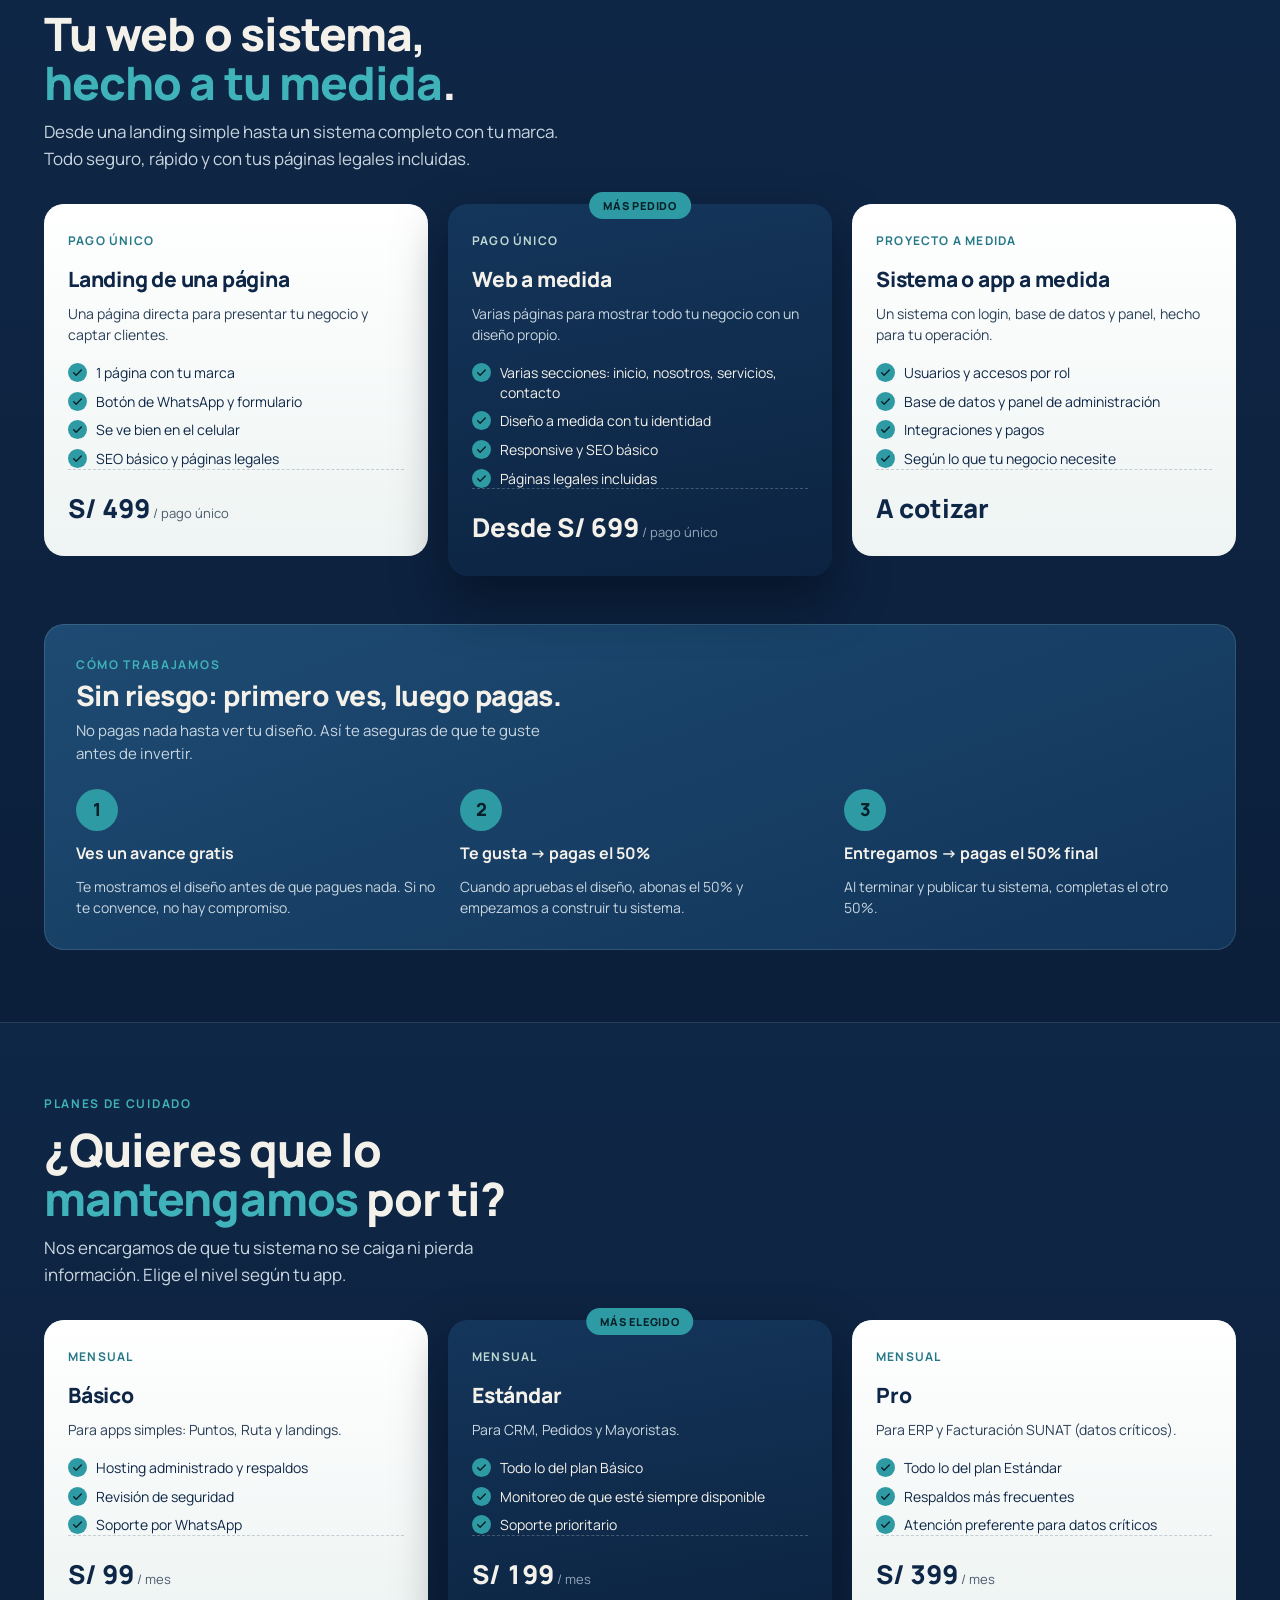
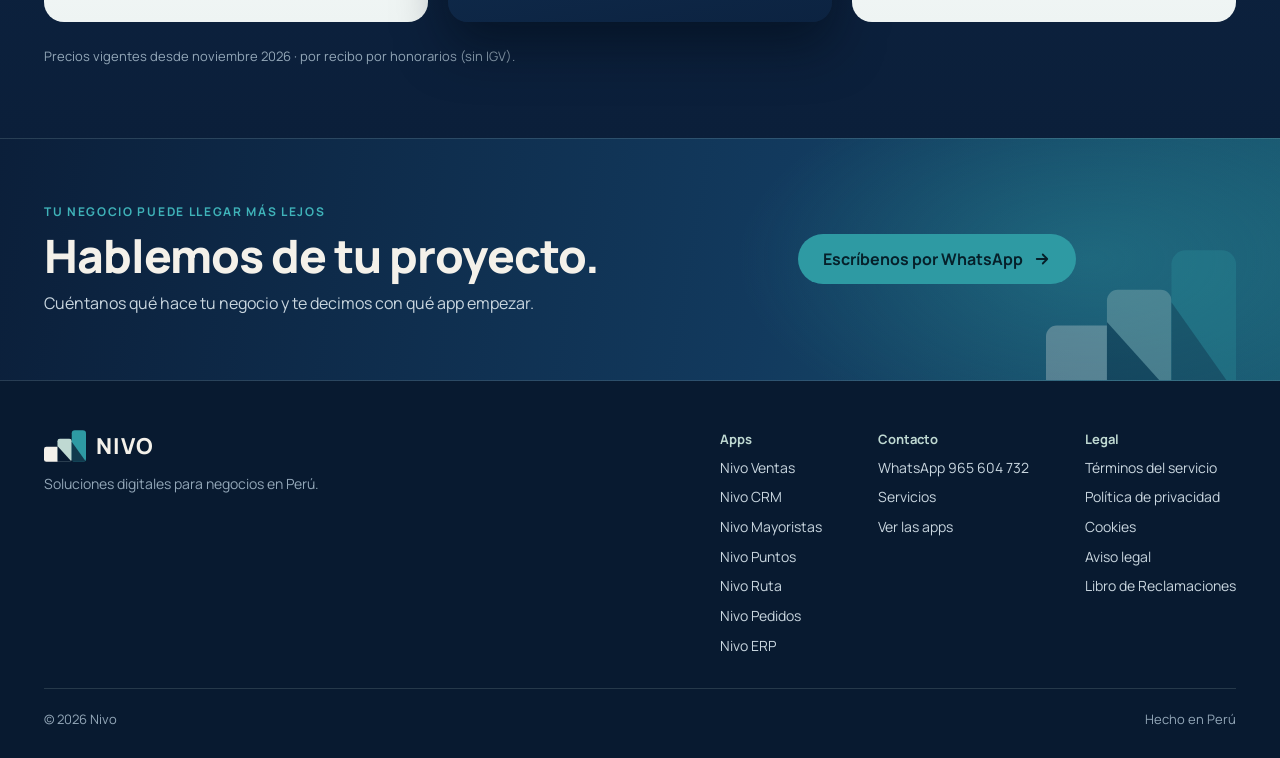
==== commit cfb57e77: "Agregar proceso de pago (avance gratis, 50% y 50%) en Creacion de sistema Co-Authored-By: Claude Opu" ====
--- a/index.html
+++ b/index.html
@@ -222,6 +222,17 @@
       <div class="sv-precio"><span class="sv-monto num">A cotizar</span></div>
     </article>
   </div>
+
+  <div class="sv-proceso">
+    <span class="eti">Cómo trabajamos</span>
+    <h3>Sin riesgo: primero ves, luego pagas.</h3>
+    <p>No pagas nada hasta ver tu diseño. Así te aseguras de que te guste antes de invertir.</p>
+    <ol class="sv-pasos">
+      <li><span class="sv-paso-n">1</span><b>Ves un avance gratis</b><small>Te mostramos el diseño antes de que pagues nada. Si no te convence, no hay compromiso.</small></li>
+      <li><span class="sv-paso-n">2</span><b>Te gusta → pagas el 50%</b><small>Cuando apruebas el diseño, abonas el 50% y empezamos a construir tu sistema.</small></li>
+      <li><span class="sv-paso-n">3</span><b>Entregamos → pagas el 50% final</b><small>Al terminar y publicar tu sistema, completas el otro 50%.</small></li>
+    </ol>
+  </div>
 </div></section>
 <section class="servicios" id="planes-cuidado" aria-labelledby="t-cuid"><div class="caja">
   <div class="sv-cab">
--- a/hub.css
+++ b/hub.css
@@ -343,3 +343,14 @@
 .sv-vermas svg{width:16px;height:16px;transition:transform var(--rapido) var(--sale)}
 .sv-vermas:hover svg{transform:translateX(3px)}
 .servicios + .servicios{border-top:1px solid var(--linea)}
+
+/* creacion · proceso de pago en 3 pasos */
+.sv-proceso{margin-top:var(--s7);border-radius:var(--r-lg);padding:var(--s6);background:linear-gradient(160deg,var(--azul),#123459);box-shadow:inset 0 0 0 1px var(--linea)}
+.sv-proceso h3{margin-top:6px;font-size:clamp(20px,2.2vw,28px);line-height:1.1}
+.sv-proceso > p{margin-top:8px;color:var(--claro);font-size:15px;max-width:52ch}
+.sv-pasos{list-style:none;margin:var(--s5) 0 0;padding:0;display:grid;grid-template-columns:repeat(3,minmax(0,1fr));gap:var(--s5)}
+.sv-pasos li{display:flex;flex-direction:column;gap:10px}
+.sv-paso-n{width:42px;height:42px;border-radius:50%;display:grid;place-items:center;background:var(--teal);color:#06202A;font-weight:800;font-size:18px}
+.sv-pasos b{font-size:16px}
+.sv-pasos small{font-size:14px;color:var(--claro);line-height:1.5}
+@media (max-width:760px){.sv-pasos{grid-template-columns:minmax(0,1fr)}}
